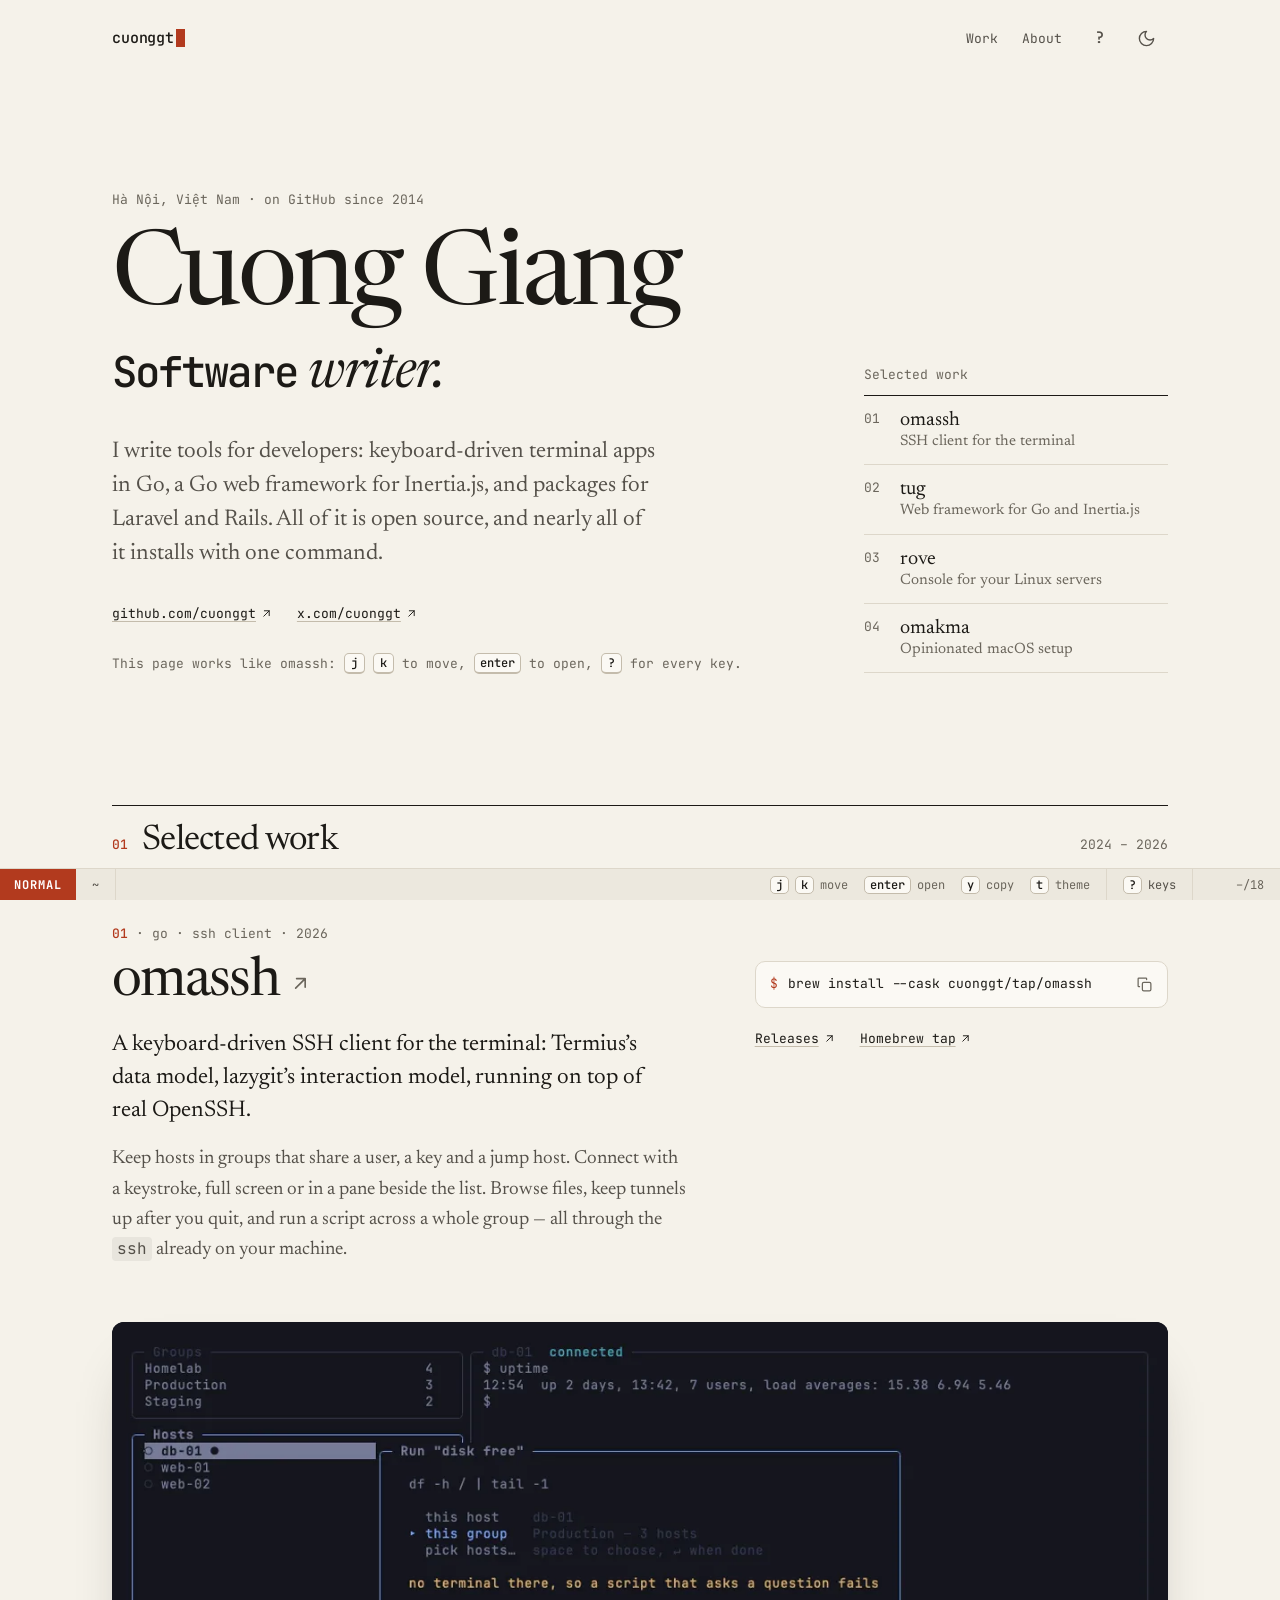
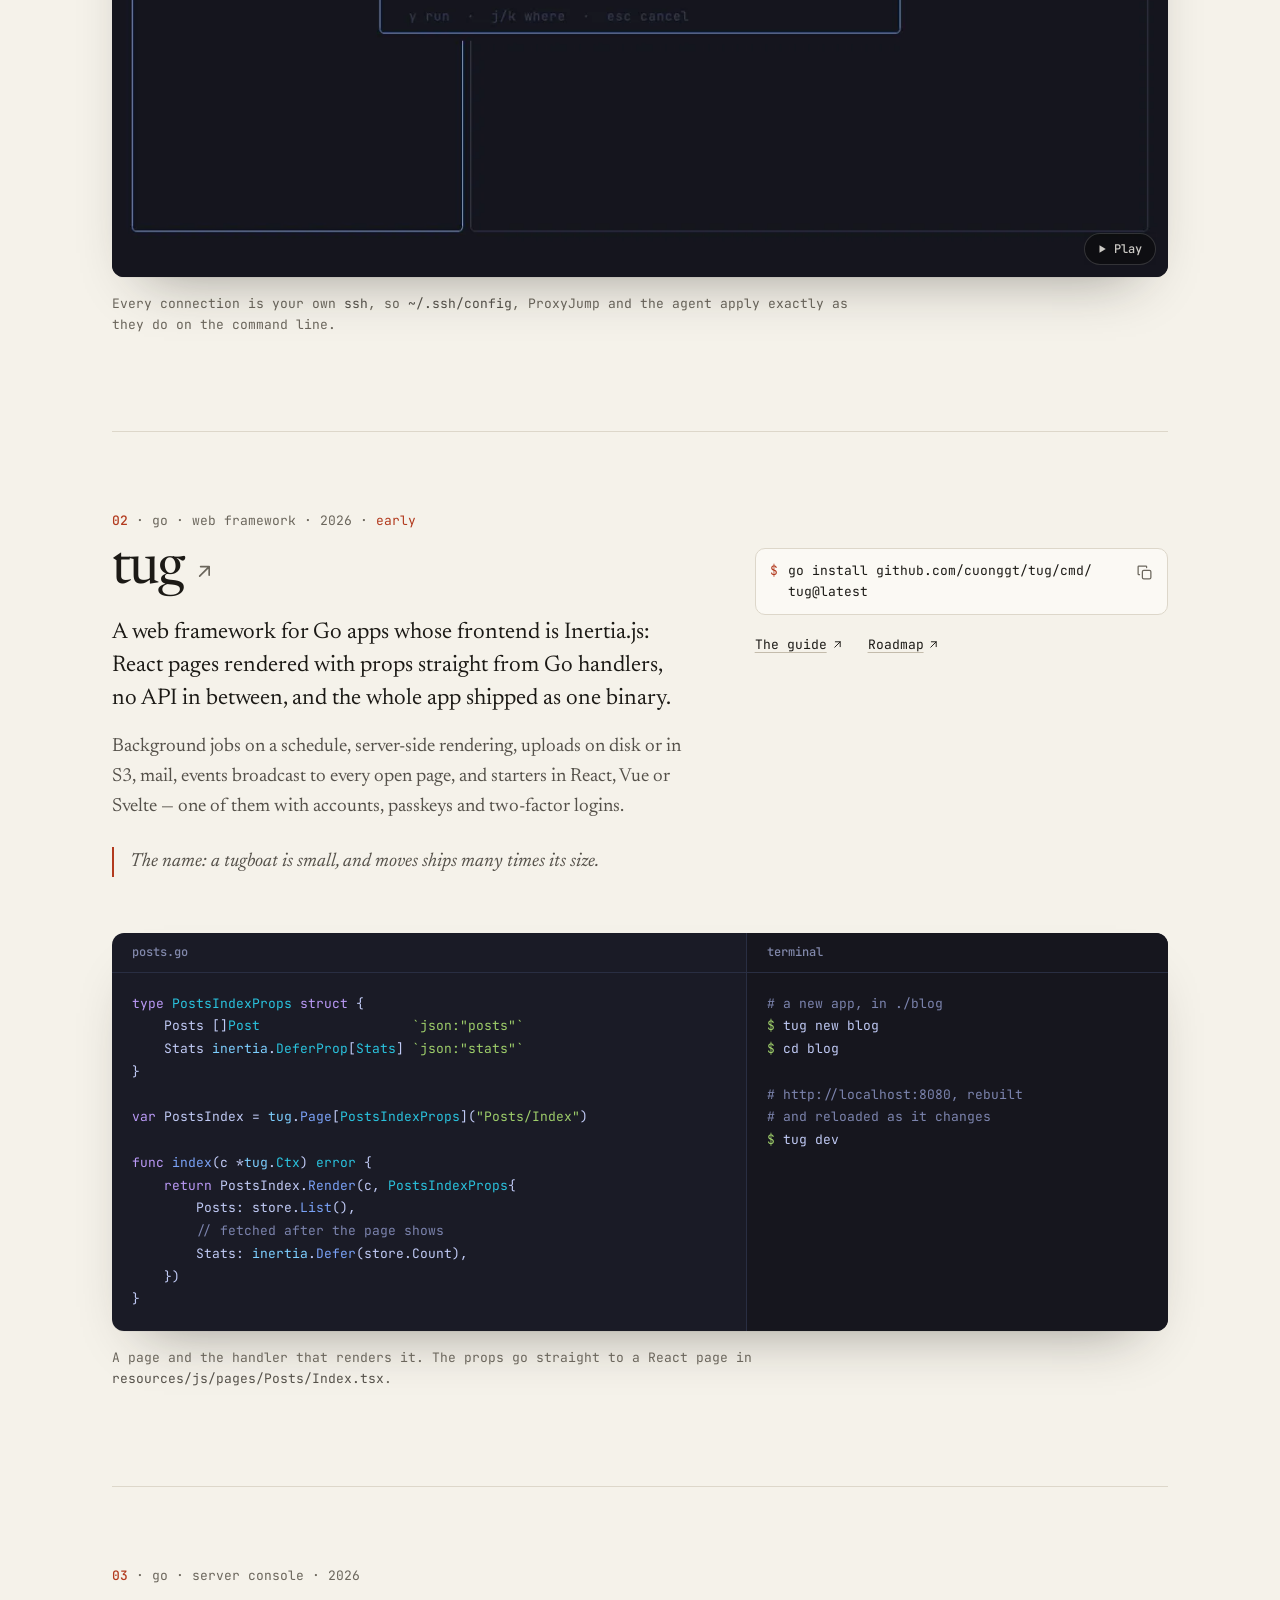
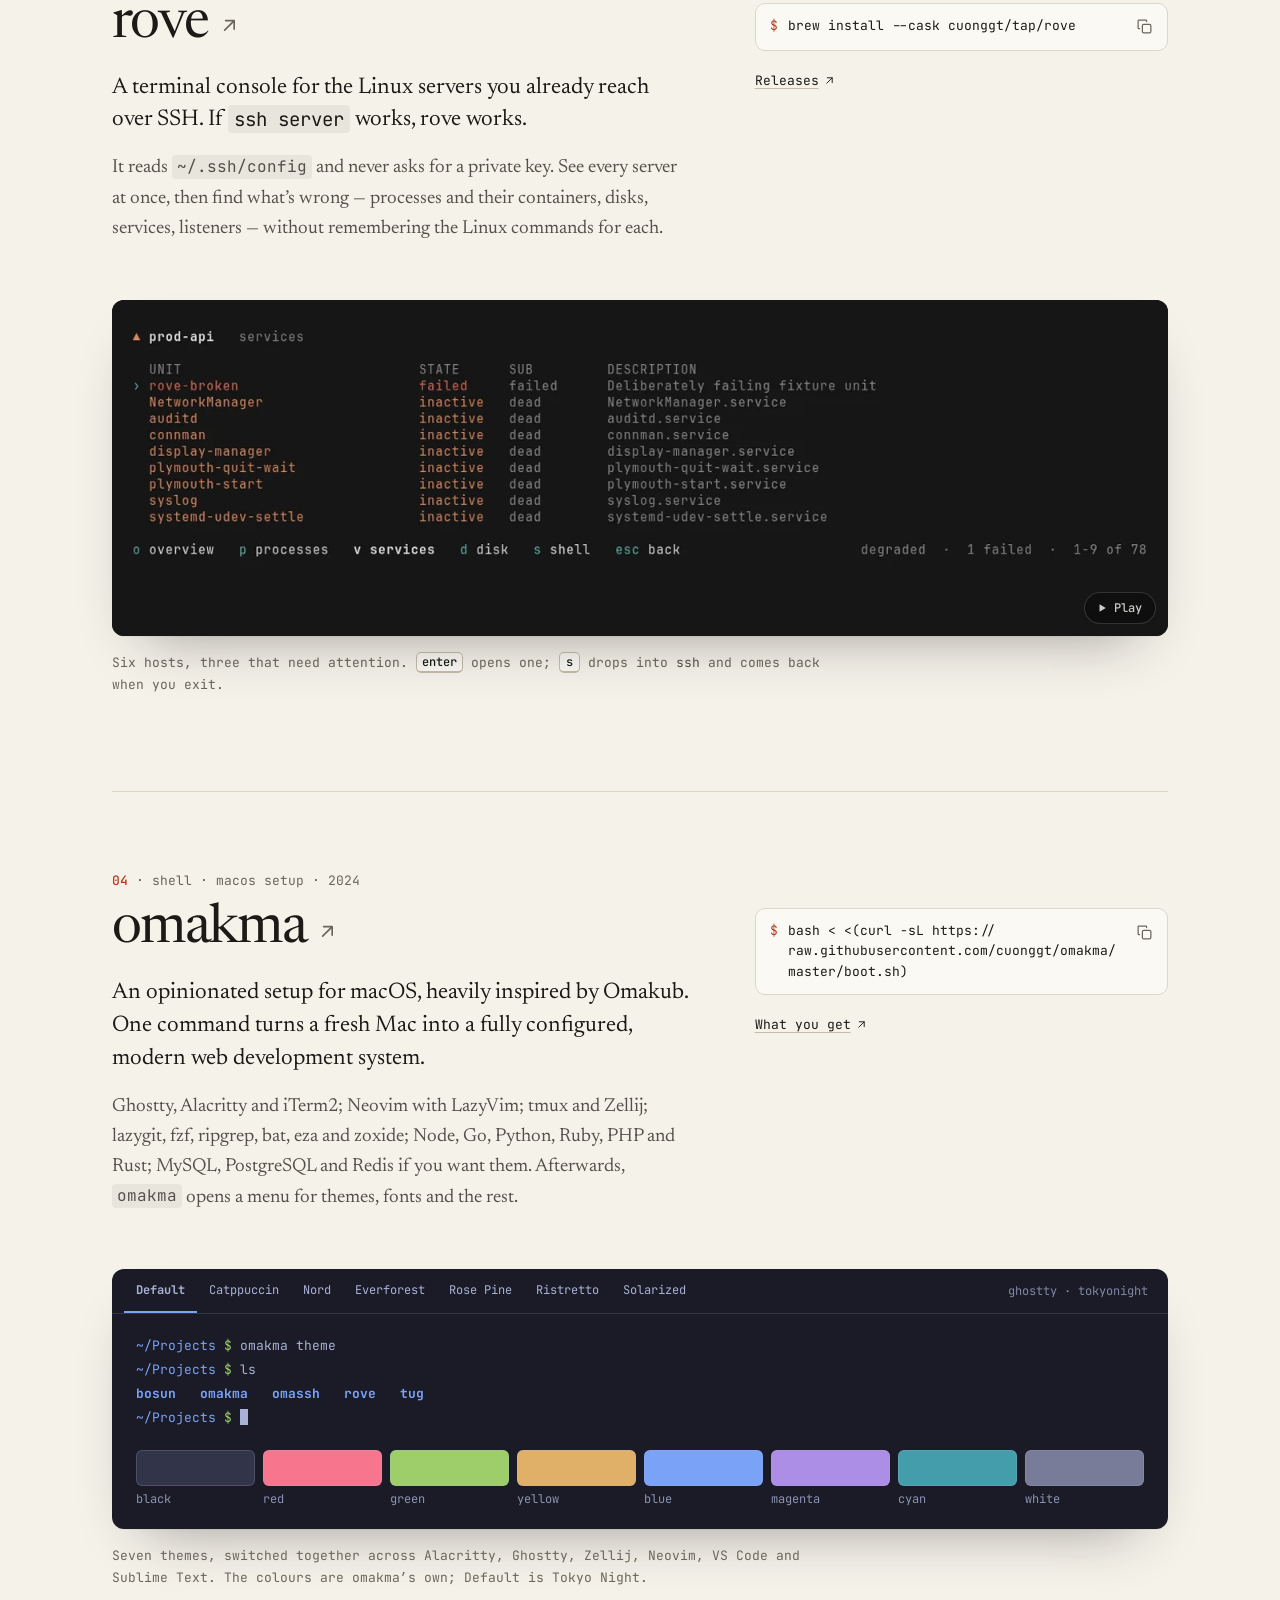
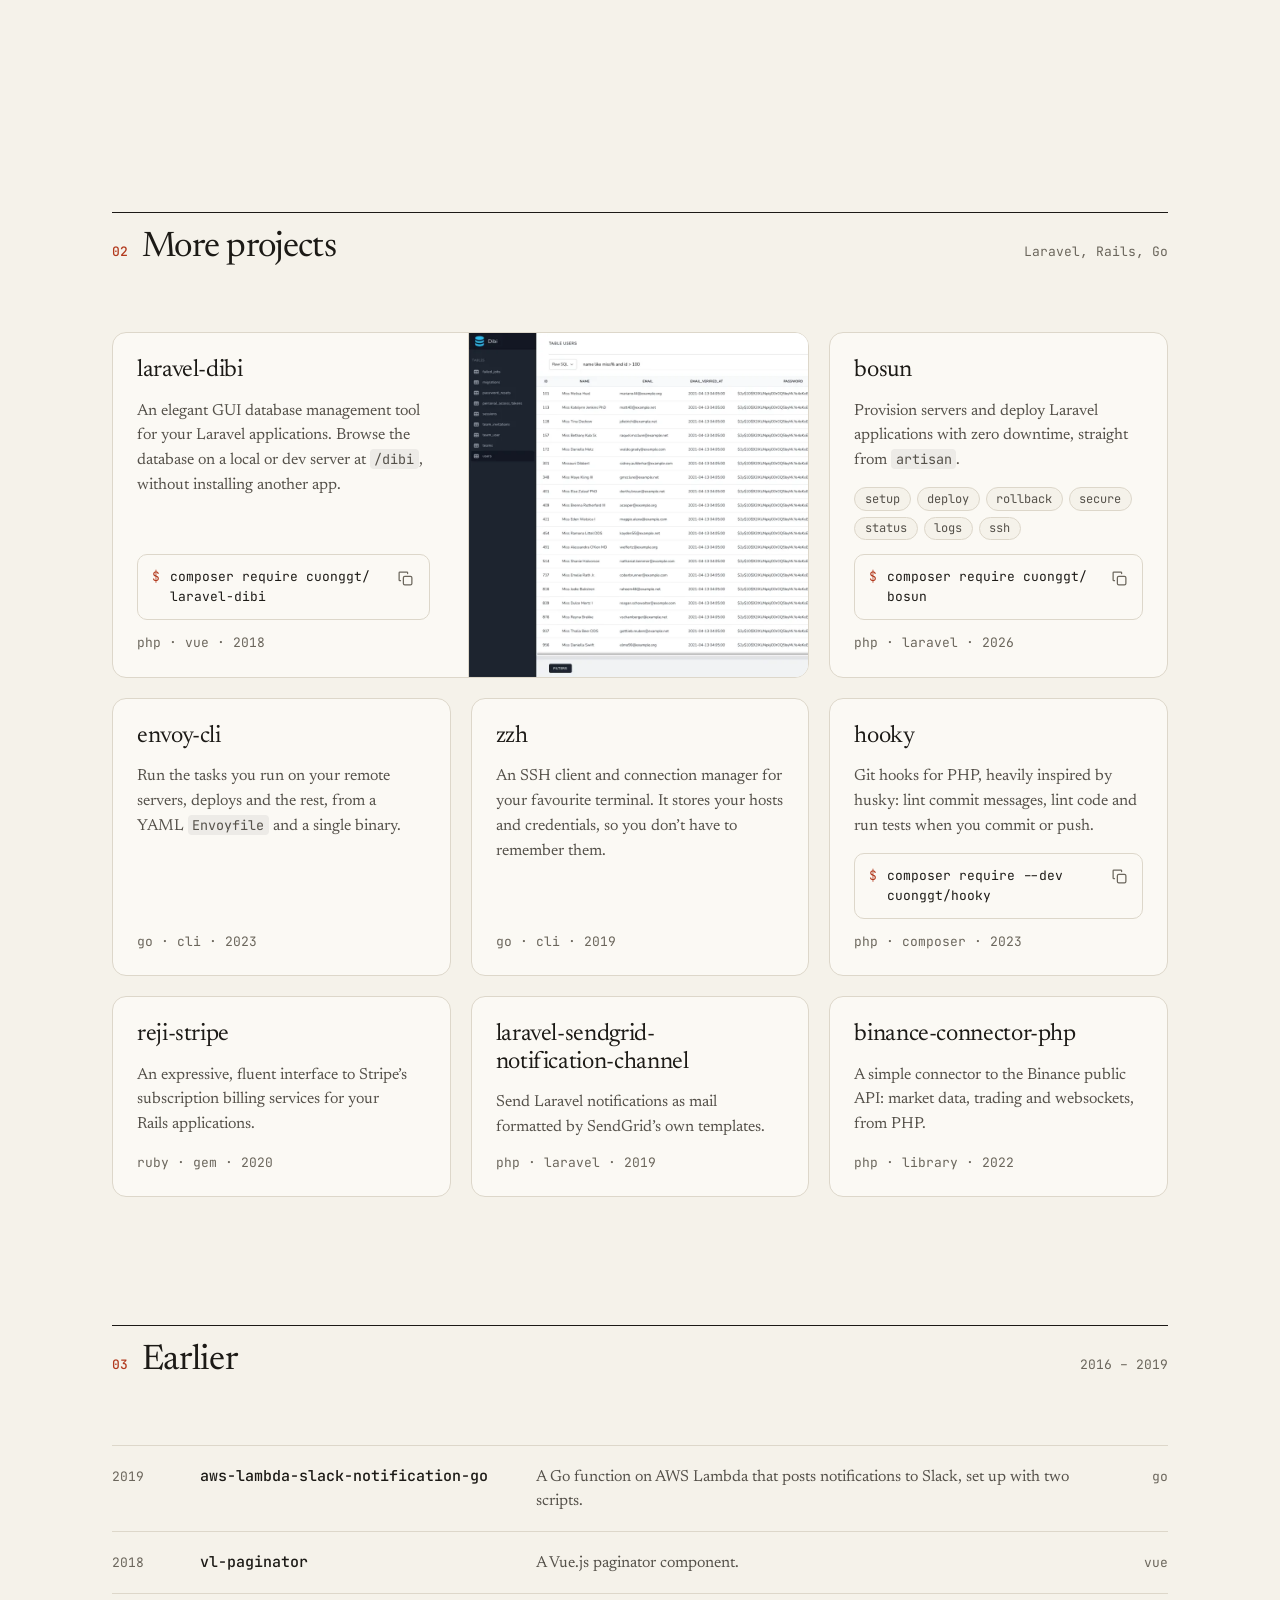
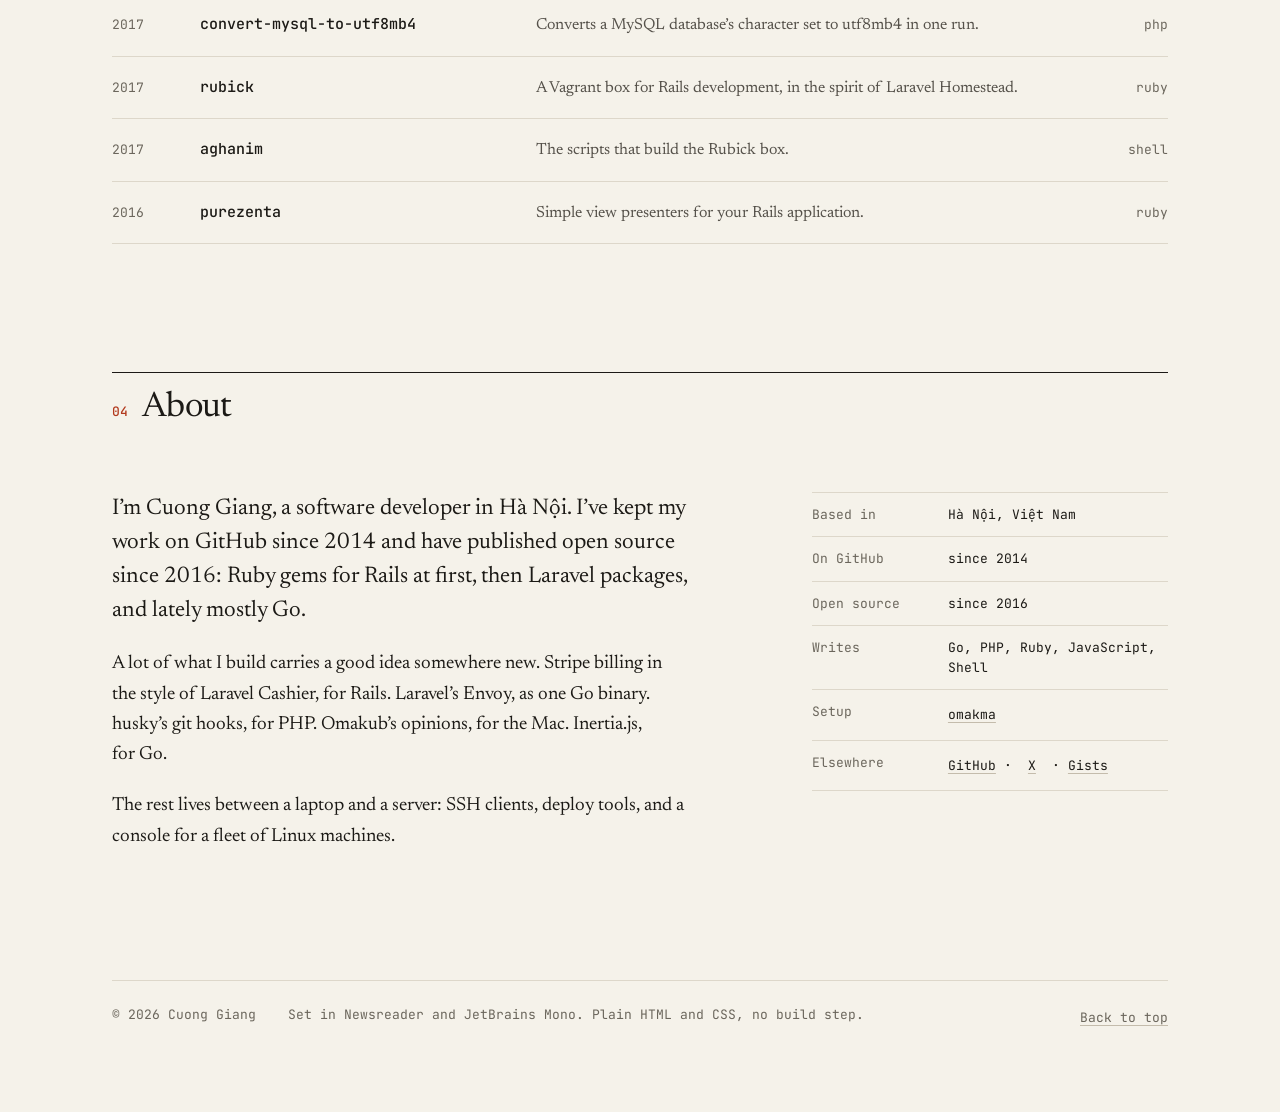
==== index.html @ 7bf19291 "first" ====
<!doctype html>
<html lang="en">
<head>
  <meta charset="utf-8">
  <meta name="viewport" content="width=device-width, initial-scale=1">
  <title>Cuong Giang — software writer</title>
  <meta name="description" content="Cuong Giang, a software writer in Hà Nội, makes keyboard-driven terminal tools in Go, a Go web framework for Inertia.js, and packages for Laravel and Rails.">
  <link rel="canonical" href="https://thaicuong.me/">
  <meta name="author" content="Cuong Giang">
  <meta name="color-scheme" content="light dark">
  <meta name="theme-color" content="#F5F2EA" media="(prefers-color-scheme: light)">
  <meta name="theme-color" content="#131210" media="(prefers-color-scheme: dark)">

  <meta property="og:type" content="website">
  <meta property="og:url" content="https://thaicuong.me/">
  <meta property="og:title" content="Cuong Giang — software writer">
  <meta property="og:description" content="Keyboard-driven terminal tools in Go, a Go web framework for Inertia.js, and packages for Laravel and Rails.">
  <meta property="og:image" content="https://thaicuong.me/assets/og.png">
  <meta property="og:image:width" content="1200">
  <meta property="og:image:height" content="630">
  <meta name="twitter:card" content="summary_large_image">
  <meta name="twitter:site" content="@cuonggt">

  <link rel="icon" href="assets/favicon.svg" type="image/svg+xml">
  <link rel="apple-touch-icon" href="assets/apple-touch-icon.png">

  <link rel="preconnect" href="https://fonts.googleapis.com">
  <link rel="preconnect" href="https://fonts.gstatic.com" crossorigin>
  <link rel="stylesheet" href="https://fonts.googleapis.com/css2?family=JetBrains+Mono:wght@400..700&family=Newsreader:ital,opsz,wght@0,6..72,300..700;1,6..72,300..700&display=swap">
  <link rel="stylesheet" href="assets/site.css">

  <script>
    try {
      var theme = localStorage.getItem("theme");
      if (theme === "light" || theme === "dark") document.documentElement.dataset.theme = theme;
      if (localStorage.getItem("shortcuts") === "off") document.documentElement.classList.add("shortcuts-off");
    } catch (e) {}
    document.documentElement.classList.add("js");
  </script>
  <script src="assets/site.js" defer></script>

  <script type="application/ld+json">
  {
    "@context": "https://schema.org",
    "@type": "Person",
    "name": "Cuong Giang",
    "url": "https://thaicuong.me/",
    "description": "Software writer",
    "homeLocation": { "@type": "Place", "name": "Hà Nội, Việt Nam" },
    "sameAs": ["https://github.com/cuonggt", "https://x.com/cuonggt"]
  }
  </script>
</head>
<body>
  <svg class="sprite" aria-hidden="true" focusable="false">
    <symbol id="i-out" viewBox="0 0 24 24"><path d="M7 17 17 7M8 7h9v9"/></symbol>
    <symbol id="i-copy" viewBox="0 0 24 24"><rect x="9" y="9" width="12" height="12" rx="2"/><path d="M5 15H4a1 1 0 0 1-1-1V4a1 1 0 0 1 1-1h10a1 1 0 0 1 1 1v1"/></symbol>
    <symbol id="i-check" viewBox="0 0 24 24"><path d="M20 6 9 17l-5-5"/></symbol>
    <symbol id="i-sun" viewBox="0 0 24 24"><circle cx="12" cy="12" r="4"/><path d="M12 2v2M12 20v2M4.93 4.93l1.41 1.41M17.66 17.66l1.41 1.41M2 12h2M20 12h2M6.34 17.66l-1.41 1.41M19.07 4.93l-1.41 1.41"/></symbol>
    <symbol id="i-moon" viewBox="0 0 24 24"><path d="M12 3a6 6 0 0 0 9 9 9 9 0 1 1-9-9Z"/></symbol>
    <symbol id="i-play" viewBox="0 0 24 24"><path d="M7 4.5v15l12.5-7.5z"/></symbol>
    <symbol id="i-pause" viewBox="0 0 24 24"><path d="M8.5 5v14M15.5 5v14"/></symbol>
  </svg>

  <a class="skip" href="#main">Skip to content</a>

  <header class="site-header">
    <a class="brand" href="/" aria-label="Cuong Giang, home">cuonggt<span class="caret" aria-hidden="true"></span></a>
    <nav class="nav" aria-label="Primary">
      <ul>
        <li><a href="#work">Work</a></li>
        <li><a href="#about">About</a></li>
      </ul>
    </nav>
    <div class="tools">
      <button class="icon-btn" id="keys-btn" type="button" aria-haspopup="dialog" aria-controls="keys" aria-label="Keyboard shortcuts"><span class="qmark" aria-hidden="true">?</span></button>
      <button class="icon-btn" id="theme-btn" type="button" aria-label="Switch theme">
        <svg class="icon i-moon" aria-hidden="true"><use href="#i-moon"/></svg>
        <svg class="icon i-sun" aria-hidden="true"><use href="#i-sun"/></svg>
      </button>
    </div>
  </header>

  <main id="main">
    <section class="hero" aria-labelledby="hero-title" data-path="">
      <div class="hero-main">
        <p class="eyebrow"><span lang="vi">Hà Nội, Việt Nam</span> · on GitHub since 2014</p>
        <h1 id="hero-title">Cuong Giang</h1>
        <p class="tagline"><span class="mono">Software</span> <em>writer.</em></p>
        <p class="lede">I write tools for developers: keyboard-driven terminal apps in Go, a Go web framework for Inertia.js, and packages for Laravel and Rails. All of it is open source, and nearly all of it installs with one command.</p>
        <ul class="hero-links">
          <li><a href="https://github.com/cuonggt" rel="me">github.com/cuonggt<svg class="icon" aria-hidden="true"><use href="#i-out"/></svg></a></li>
          <li><a href="https://x.com/cuonggt" rel="me">x.com/cuonggt<svg class="icon" aria-hidden="true"><use href="#i-out"/></svg></a></li>
        </ul>
        <p class="kbd-hint">This page works like omassh: <kbd>j</kbd> <kbd>k</kbd> to move, <kbd>enter</kbd> to open, <kbd>?</kbd> for every key.</p>
      </div>

      <nav class="toc" aria-label="Selected work">
        <p class="toc-title">Selected work</p>
        <ol>
          <li><a href="#omassh"><span class="toc-num">01</span><span class="toc-name">omassh</span><span class="toc-desc">SSH client for the terminal</span></a></li>
          <li><a href="#tug"><span class="toc-num">02</span><span class="toc-name">tug</span><span class="toc-desc">Web framework for Go and Inertia.js</span></a></li>
          <li><a href="#rove"><span class="toc-num">03</span><span class="toc-name">rove</span><span class="toc-desc">Console for your Linux servers</span></a></li>
          <li><a href="#omakma"><span class="toc-num">04</span><span class="toc-name">omakma</span><span class="toc-desc">Opinionated macOS setup</span></a></li>
        </ol>
      </nav>
    </section>

    <!-- 01 · Selected work -->
    <section class="section" id="work" aria-labelledby="work-title" data-path="work">
      <header class="section-head">
        <span class="section-num" aria-hidden="true">01</span>
        <h2 id="work-title">Selected work</h2>
        <p class="section-note">2024 – 2026</p>
      </header>

      <article class="project" id="omassh" data-nav="omassh" tabindex="-1" aria-labelledby="omassh-title">
        <div class="project-head">
          <div class="project-text">
            <p class="meta"><span class="idx">01</span><span>go</span><span>ssh client</span><span>2026</span></p>
            <h3 class="project-name" id="omassh-title"><a href="https://github.com/cuonggt/omassh" data-primary>omassh<span class="visually-hidden"> on GitHub</span><svg class="icon" aria-hidden="true"><use href="#i-out"/></svg></a></h3>
            <p class="summary">A keyboard-driven SSH client for the terminal: Termius’s data model, lazygit’s interaction model, running on top of real OpenSSH.</p>
            <p class="body">Keep hosts in groups that share a user, a key and a jump host. Connect with a keystroke, full screen or in a pane beside the list. Browse files, keep tunnels up after you quit, and run a script across a whole group — all through the <code>ssh</code> already on your machine.</p>
          </div>
          <div class="project-side">
            <div class="cmd"><span class="cmd-prompt" aria-hidden="true">$</span><code>brew install <span class="nb">--cask</span> cuonggt/<wbr>tap/<wbr>omassh</code><button class="copy" type="button" data-copy="brew install --cask cuonggt/tap/omassh" aria-label="Copy install command for omassh"><svg class="icon i-copy" aria-hidden="true"><use href="#i-copy"/></svg><svg class="icon i-check" aria-hidden="true"><use href="#i-check"/></svg></button></div>
            <ul class="links">
              <li><a href="https://github.com/cuonggt/omassh/releases">Releases<svg class="icon" aria-hidden="true"><use href="#i-out"/></svg></a></li>
              <li><a href="https://github.com/cuonggt/homebrew-tap">Homebrew tap<svg class="icon" aria-hidden="true"><use href="#i-out"/></svg></a></li>
            </ul>
          </div>
        </div>
        <figure class="media" data-demo>
          <div class="frame" style="--media-bg: #14161e; --ratio: 1180 / 620">
            <video width="1180" height="620" muted loop playsinline preload="none" poster="assets/media/omassh.webp" aria-label="omassh demo: editing a host, connecting in the pane beside the list, and running a snippet across a group">
              <source src="assets/media/omassh.mp4" type="video/mp4">
            </video>
            <button class="demo-toggle" type="button" aria-label="Play demo"><svg class="icon i-play" aria-hidden="true"><use href="#i-play"/></svg><svg class="icon i-pause" aria-hidden="true"><use href="#i-pause"/></svg><span class="demo-label" aria-hidden="true">Play</span></button>
          </div>
          <figcaption>Every connection is your own <code>ssh</code>, so <code>~/.ssh/config</code>, ProxyJump and the agent apply exactly as they do on the command line.</figcaption>
        </figure>
      </article>

      <article class="project" id="tug" data-nav="tug" tabindex="-1" aria-labelledby="tug-title">
        <div class="project-head">
          <div class="project-text">
            <p class="meta"><span class="idx">02</span><span>go</span><span>web framework</span><span>2026</span><span class="status">early</span></p>
            <h3 class="project-name" id="tug-title"><a href="https://github.com/cuonggt/tug" data-primary>tug<span class="visually-hidden"> on GitHub</span><svg class="icon" aria-hidden="true"><use href="#i-out"/></svg></a></h3>
            <p class="summary">A web framework for Go apps whose frontend is Inertia.js: React pages rendered with props straight from Go handlers, no API in between, and the whole app shipped as one binary.</p>
            <p class="body">Background jobs on a schedule, server-side rendering, uploads on disk or in S3, mail, events broadcast to every open page, and starters in React, Vue or Svelte — one of them with accounts, passkeys and two-factor logins.</p>
            <p class="quote">The name: a tugboat is small, and moves ships many times its size.</p>
          </div>
          <div class="project-side">
            <div class="cmd"><span class="cmd-prompt" aria-hidden="true">$</span><code>go install github.com/<wbr>cuonggt/<wbr>tug/<wbr>cmd/<wbr>tug@latest</code><button class="copy" type="button" data-copy="go install github.com/cuonggt/tug/cmd/tug@latest" aria-label="Copy install command for tug"><svg class="icon i-copy" aria-hidden="true"><use href="#i-copy"/></svg><svg class="icon i-check" aria-hidden="true"><use href="#i-check"/></svg></button></div>
            <ul class="links">
              <li><a href="https://github.com/cuonggt/tug/blob/main/docs/README.md">The guide<svg class="icon" aria-hidden="true"><use href="#i-out"/></svg></a></li>
              <li><a href="https://github.com/cuonggt/tug/blob/main/docs/roadmap.md">Roadmap<svg class="icon" aria-hidden="true"><use href="#i-out"/></svg></a></li>
            </ul>
          </div>
        </div>
        <figure class="media">
          <div class="code-window">
            <div class="pane">
              <p class="pane-title">posts.go</p>
<pre tabindex="0" aria-label="Go code for a tug page and its handler"><code><span class="k">type</span> <span class="t">PostsIndexProps</span> <span class="k">struct</span> {
    Posts []<span class="t">Post</span>                   <span class="s">`json:"posts"`</span>
    Stats <span class="n">inertia</span>.<span class="t">DeferProp</span>[<span class="t">Stats</span>] <span class="s">`json:"stats"`</span>
}

<span class="k">var</span> PostsIndex = <span class="n">tug</span>.<span class="f">Page</span>[<span class="t">PostsIndexProps</span>](<span class="s">"Posts/Index"</span>)

<span class="k">func</span> <span class="f">index</span>(c *<span class="n">tug</span>.<span class="t">Ctx</span>) <span class="t">error</span> {
    <span class="k">return</span> PostsIndex.<span class="f">Render</span>(c, <span class="t">PostsIndexProps</span>{
        Posts: store.<span class="f">List</span>(),
        <span class="c">// fetched after the page shows</span>
        Stats: <span class="n">inertia</span>.<span class="f">Defer</span>(store.Count),
    })
}</code></pre>
            </div>
            <div class="pane pane--term">
              <p class="pane-title">terminal</p>
<pre tabindex="0" aria-label="Shell commands to start a tug app"><code><span class="c"># a new app, in ./blog</span>
<span class="pr">$</span> tug new blog
<span class="pr">$</span> cd blog

<span class="c"># http://localhost:8080, rebuilt</span>
<span class="c"># and reloaded as it changes</span>
<span class="pr">$</span> tug dev</code></pre>
            </div>
          </div>
          <figcaption>A page and the handler that renders it. The props go straight to a React page in <code>resources/js/pages/Posts/Index.tsx</code>.</figcaption>
        </figure>
      </article>

      <article class="project" id="rove" data-nav="rove" tabindex="-1" aria-labelledby="rove-title">
        <div class="project-head">
          <div class="project-text">
            <p class="meta"><span class="idx">03</span><span>go</span><span>server console</span><span>2026</span></p>
            <h3 class="project-name" id="rove-title"><a href="https://github.com/cuonggt/rove" data-primary>rove<span class="visually-hidden"> on GitHub</span><svg class="icon" aria-hidden="true"><use href="#i-out"/></svg></a></h3>
            <p class="summary">A terminal console for the Linux servers you already reach over SSH. If <code>ssh server</code> works, rove works.</p>
            <p class="body">It reads <code>~/.ssh/config</code> and never asks for a private key. See every server at once, then find what’s wrong — processes and their containers, disks, services, listeners — without remembering the Linux commands for each.</p>
          </div>
          <div class="project-side">
            <div class="cmd"><span class="cmd-prompt" aria-hidden="true">$</span><code>brew install <span class="nb">--cask</span> cuonggt/<wbr>tap/<wbr>rove</code><button class="copy" type="button" data-copy="brew install --cask cuonggt/tap/rove" aria-label="Copy install command for rove"><svg class="icon i-copy" aria-hidden="true"><use href="#i-copy"/></svg><svg class="icon i-check" aria-hidden="true"><use href="#i-check"/></svg></button></div>
            <ul class="links">
              <li><a href="https://github.com/cuonggt/rove/releases">Releases<svg class="icon" aria-hidden="true"><use href="#i-out"/></svg></a></li>
            </ul>
          </div>
        </div>
        <figure class="media" data-demo>
          <div class="frame" style="--media-bg: #161616; --ratio: 1320 / 420">
            <video width="1320" height="420" muted loop playsinline preload="none" poster="assets/media/rove.webp" aria-label="rove demo: a fleet of six hosts, then one host's overview, processes, services and disk">
              <source src="assets/media/rove.mp4" type="video/mp4">
            </video>
            <button class="demo-toggle" type="button" aria-label="Play demo"><svg class="icon i-play" aria-hidden="true"><use href="#i-play"/></svg><svg class="icon i-pause" aria-hidden="true"><use href="#i-pause"/></svg><span class="demo-label" aria-hidden="true">Play</span></button>
          </div>
          <figcaption>Six hosts, three that need attention. <kbd>enter</kbd> opens one; <kbd>s</kbd> drops into <code>ssh</code> and comes back when you exit.</figcaption>
        </figure>
      </article>

      <article class="project" id="omakma" data-nav="omakma" tabindex="-1" aria-labelledby="omakma-title">
        <div class="project-head">
          <div class="project-text">
            <p class="meta"><span class="idx">04</span><span>shell</span><span>macos setup</span><span>2024</span></p>
            <h3 class="project-name" id="omakma-title"><a href="https://github.com/cuonggt/omakma" data-primary>omakma<span class="visually-hidden"> on GitHub</span><svg class="icon" aria-hidden="true"><use href="#i-out"/></svg></a></h3>
            <p class="summary">An opinionated setup for macOS, heavily inspired by Omakub. One command turns a fresh Mac into a fully configured, modern web development system.</p>
            <p class="body">Ghostty, Alacritty and iTerm2; Neovim with LazyVim; tmux and Zellij; lazygit, fzf, ripgrep, bat, eza and zoxide; Node, Go, Python, Ruby, PHP and Rust; MySQL, PostgreSQL and Redis if you want them. Afterwards, <code>omakma</code> opens a menu for themes, fonts and the rest.</p>
          </div>
          <div class="project-side">
            <div class="cmd"><span class="cmd-prompt" aria-hidden="true">$</span><code><span class="nb">bash &lt; &lt;(curl -sL</span> https://<wbr>raw.githubusercontent.com/<wbr>cuonggt/<wbr>omakma/<wbr>master/<wbr>boot.sh)</code><button class="copy" type="button" data-copy="bash &lt; &lt;(curl -sL https://raw.githubusercontent.com/cuonggt/omakma/master/boot.sh)" aria-label="Copy install command for omakma"><svg class="icon i-copy" aria-hidden="true"><use href="#i-copy"/></svg><svg class="icon i-check" aria-hidden="true"><use href="#i-check"/></svg></button></div>
            <ul class="links">
              <li><a href="https://github.com/cuonggt/omakma#what-you-get">What you get<svg class="icon" aria-hidden="true"><use href="#i-out"/></svg></a></li>
            </ul>
          </div>
        </div>
        <figure class="media">
          <div class="term">
            <div class="term-bar">
              <fieldset class="term-tabs">
                <legend class="visually-hidden">Preview an omakma theme</legend>
                <label><input type="radio" name="omakma-theme" value="default" checked><span>Default</span></label>
                <label><input type="radio" name="omakma-theme" value="catppuccin"><span>Catppuccin</span></label>
                <label><input type="radio" name="omakma-theme" value="nord"><span>Nord</span></label>
                <label><input type="radio" name="omakma-theme" value="everforest"><span>Everforest</span></label>
                <label><input type="radio" name="omakma-theme" value="rose-pine"><span>Rose Pine</span></label>
                <label><input type="radio" name="omakma-theme" value="ristretto"><span>Ristretto</span></label>
                <label><input type="radio" name="omakma-theme" value="solarized"><span>Solarized</span></label>
              </fieldset>
              <span class="term-title" aria-hidden="true"></span>
            </div>
            <div class="term-screen" aria-hidden="true">
<pre class="term-body"><span class="t-path">~/Projects</span> <span class="t-sym">$</span> omakma theme
<span class="t-path">~/Projects</span> <span class="t-sym">$</span> ls
<span class="t-dir">bosun</span>   <span class="t-dir">omakma</span>   <span class="t-dir">omassh</span>   <span class="t-dir">rove</span>   <span class="t-dir">tug</span>
<span class="t-path">~/Projects</span> <span class="t-sym">$</span> <span class="t-cursor"></span></pre>
              <ol class="term-palette">
                <li><i></i>black</li><li><i></i>red</li><li><i></i>green</li><li><i></i>yellow</li><li><i></i>blue</li><li><i></i>magenta</li><li><i></i>cyan</li><li><i></i>white</li>
              </ol>
            </div>
          </div>
          <figcaption>Seven themes, switched together across Alacritty, Ghostty, Zellij, Neovim, VS Code and Sublime Text. The colours are omakma’s own; Default is Tokyo Night.</figcaption>
        </figure>
      </article>
    </section>

    <!-- 02 · More projects -->
    <section class="section" id="more" aria-labelledby="more-title" data-path="more">
      <header class="section-head">
        <span class="section-num" aria-hidden="true">02</span>
        <h2 id="more-title">More projects</h2>
        <p class="section-note">Laravel, Rails, Go</p>
      </header>

      <div class="cards">
        <article class="card card--wide" data-nav="laravel-dibi" tabindex="-1" aria-labelledby="dibi-title">
          <div class="card-text">
            <h3 id="dibi-title"><a href="https://github.com/cuonggt/laravel-dibi" data-primary>laravel-dibi</a></h3>
            <p>An elegant GUI database management tool for your Laravel applications. Browse the database on a local or dev server at <code>/dibi</code>, without installing another app.</p>
            <div class="cmd"><span class="cmd-prompt" aria-hidden="true">$</span><code>composer require cuonggt/<wbr><span class="nb">laravel-dibi</span></code><button class="copy" type="button" data-copy="composer require cuonggt/laravel-dibi" aria-label="Copy install command for laravel-dibi"><svg class="icon i-copy" aria-hidden="true"><use href="#i-copy"/></svg><svg class="icon i-check" aria-hidden="true"><use href="#i-check"/></svg></button></div>
            <p class="meta"><span>php</span><span>vue</span><span>2018</span></p>
          </div>
          <div class="card-shot">
            <img src="assets/media/dibi.webp" width="1600" height="816" loading="lazy" decoding="async" alt="Dibi showing the rows of a users table, with a raw SQL filter above the grid and the list of tables on the left.">
          </div>
        </article>

        <article class="card" data-nav="bosun" tabindex="-1" aria-labelledby="bosun-title">
          <h3 id="bosun-title"><a href="https://github.com/cuonggt/bosun" data-primary>bosun</a></h3>
          <p>Provision servers and deploy Laravel applications with zero downtime, straight from <code>artisan</code>.</p>
          <ul class="chips" aria-label="Artisan commands">
            <li>setup</li><li>deploy</li><li>rollback</li><li>secure</li><li>status</li><li>logs</li><li>ssh</li>
          </ul>
          <div class="cmd"><span class="cmd-prompt" aria-hidden="true">$</span><code>composer require cuonggt/<wbr>bosun</code><button class="copy" type="button" data-copy="composer require cuonggt/bosun" aria-label="Copy install command for bosun"><svg class="icon i-copy" aria-hidden="true"><use href="#i-copy"/></svg><svg class="icon i-check" aria-hidden="true"><use href="#i-check"/></svg></button></div>
          <p class="meta"><span>php</span><span>laravel</span><span>2026</span></p>
        </article>

        <article class="card" data-nav="envoy-cli" tabindex="-1" aria-labelledby="envoy-title">
          <h3 id="envoy-title"><a href="https://github.com/cuonggt/envoy-cli" data-primary>envoy-cli</a></h3>
          <p>Run the tasks you run on your remote servers, deploys and the rest, from a YAML <code>Envoyfile</code> and a single binary.</p>
          <p class="meta"><span>go</span><span>cli</span><span>2023</span></p>
        </article>

        <article class="card" data-nav="zzh" tabindex="-1" aria-labelledby="zzh-title">
          <h3 id="zzh-title"><a href="https://github.com/cuonggt/zzh" data-primary>zzh</a></h3>
          <p>An SSH client and connection manager for your favourite terminal. It stores your hosts and credentials, so you don’t have to remember them.</p>
          <p class="meta"><span>go</span><span>cli</span><span>2019</span></p>
        </article>

        <article class="card" data-nav="hooky" tabindex="-1" aria-labelledby="hooky-title">
          <h3 id="hooky-title"><a href="https://github.com/cuonggt/hooky" data-primary>hooky</a></h3>
          <p>Git hooks for PHP, heavily inspired by husky: lint commit messages, lint code and run tests when you commit or push.</p>
          <div class="cmd"><span class="cmd-prompt" aria-hidden="true">$</span><code>composer require <span class="nb">--dev</span> cuonggt/<wbr>hooky</code><button class="copy" type="button" data-copy="composer require --dev cuonggt/hooky" aria-label="Copy install command for hooky"><svg class="icon i-copy" aria-hidden="true"><use href="#i-copy"/></svg><svg class="icon i-check" aria-hidden="true"><use href="#i-check"/></svg></button></div>
          <p class="meta"><span>php</span><span>composer</span><span>2023</span></p>
        </article>

        <article class="card" data-nav="reji-stripe" tabindex="-1" aria-labelledby="reji-title">
          <h3 id="reji-title"><a href="https://github.com/cuonggt/reji-stripe" data-primary>reji-stripe</a></h3>
          <p>An expressive, fluent interface to Stripe’s subscription billing services for your Rails applications.</p>
          <p class="meta"><span>ruby</span><span>gem</span><span>2020</span></p>
        </article>

        <article class="card" data-nav="laravel-sendgrid-notification-channel" tabindex="-1" aria-labelledby="sendgrid-title">
          <h3 id="sendgrid-title"><a href="https://github.com/cuonggt/laravel-sendgrid-notification-channel" data-primary>laravel-sendgrid-notification-channel</a></h3>
          <p>Send Laravel notifications as mail formatted by SendGrid’s own templates.</p>
          <p class="meta"><span>php</span><span>laravel</span><span>2019</span></p>
        </article>

        <article class="card" data-nav="binance-connector-php" tabindex="-1" aria-labelledby="binance-title">
          <h3 id="binance-title"><a href="https://github.com/cuonggt/binance-connector-php" data-primary>binance-connector-php</a></h3>
          <p>A simple connector to the Binance public API: market data, trading and websockets, from PHP.</p>
          <p class="meta"><span>php</span><span>library</span><span>2022</span></p>
        </article>
      </div>
    </section>

    <!-- 03 · Earlier -->
    <section class="section" id="earlier" aria-labelledby="earlier-title" data-path="earlier">
      <header class="section-head">
        <span class="section-num" aria-hidden="true">03</span>
        <h2 id="earlier-title">Earlier</h2>
        <p class="section-note">2016 – 2019</p>
      </header>

      <ul class="archive">
        <li data-nav="aws-lambda-slack-notification-go" tabindex="-1"><span class="year">2019</span><a href="https://github.com/cuonggt/aws-lambda-slack-notification-go" data-primary>aws-lambda-slack-notification-go</a><span class="desc">A Go function on AWS Lambda that posts notifications to Slack, set up with two scripts.</span><span class="lang">go</span></li>
        <li data-nav="vl-paginator" tabindex="-1"><span class="year">2018</span><a href="https://github.com/cuonggt/vl-paginator" data-primary>vl-paginator</a><span class="desc">A Vue.js paginator component.</span><span class="lang">vue</span></li>
        <li data-nav="convert-mysql-to-utf8mb4" tabindex="-1"><span class="year">2017</span><a href="https://github.com/cuonggt/convert-mysql-to-utf8mb4" data-primary>convert-mysql-to-utf8mb4</a><span class="desc">Converts a MySQL database’s character set to utf8mb4 in one run.</span><span class="lang">php</span></li>
        <li data-nav="rubick" tabindex="-1"><span class="year">2017</span><a href="https://github.com/cuonggt/rubick" data-primary>rubick</a><span class="desc">A Vagrant box for Rails development, in the spirit of Laravel Homestead.</span><span class="lang">ruby</span></li>
        <li data-nav="aghanim" tabindex="-1"><span class="year">2017</span><a href="https://github.com/cuonggt/aghanim" data-primary>aghanim</a><span class="desc">The scripts that build the Rubick box.</span><span class="lang">shell</span></li>
        <li data-nav="purezenta" tabindex="-1"><span class="year">2016</span><a href="https://github.com/cuonggt/purezenta" data-primary>purezenta</a><span class="desc">Simple view presenters for your Rails application.</span><span class="lang">ruby</span></li>
      </ul>
    </section>

    <!-- 04 · About -->
    <section class="section" id="about" aria-labelledby="about-title" data-path="about">
      <header class="section-head">
        <span class="section-num" aria-hidden="true">04</span>
        <h2 id="about-title">About</h2>
      </header>

      <div class="about">
        <div class="prose">
          <p>I’m Cuong Giang, a software developer in <span lang="vi">Hà Nội</span>. I’ve kept my work on GitHub since 2014 and have published open source since 2016: Ruby gems for Rails at first, then Laravel packages, and lately mostly Go.</p>
          <p>A lot of what I build carries a good idea somewhere new. Stripe billing in the style of Laravel Cashier, for Rails. Laravel’s Envoy, as one Go binary. husky’s git hooks, for PHP. Omakub’s opinions, for the Mac. Inertia.js, for Go.</p>
          <p>The rest lives between a laptop and a server: SSH clients, deploy tools, and a console for a fleet of Linux machines.</p>
        </div>
        <dl class="facts">
          <div><dt>Based in</dt><dd lang="vi">Hà Nội, Việt Nam</dd></div>
          <div><dt>On GitHub</dt><dd>since 2014</dd></div>
          <div><dt>Open source</dt><dd>since 2016</dd></div>
          <div><dt>Writes</dt><dd>Go, PHP, Ruby, JavaScript, Shell</dd></div>
          <div><dt>Setup</dt><dd><a href="https://github.com/cuonggt/omakma">omakma</a></dd></div>
          <div><dt>Elsewhere</dt><dd><a href="https://github.com/cuonggt" rel="me">GitHub</a> · <a href="https://x.com/cuonggt" rel="me">X</a> · <a href="https://gist.github.com/cuonggt">Gists</a></dd></div>
        </dl>
      </div>
    </section>
  </main>

  <footer class="site-footer">
    <div class="footer-inner">
      <p>© 2026 Cuong Giang</p>
      <p>Set in Newsreader and JetBrains Mono. Plain HTML and CSS, no build step.</p>
      <p class="footer-top"><a href="#main">Back to top</a></p>
    </div>
  </footer>

  <div class="statusbar" id="statusbar" aria-hidden="true">
    <span class="sb-mode" id="sb-mode">normal</span>
    <span class="sb-path" id="sb-path">~/</span>
    <span class="sb-hints"><kbd>j</kbd><kbd>k</kbd> move <kbd>enter</kbd> open <kbd>y</kbd> copy <kbd>t</kbd> theme</span>
    <button class="sb-help" type="button" tabindex="-1" data-open-keys><kbd>?</kbd> keys</button>
    <span class="sb-pos" id="sb-pos"></span>
  </div>

  <dialog class="keys" id="keys" aria-labelledby="keys-title">
    <h2 id="keys-title">Keyboard</h2>
    <dl class="keys-list">
      <div><dt><kbd>j</kbd> <kbd>k</kbd></dt><dd>Next and previous project</dd></div>
      <div><dt><kbd>enter</kbd> <kbd>o</kbd></dt><dd>Open the selected project</dd></div>
      <div><dt><kbd>y</kbd></dt><dd>Copy its install command</dd></div>
      <div><dt><kbd>g</kbd> <kbd>G</kbd></dt><dd>Top and bottom of the page</dd></div>
      <div><dt><kbd>t</kbd></dt><dd>Light or dark theme</dd></div>
      <div><dt><kbd>?</kbd></dt><dd>This list</dd></div>
      <div><dt><kbd>esc</kbd></dt><dd>Close, or clear the selection</dd></div>
    </dl>
    <label class="switch">
      <input type="checkbox" role="switch" id="shortcuts-toggle" checked>
      <span>Single-key shortcuts</span>
    </label>
    <p class="keys-note">Turn them off if they get in the way of a screen reader or voice control. The buttons in the header always work.</p>
    <form method="dialog"><button class="btn" type="submit">Close</button></form>
  </dialog>

  <div class="toast" id="toast" role="status" aria-live="polite"></div>
</body>
</html>
---- assets/site.css ----
/*
  thaicuong.me
  Two typefaces: Newsreader for the writing, JetBrains Mono for the software.
*/

/* Tokens ---------------------------------------------------------------- */

:root {
  color-scheme: light;

  --bg: #f5f2ea;
  --bg-raised: #fbf9f4;
  --bg-sunk: #ece8de;
  --ink: #1c1a16;
  --ink-2: #55514a;
  --ink-3: #6b665c;
  --rule: #ddd7ca;
  --rule-2: #c4bcac;
  --accent: #b23a1e;
  --accent-ink: #ffffff;
  --accent-soft: rgb(178 58 30 / 0.07);
  --code-bg: rgb(28 26 22 / 0.06);
  --hilite: #f3d67e;
  --shadow: 0 1px 0 rgb(28 26 22 / 0.04), 0 28px 56px -32px rgb(28 26 22 / 0.45);

  --serif: "Newsreader", "Iowan Old Style", "Palatino Linotype", Palatino, Georgia, serif;
  --mono: "JetBrains Mono", ui-monospace, "SF Mono", Menlo, Consolas, monospace;

  --text-xs: 0.75rem;
  --text-sm: 0.8125rem;
  --text-base: clamp(1.0625rem, 1.01rem + 0.22vw, 1.1875rem);
  --text-lg: clamp(1.1875rem, 1.1rem + 0.4vw, 1.4375rem);
  --text-xl: clamp(1.625rem, 1.4rem + 1vw, 2.25rem);
  --text-2xl: clamp(2.25rem, 1.8rem + 2vw, 3.5rem);
  --text-hero: clamp(3.25rem, 2rem + 5.6vw, 7.25rem);

  --wrap: 72rem;
  --measure: 36rem;
  --gutter: clamp(1rem, 4vw, 3rem);
  --section-gap: clamp(4.5rem, 10vw, 8rem);
  --radius: 12px;

  --ease-out: cubic-bezier(0.2, 0.7, 0.2, 1);
  --fast: 150ms;
  --medium: 240ms;
}

@media (prefers-color-scheme: dark) {
  :root:not([data-theme="light"]) {
    color-scheme: dark;
    --bg: #131210;
    --bg-raised: #1b1a17;
    --bg-sunk: #0d0c0b;
    --ink: #ece7dc;
    --ink-2: #b5afa3;
    --ink-3: #9a9488;
    --rule: #2f2c27;
    --rule-2: #4a463f;
    --accent: #f07a5a;
    --accent-ink: #131210;
    --accent-soft: rgb(240 122 90 / 0.09);
    --code-bg: rgb(236 231 220 / 0.07);
    --hilite: #5c4a17;
    --shadow: 0 0 0 1px rgb(255 255 255 / 0.05), 0 28px 56px -32px rgb(0 0 0 / 0.9);
  }
}

:root[data-theme="dark"] {
  color-scheme: dark;
  --bg: #131210;
  --bg-raised: #1b1a17;
  --bg-sunk: #0d0c0b;
  --ink: #ece7dc;
  --ink-2: #b5afa3;
  --ink-3: #9a9488;
  --rule: #2f2c27;
  --rule-2: #4a463f;
  --accent: #f07a5a;
  --accent-ink: #131210;
  --accent-soft: rgb(240 122 90 / 0.09);
  --code-bg: rgb(236 231 220 / 0.07);
  --hilite: #5c4a17;
  --shadow: 0 0 0 1px rgb(255 255 255 / 0.05), 0 28px 56px -32px rgb(0 0 0 / 0.9);
}

/* Base ------------------------------------------------------------------ */

*, *::before, *::after { box-sizing: border-box; }

html {
  -webkit-text-size-adjust: 100%;
  text-size-adjust: 100%;
  scroll-padding-top: 1.5rem;
}

body {
  margin: 0;
  min-height: 100dvh;
  background: var(--bg);
  color: var(--ink);
  font-family: var(--serif);
  font-size: var(--text-base);
  line-height: 1.6;
  font-optical-sizing: auto;
  -webkit-font-smoothing: antialiased;
  -moz-osx-font-smoothing: grayscale;
}

::selection { background: var(--hilite); color: var(--ink); }

img, video { display: block; max-width: 100%; height: auto; }
a { color: inherit; }
p { margin: 0; text-wrap: pretty; }
h1, h2, h3 { margin: 0; font-weight: 400; text-wrap: balance; }
code, kbd, pre { font-family: var(--mono); }

p code, dd code {
  padding: 0.08em 0.32em;
  border-radius: 4px;
  background: var(--code-bg);
  font-size: 0.84em;
}

:focus-visible {
  outline: 2px solid var(--accent);
  outline-offset: 3px;
  border-radius: 3px;
}

.icon {
  width: 1em;
  height: 1em;
  flex: none;
  fill: none;
  stroke: currentColor;
  stroke-width: 1.75;
  stroke-linecap: round;
  stroke-linejoin: round;
}

.sprite { position: absolute; width: 0; height: 0; overflow: hidden; }

.visually-hidden {
  position: absolute !important;
  width: 1px;
  height: 1px;
  margin: -1px;
  padding: 0;
  overflow: hidden;
  clip: rect(0 0 0 0);
  white-space: nowrap;
  border: 0;
}

.skip {
  position: absolute;
  top: 0.75rem;
  left: 1rem;
  z-index: 40;
  padding: 0.75rem 1rem;
  border-radius: 8px;
  background: var(--ink);
  color: var(--bg);
  font: 500 var(--text-sm)/1 var(--mono);
  text-decoration: none;
  transform: translateY(-200%);
}
.skip:focus { transform: none; }

kbd {
  display: inline-grid;
  place-items: center;
  min-width: 1.75em;
  height: 1.75em;
  padding: 0 0.4em;
  border: 1px solid var(--rule-2);
  border-bottom-width: 2px;
  border-radius: 5px;
  background: var(--bg-raised);
  color: var(--ink);
  font: 500 0.75rem/1 var(--mono);
  vertical-align: 0.08em;
}

/* Underlined text links share one treatment. */
.hero-links a,
.links a,
.prose a,
.facts a,
.site-footer a {
  text-decoration: underline;
  text-decoration-thickness: 1px;
  text-decoration-color: var(--rule-2);
  text-underline-offset: 0.24em;
  transition: color var(--fast), text-decoration-color var(--fast);
}
.hero-links a:hover,
.links a:hover,
.prose a:hover,
.facts a:hover,
.site-footer a:hover {
  color: var(--accent);
  text-decoration-color: currentColor;
}

/* Header ---------------------------------------------------------------- */

.site-header {
  display: flex;
  align-items: center;
  gap: 0.25rem;
  max-width: var(--wrap);
  margin: 0 auto;
  padding: 1rem var(--gutter);
}

.brand {
  display: inline-flex;
  align-items: center;
  min-height: 44px;
  font: 500 0.9375rem/1 var(--mono);
  letter-spacing: -0.01em;
  text-decoration: none;
}

.caret {
  display: inline-block;
  width: 0.6em;
  height: 1.15em;
  margin-left: 0.15em;
  background: var(--accent);
  animation: blink 1.2s steps(1, end) infinite;
}

@keyframes blink { 50% { opacity: 0; } }

.nav { margin-left: auto; }
.nav ul { display: flex; margin: 0; padding: 0; list-style: none; }
.nav a {
  display: inline-flex;
  align-items: center;
  min-height: 44px;
  padding: 0 0.75rem;
  border-radius: 8px;
  color: var(--ink-2);
  font: var(--text-sm)/1 var(--mono);
  text-decoration: none;
  transition: color var(--fast);
}
.nav a:hover { color: var(--ink); }

.tools { display: flex; gap: 0.125rem; }

.icon-btn { display: none; }
.js .icon-btn {
  display: inline-grid;
  place-items: center;
  width: 44px;
  height: 44px;
  padding: 0;
  border: 0;
  border-radius: 10px;
  background: transparent;
  color: var(--ink-2);
  font: 500 1rem/1 var(--mono);
  cursor: pointer;
  transition: background-color var(--fast), color var(--fast);
}
.js .icon-btn:hover { background: var(--accent-soft); color: var(--ink); }
.icon-btn .icon { width: 19px; height: 19px; }

#theme-btn .i-sun,
#theme-btn[data-current="dark"] .i-moon { display: none; }
#theme-btn[data-current="dark"] .i-sun { display: block; }

/* Hero ------------------------------------------------------------------ */

.hero {
  display: grid;
  gap: 3rem;
  max-width: var(--wrap);
  margin: 0 auto;
  padding: clamp(3rem, 9vw, 7.5rem) var(--gutter) 0;
}

@media (min-width: 1024px) {
  .hero {
    grid-template-columns: minmax(0, 1fr) 19rem;
    column-gap: 4rem;
    align-items: end;
  }
}

.eyebrow {
  margin-bottom: 1.5rem;
  color: var(--ink-3);
  font: var(--text-sm)/1.4 var(--mono);
}

.hero h1 {
  font-size: var(--text-hero);
  line-height: 0.9;
  letter-spacing: -0.035em;
}

.tagline {
  margin-top: 0.35em;
  font-size: var(--text-2xl);
  line-height: 1.05;
  letter-spacing: -0.02em;
}
.tagline .mono {
  font-family: var(--mono);
  font-size: 0.78em;
  font-weight: 500;
  letter-spacing: -0.045em;
}

.lede {
  max-width: 34rem;
  margin-top: 2rem;
  color: var(--ink-2);
  font-size: var(--text-lg);
  line-height: 1.5;
}

.hero-links {
  display: flex;
  flex-wrap: wrap;
  gap: 0 1.5rem;
  margin: 1.25rem 0 0;
  padding: 0;
  list-style: none;
  font: var(--text-sm)/1 var(--mono);
}
.hero-links a { display: inline-flex; align-items: center; gap: 0.3em; min-height: 44px; }

.kbd-hint {
  display: none;
  margin-top: 1rem;
  color: var(--ink-3);
  font: var(--text-sm)/2 var(--mono);
}
@media (hover: hover) and (pointer: fine) {
  .js:not(.shortcuts-off) .kbd-hint { display: block; }
}

.toc { display: none; }
@media (min-width: 1024px) {
  .toc { display: block; padding-bottom: 0.25rem; }
}
.toc-title {
  padding-bottom: 0.875rem;
  border-bottom: 1px solid var(--ink);
  color: var(--ink-3);
  font: var(--text-sm)/1 var(--mono);
}
.toc ol { margin: 0; padding: 0; list-style: none; }
.toc a {
  display: grid;
  grid-template-columns: 2.25rem minmax(0, 1fr);
  padding: 0.75rem 0;
  border-bottom: 1px solid var(--rule);
  text-decoration: none;
}
.toc-num { grid-row: span 2; color: var(--ink-3); font: var(--text-sm)/1.75 var(--mono); }
.toc-name { font-size: 1.25rem; line-height: 1.2; transition: color var(--fast); }
.toc-desc { color: var(--ink-3); font-size: 0.9375rem; line-height: 1.35; }
.toc a:hover .toc-name { color: var(--accent); }

/* Sections -------------------------------------------------------------- */

.section {
  max-width: var(--wrap);
  margin: 0 auto;
  padding: var(--section-gap) var(--gutter) 0;
}

.section-head {
  display: flex;
  align-items: baseline;
  gap: 0.875rem;
  margin-bottom: clamp(2.5rem, 6vw, 4rem);
  padding-top: 1rem;
  border-top: 1px solid var(--ink);
}
.section-num { color: var(--accent); font: 500 var(--text-sm)/1 var(--mono); }
.section-head h2 { font-size: var(--text-xl); line-height: 1.1; letter-spacing: -0.02em; }
.section-note { margin-left: auto; color: var(--ink-3); font: var(--text-sm)/1 var(--mono); }

/* Keyboard selection: a bar in the left margin, like a TUI cursor. */
[data-nav] { position: relative; scroll-margin: 2rem 0 4rem; }
[data-nav]:focus { outline: none; }
[data-nav]::before {
  content: "";
  position: absolute;
  top: var(--bar-top, 0);
  bottom: var(--bar-bottom, 0);
  left: calc(min(var(--gutter), 2rem) * -0.6 - 3px);
  width: 3px;
  border-radius: 3px;
  background: var(--accent);
  opacity: 0;
  transform: scaleY(0.4);
  transition: opacity var(--fast), transform var(--medium) var(--ease-out);
  pointer-events: none;
}
[data-nav].is-selected::before { opacity: 1; transform: none; }

.meta {
  display: flex;
  flex-wrap: wrap;
  gap: 0.25rem 0.5rem;
  color: var(--ink-3);
  font: var(--text-sm)/1.4 var(--mono);
}
.meta > * + *::before { content: "·"; margin-right: 0.5rem; color: var(--ink-3); }
.meta .idx { color: var(--accent); font-weight: 500; }
.meta .status { color: var(--accent); }

/* Selected work ---------------------------------------------------------- */

.project {
  --bar-bottom: clamp(3.5rem, 8vw, 6rem);
  padding-bottom: clamp(3.5rem, 8vw, 6rem);
}
.project + .project {
  --bar-top: clamp(3rem, 7vw, 5rem);
  padding-top: clamp(3rem, 7vw, 5rem);
  border-top: 1px solid var(--rule);
}

.project-head { display: grid; gap: 2rem; }
@media (min-width: 900px) {
  .project-head {
    grid-template-columns: minmax(0, 7fr) minmax(0, 5fr);
    column-gap: clamp(2rem, 5vw, 4.5rem);
  }
}

.project-name {
  margin-top: 0.75rem;
  font-size: var(--text-2xl);
  line-height: 1;
  letter-spacing: -0.03em;
}
.project-name a {
  display: inline-flex;
  align-items: baseline;
  gap: 0.18em;
  text-decoration: none;
  text-decoration-thickness: 2px;
  text-underline-offset: 0.12em;
}
.project-name a:hover { text-decoration: underline; text-decoration-color: var(--accent); }
.project-name .icon {
  width: 0.42em;
  height: 0.42em;
  color: var(--ink-3);
  transition: color var(--fast), transform var(--fast) var(--ease-out);
}
.project-name a:hover .icon { color: var(--accent); transform: translate(2px, -2px); }

.summary {
  max-width: var(--measure);
  margin-top: 1.25rem;
  font-size: var(--text-lg);
  line-height: 1.45;
}
.body { max-width: var(--measure); margin-top: 1rem; color: var(--ink-2); }
.quote {
  max-width: var(--measure);
  margin-top: 1.5rem;
  padding-left: 1rem;
  border-left: 2px solid var(--accent);
  color: var(--ink-2);
  font-style: italic;
}

.project-side { display: grid; gap: 0.5rem; align-content: start; }
@media (min-width: 900px) { .project-side { padding-top: 2.25rem; } }

.links {
  display: flex;
  flex-wrap: wrap;
  gap: 0 1.5rem;
  margin: 0;
  padding: 0;
  list-style: none;
  font: var(--text-sm)/1 var(--mono);
}
.links a { display: inline-flex; align-items: center; gap: 0.3em; min-height: 44px; }

/* Install command with a copy button. */
.cmd {
  display: flex;
  align-items: flex-start;
  gap: 0.625rem;
  padding: 0.3rem 0.3rem 0.3rem 0.875rem;
  border: 1px solid var(--rule);
  border-radius: 10px;
  background: var(--bg-raised);
  font: var(--text-sm)/1.55 var(--mono);
}
.cmd-prompt { padding-top: 0.45rem; color: var(--accent); user-select: none; }
.cmd code { flex: 1; min-width: 0; padding: 0.45rem 0; overflow-wrap: break-word; }
.cmd .nb { white-space: nowrap; }

.copy { display: none; }
.js .copy {
  position: relative;
  z-index: 1;
  display: grid;
  flex: none;
  place-items: center;
  width: 36px;
  height: 36px;
  padding: 0;
  border: 0;
  border-radius: 7px;
  background: transparent;
  color: var(--ink-3);
  cursor: pointer;
  transition: background-color var(--fast), color var(--fast);
}
.js .copy:hover { background: var(--accent-soft); color: var(--ink); }
.copy .icon { width: 17px; height: 17px; }
.copy .i-check,
.copy[data-copied] .i-copy { display: none; }
.copy[data-copied] .i-check { display: block; }
.js .copy[data-copied] { color: var(--accent); }
@media (pointer: coarse) { .js .copy { width: 44px; height: 44px; } }

/* Media: demos, code and the theme preview. */
.media { margin: clamp(2.25rem, 5vw, 3.5rem) 0 0; }
.media figcaption {
  max-width: 46rem;
  margin-top: 1rem;
  color: var(--ink-3);
  font: var(--text-sm)/1.65 var(--mono);
}
.media figcaption code { color: var(--ink-2); }
.media figcaption kbd { font-size: 0.75rem; }

.frame {
  position: relative;
  overflow: hidden;
  border-radius: var(--radius);
  background: var(--media-bg, #14161e);
  box-shadow: var(--shadow);
}
.frame video { width: 100%; aspect-ratio: var(--ratio); }

.demo-toggle { display: none; }
.js .demo-toggle {
  position: absolute;
  right: 0.75rem;
  bottom: 0.75rem;
  display: inline-flex;
  align-items: center;
  gap: 0.4rem;
  min-height: 32px;
  padding: 0 0.8rem 0 0.65rem;
  border: 1px solid rgb(255 255 255 / 0.18);
  border-radius: 999px;
  background: rgb(10 10 10 / 0.62);
  color: #edeae4;
  font: 500 var(--text-xs)/1 var(--mono);
  cursor: pointer;
  opacity: 0.85;
  transition: opacity var(--fast), background-color var(--fast);
}
.js .demo-toggle:hover,
.js .demo-toggle:focus-visible { opacity: 1; background: rgb(10 10 10 / 0.82); }
.demo-toggle .icon { width: 12px; height: 12px; }
.demo-toggle .i-play { fill: currentColor; stroke: none; }
.demo-toggle .i-pause { stroke-width: 2.75; }
.demo-toggle[data-state="playing"] .i-play,
.demo-toggle:not([data-state="playing"]) .i-pause { display: none; }
@media (pointer: coarse) { .js .demo-toggle { min-height: 44px; } }

/* tug: code in omakma's default theme, Tokyo Night. */
.code-window {
  display: grid;
  overflow: hidden;
  border-radius: var(--radius);
  background: #1a1b26;
  color: #c0caf5;
  box-shadow: var(--shadow);
}
@media (min-width: 900px) {
  .code-window { grid-template-columns: minmax(0, 3fr) minmax(0, 2fr); }
}
.pane { min-width: 0; }
.pane + .pane { border-top: 1px solid #292e42; }
@media (min-width: 900px) {
  .pane + .pane { border-top: 0; border-left: 1px solid #292e42; }
}
.pane--term { background: #16161e; }
.pane-title {
  padding: 0.75rem 1.25rem;
  border-bottom: 1px solid #292e42;
  color: #8289ac;
  font: 500 var(--text-xs)/1.2 var(--mono);
}
.pane pre {
  margin: 0;
  padding: 1.25rem;
  overflow-x: auto;
  font: var(--text-sm)/1.75 var(--mono);
  tab-size: 4;
  scrollbar-width: thin;
  scrollbar-color: #414868 transparent;
}
.pane pre:focus-visible { outline-offset: -3px; }
.code-window .k { color: #bb9af7; }
.code-window .t { color: #2ac3de; }
.code-window .f { color: #7aa2f7; }
.code-window .s { color: #9ece6a; }
.code-window .n { color: #7dcfff; }
.code-window .c { color: #7c84ae; }
.code-window .pr { color: #9ece6a; }

/* omakma: a terminal in omakma's own palettes; the tabs pick the theme. */
.term {
  --t-bg: #1a1b26; --t-fg: #a9b1d6;
  --t-0: #32344a; --t-1: #f7768e; --t-2: #9ece6a; --t-3: #e0af68;
  --t-4: #7aa2f7; --t-5: #ad8ee6; --t-6: #449dab; --t-7: #787c99;
  --t-name: "tokyonight";
  overflow: hidden;
  border-radius: var(--radius);
  background: var(--t-bg);
  color: var(--t-fg);
  box-shadow: var(--shadow);
}
.term, .term * { transition: background-color var(--medium), color var(--medium), border-color var(--medium); }

.term:has([value="catppuccin"]:checked) {
  --t-bg: #24273a; --t-fg: #cad3f5;
  --t-0: #494d64; --t-1: #ed8796; --t-2: #a6da95; --t-3: #eed49f;
  --t-4: #8aadf4; --t-5: #f5bde6; --t-6: #8bd5ca; --t-7: #b8c0e0;
  --t-name: "catppuccin-macchiato";
}
.term:has([value="nord"]:checked) {
  --t-bg: #2e3440; --t-fg: #d8dee9;
  --t-0: #3b4252; --t-1: #bf616a; --t-2: #a3be8c; --t-3: #ebcb8b;
  --t-4: #81a1c1; --t-5: #b48ead; --t-6: #88c0d0; --t-7: #e5e9f0;
  --t-name: "nord";
}
.term:has([value="everforest"]:checked) {
  --t-bg: #2d353b; --t-fg: #d3c6aa;
  --t-0: #475258; --t-1: #e67e80; --t-2: #a7c080; --t-3: #dbbc7f;
  --t-4: #7fbbb3; --t-5: #d699b6; --t-6: #83c092; --t-7: #d3c6aa;
  --t-name: "Everforest Dark";
}
.term:has([value="rose-pine"]:checked) {
  --t-bg: #faf4ed; --t-fg: #575279;
  --t-0: #f2e9e1; --t-1: #b4637a; --t-2: #286983; --t-3: #ea9d34;
  --t-4: #56949f; --t-5: #907aa9; --t-6: #d7827e; --t-7: #575279;
  --t-name: "rose-pine-dawn";
}
.term:has([value="ristretto"]:checked) {
  --t-bg: #2c2525; --t-fg: #e6d9db;
  --t-0: #2c2525; --t-1: #fd6883; --t-2: #adda78; --t-3: #f9cc6c;
  --t-4: #f38d70; --t-5: #a8a9eb; --t-6: #85dacc; --t-7: #e6d9db;
  --t-name: "ristretto";
}
.term:has([value="solarized"]:checked) {
  --t-bg: #fdf6e3; --t-fg: #586e75;
  --t-0: #073642; --t-1: #dc322f; --t-2: #859900; --t-3: #b58900;
  --t-4: #268bd2; --t-5: #d33682; --t-6: #2aa198; --t-7: #eee8d5;
  --t-name: "Solarized (light)";
}

.term-bar {
  display: flex;
  align-items: center;
  gap: 1rem;
  padding: 0 0.75rem;
  border-bottom: 1px solid color-mix(in srgb, var(--t-fg) 18%, transparent);
}
.term-tabs {
  display: flex;
  flex-wrap: wrap;
  min-width: 0;
  margin: 0;
  padding: 0;
  border: 0;
}
.term-tabs label { position: relative; display: block; }
.term-tabs input {
  position: absolute;
  inset: 0;
  width: 100%;
  height: 100%;
  margin: 0;
  opacity: 0;
  cursor: pointer;
}
.term-tabs span {
  display: flex;
  align-items: center;
  min-height: 44px;
  padding: 0 0.75rem;
  border-bottom: 2px solid transparent;
  color: var(--t-fg);
  font: 400 var(--text-xs)/1 var(--mono);
}
.term-tabs label:hover span { border-bottom-color: color-mix(in srgb, var(--t-fg) 35%, transparent); }
.term-tabs input:checked + span { border-bottom-color: var(--t-4); font-weight: 700; }
.term-tabs input:focus-visible + span {
  outline: 2px solid var(--t-fg);
  outline-offset: -6px;
  border-radius: 8px;
}
.term-title {
  display: none;
  margin-left: auto;
  padding-right: 0.5rem;
  color: color-mix(in srgb, var(--t-fg) 72%, var(--t-bg));
  font: var(--text-xs)/1 var(--mono);
  white-space: nowrap;
}
.term-title::before { content: "ghostty · " var(--t-name); }
@media (min-width: 1100px) { .term-title { display: block; } }

.term-body {
  margin: 0;
  padding: 1.25rem 1.5rem 0.25rem;
  overflow-x: auto;
  font: var(--text-sm)/1.85 var(--mono);
}
.t-path { color: var(--t-4); }
.t-sym { color: var(--t-2); }
.t-dir { color: var(--t-4); font-weight: 700; }
.t-cursor {
  display: inline-block;
  width: 0.6em;
  height: 1.2em;
  background: var(--t-fg);
  vertical-align: -0.22em;
  animation: blink 1.2s steps(1, end) infinite;
}

.term-palette {
  display: grid;
  grid-template-columns: repeat(8, minmax(0, 1fr));
  gap: 0.5rem;
  margin: 0;
  padding: 1rem 1.5rem 1.5rem;
  list-style: none;
}
@media (max-width: 599px) {
  .term-palette { grid-template-columns: repeat(4, minmax(0, 1fr)); }
}
.term-palette li {
  display: grid;
  gap: 0.45rem;
  color: color-mix(in srgb, var(--t-fg) 80%, var(--t-bg));
  font: var(--text-xs)/1 var(--mono);
}
.term-palette i {
  display: block;
  height: 2.25rem;
  border-radius: 6px;
  box-shadow: inset 0 0 0 1px color-mix(in srgb, var(--t-fg) 22%, transparent);
}
.term-palette li:nth-child(1) i { background: var(--t-0); }
.term-palette li:nth-child(2) i { background: var(--t-1); }
.term-palette li:nth-child(3) i { background: var(--t-2); }
.term-palette li:nth-child(4) i { background: var(--t-3); }
.term-palette li:nth-child(5) i { background: var(--t-4); }
.term-palette li:nth-child(6) i { background: var(--t-5); }
.term-palette li:nth-child(7) i { background: var(--t-6); }
.term-palette li:nth-child(8) i { background: var(--t-7); }

/* On phones, pictures of screens run edge to edge. */
@media (max-width: 599px) {
  .frame,
  .code-window,
  .term {
    margin-inline: calc(var(--gutter) * -1);
    border-radius: 0;
  }
}

/* More projects --------------------------------------------------------- */

.cards { display: grid; grid-template-columns: minmax(0, 1fr); gap: 1rem; }
@media (min-width: 640px) {
  .cards { grid-template-columns: repeat(2, minmax(0, 1fr)); }
  .card--wide { grid-column: span 2; }
}
@media (min-width: 640px) and (max-width: 1023px) {
  .cards > :last-child { grid-column: span 2; }
}
@media (min-width: 1024px) {
  .cards { grid-template-columns: repeat(3, minmax(0, 1fr)); gap: 1.25rem; }
}

.card {
  display: flex;
  flex-direction: column;
  gap: 0.875rem;
  padding: 1.5rem;
  border: 1px solid var(--rule);
  border-radius: 14px;
  background: var(--bg-raised);
  transition: border-color var(--fast), box-shadow var(--fast);
}
.card:hover { border-color: var(--rule-2); }
.card[data-nav]::before { display: none; }
.card.is-selected { border-color: var(--accent); box-shadow: 0 0 0 1px var(--accent); }

.card h3 {
  font-size: 1.5rem;
  line-height: 1.15;
  letter-spacing: -0.015em;
  overflow-wrap: anywhere;
}
.card h3 a { text-decoration: none; transition: color var(--fast); }
.card h3 a::after { content: ""; position: absolute; inset: 0; border-radius: inherit; }
.card h3 a:hover { color: var(--accent); }
.card h3 a:focus-visible { outline: none; }
.card:has(h3 a:focus-visible) { outline: 2px solid var(--accent); outline-offset: 3px; }

.card p { color: var(--ink-2); font-size: 1rem; line-height: 1.55; }
.card > p:not(.meta),
.card-text > p:not(.meta) { flex-grow: 1; }
.card .meta { color: var(--ink-3); font-size: var(--text-sm); line-height: 1.4; }
.card .cmd,
.card .chips { position: relative; z-index: 1; }

.chips { display: flex; flex-wrap: wrap; gap: 0.375rem; margin: 0; padding: 0; list-style: none; }
.chips li {
  padding: 0.3rem 0.6rem;
  border: 1px solid var(--rule);
  border-radius: 999px;
  background: var(--bg);
  color: var(--ink-2);
  font: var(--text-xs)/1 var(--mono);
}

.card--wide { padding: 0; overflow: hidden; }
@media (min-width: 640px) {
  .card--wide { display: grid; grid-template-columns: minmax(0, 1fr) minmax(0, 1fr); }
}
.card-text { display: flex; flex-direction: column; gap: 0.875rem; padding: 1.5rem; }
.card-shot {
  position: relative;
  min-height: 13rem;
  border-top: 1px solid var(--rule);
  background: #f4f5f7;
}
@media (min-width: 640px) {
  .card-shot { border-top: 0; border-left: 1px solid var(--rule); }
}
.card-shot img {
  position: absolute;
  inset: 0;
  width: 100%;
  height: 100%;
  object-fit: cover;
  object-position: left top;
}

/* Earlier --------------------------------------------------------------- */

.archive { margin: 0; padding: 0; list-style: none; border-top: 1px solid var(--rule); }
.archive li {
  display: grid;
  grid-template-columns: 3.5rem minmax(0, 1fr);
  gap: 0.2rem 1rem;
  padding: 1.125rem 0;
  border-bottom: 1px solid var(--rule);
  transition: background-color var(--fast);
}
.archive .year { color: var(--ink-3); font: var(--text-sm)/1.85 var(--mono); }
.archive a {
  font: 500 0.9375rem/1.7 var(--mono);
  text-decoration: none;
  text-underline-offset: 0.24em;
  overflow-wrap: anywhere;
}
.archive a::after { content: ""; position: absolute; inset: 0; }
.archive a:hover { color: var(--accent); text-decoration: underline; }
.archive a:focus-visible { outline: none; }
.archive li:has(a:focus-visible) { outline: 2px solid var(--accent); outline-offset: 2px; border-radius: 4px; }
.archive .desc { grid-column: 2; color: var(--ink-2); font-size: 1rem; line-height: 1.5; }
.archive .lang { display: none; }
.archive li.is-selected { background: linear-gradient(90deg, var(--accent-soft), transparent 75%); }

@media (min-width: 900px) {
  .archive li {
    grid-template-columns: 4.5rem minmax(0, 20rem) minmax(0, 1fr) 4rem;
    align-items: baseline;
  }
  .archive .desc { grid-column: auto; }
  .archive .lang {
    display: block;
    color: var(--ink-3);
    font: var(--text-sm)/1 var(--mono);
    text-align: right;
  }
}

/* About ----------------------------------------------------------------- */

.about { display: grid; gap: 3rem; }
@media (min-width: 900px) {
  .about {
    grid-template-columns: minmax(0, 7fr) minmax(0, 4fr);
    column-gap: clamp(2rem, 6vw, 6rem);
  }
}
.prose p { max-width: var(--measure); }
.prose p + p { margin-top: 1.1em; }
.prose p:first-child { font-size: var(--text-lg); line-height: 1.5; }

.facts { margin: 0; border-top: 1px solid var(--rule); font: var(--text-sm)/1.5 var(--mono); }
.facts div {
  display: grid;
  grid-template-columns: 7.5rem minmax(0, 1fr);
  gap: 1rem;
  padding: 0.75rem 0;
  border-bottom: 1px solid var(--rule);
}
.facts dt { color: var(--ink-3); }
.facts dd { margin: 0; }
.facts dd a,
.site-footer a {
  display: inline-block;
  min-width: 1.5rem;
  padding-block: 0.1875rem;
  text-align: center;
}

/* Footer ---------------------------------------------------------------- */

.site-footer {
  max-width: var(--wrap);
  margin: var(--section-gap) auto 0;
  padding: 0 var(--gutter) 3rem;
  color: var(--ink-3);
  font: var(--text-sm)/1.6 var(--mono);
}
.footer-inner {
  display: flex;
  flex-wrap: wrap;
  gap: 0.5rem 2rem;
  padding-top: 1.5rem;
  border-top: 1px solid var(--rule);
}
.footer-top { margin-left: auto; }

/* Status line ----------------------------------------------------------- */

.statusbar { display: none; }

@media (hover: hover) and (pointer: fine) and (min-width: 1024px) {
  .js:not(.shortcuts-off) body { padding-bottom: 2rem; }
  .js:not(.shortcuts-off) { scroll-padding-bottom: 3.5rem; }
  .js:not(.shortcuts-off) .statusbar {
    position: fixed;
    inset: auto 0 0;
    z-index: 20;
    display: flex;
    align-items: stretch;
    height: 2rem;
    border-top: 1px solid var(--rule);
    background: var(--bg-sunk);
    color: var(--ink-3);
    font: var(--text-xs)/1 var(--mono);
  }
  .js:not(.shortcuts-off) .toast { bottom: 3rem; }
}

.sb-mode {
  display: flex;
  align-items: center;
  padding: 0 0.875rem;
  background: var(--accent);
  color: var(--accent-ink);
  font-weight: 700;
  letter-spacing: 0.08em;
  text-transform: uppercase;
}
.sb-path {
  display: flex;
  align-items: center;
  padding: 0 1rem;
  border-right: 1px solid var(--rule);
  color: var(--ink-2);
}
.sb-hints { display: flex; align-items: center; gap: 0.4rem; margin-left: auto; padding: 0 1rem; }
.sb-hints kbd:not(:first-child) { margin-left: 0.6rem; }
.sb-hints kbd:nth-child(2) { margin-left: 0; }
.statusbar kbd { height: 1.5em; min-width: 1.5em; border-bottom-width: 1px; font-size: 0.75rem; }
.sb-help {
  display: flex;
  align-items: center;
  gap: 0.4rem;
  padding: 0 1rem;
  border: 0;
  border-left: 1px solid var(--rule);
  background: transparent;
  color: var(--ink-2);
  font: inherit;
  cursor: pointer;
}
.sb-help:hover { background: var(--accent-soft); color: var(--ink); }
.sb-pos {
  display: flex;
  align-items: center;
  justify-content: flex-end;
  min-width: 5.5rem;
  padding: 0 1rem;
  border-left: 1px solid var(--rule);
  font-variant-numeric: tabular-nums;
}

/* Keys dialog ----------------------------------------------------------- */

.keys {
  width: min(27rem, calc(100vw - 2rem));
  padding: 1.75rem;
  border: 1px solid var(--rule-2);
  border-radius: 16px;
  background: var(--bg-raised);
  color: var(--ink);
  box-shadow: 0 40px 80px -30px rgb(0 0 0 / 0.55);
}
.keys::backdrop { background: rgb(19 18 16 / 0.5); }
.keys[open] { animation: rise var(--medium) var(--ease-out); }
@keyframes rise { from { opacity: 0; transform: translateY(8px) scale(0.985); } }
.keys h2 { font-size: 1.75rem; letter-spacing: -0.02em; line-height: 1.1; }

.keys-list { margin: 1.25rem 0 1.25rem; border-top: 1px solid var(--rule); }
.keys-list div {
  display: grid;
  grid-template-columns: 7rem minmax(0, 1fr);
  gap: 1rem;
  align-items: center;
  padding: 0.55rem 0;
  border-bottom: 1px solid var(--rule);
}
.keys-list dt { display: flex; gap: 0.3rem; }
.keys-list dd { margin: 0; color: var(--ink-2); font-size: 1rem; }

.switch {
  display: flex;
  align-items: center;
  gap: 0.75rem;
  min-height: 44px;
  font: var(--text-sm)/1.3 var(--mono);
  cursor: pointer;
}
.switch input {
  appearance: none;
  position: relative;
  flex: none;
  width: 2.5rem;
  height: 1.5rem;
  margin: 0;
  border-radius: 999px;
  background: var(--ink-3);
  cursor: pointer;
  transition: background-color var(--fast);
}
.switch input::after {
  content: "";
  position: absolute;
  top: 3px;
  left: 3px;
  width: calc(1.5rem - 6px);
  height: calc(1.5rem - 6px);
  border-radius: 50%;
  background: var(--bg-raised);
  box-shadow: 0 1px 2px rgb(0 0 0 / 0.25);
  transition: transform var(--medium) var(--ease-out);
}
.switch input:checked { background: var(--accent); }
.switch input:checked::after { transform: translateX(1rem); }

.keys-note { margin-top: 0.5rem; color: var(--ink-3); font-size: 0.9375rem; line-height: 1.5; }
.keys form { display: flex; justify-content: flex-end; margin-top: 1.5rem; }

.btn {
  min-height: 44px;
  padding: 0 1.25rem;
  border: 1px solid var(--ink);
  border-radius: 10px;
  background: var(--ink);
  color: var(--bg);
  font: 500 var(--text-sm)/1 var(--mono);
  cursor: pointer;
  transition: opacity var(--fast);
}
.btn:hover { opacity: 0.88; }

/* Toast ----------------------------------------------------------------- */

.toast {
  position: fixed;
  bottom: 1.5rem;
  left: 50%;
  z-index: 30;
  max-width: min(34rem, calc(100vw - 2rem));
  padding: 0.75rem 1rem;
  overflow: hidden;
  border-radius: 10px;
  background: var(--ink);
  color: var(--bg);
  font: var(--text-sm)/1.4 var(--mono);
  white-space: nowrap;
  text-overflow: ellipsis;
  opacity: 0;
  transform: translate(-50%, 0.5rem);
  pointer-events: none;
  transition: opacity var(--fast), transform var(--medium) var(--ease-out);
}
.toast.is-visible { opacity: 1; transform: translate(-50%, 0); }

/* 404 ------------------------------------------------------------------- */

.notfound {
  max-width: var(--wrap);
  margin: 0 auto;
  padding: clamp(4rem, 14vw, 10rem) var(--gutter) 0;
}
.notfound .shell { color: var(--ink-3); font: var(--text-sm)/1.9 var(--mono); overflow-wrap: anywhere; }
.notfound .shell b { color: var(--accent); font-weight: 500; }
.notfound h1 { margin-top: 1.5rem; font-size: var(--text-hero); line-height: 0.95; letter-spacing: -0.035em; }
.notfound .lede a { color: var(--ink); text-decoration-color: var(--accent); text-underline-offset: 0.2em; }

/* Motion and print ------------------------------------------------------ */

@media (prefers-reduced-motion: reduce) {
  *, *::before, *::after {
    animation-duration: 0.01ms !important;
    animation-iteration-count: 1 !important;
    transition-duration: 0.01ms !important;
    scroll-behavior: auto !important;
  }
}

@media print {
  .tools, .statusbar, .toast, .copy, .demo-toggle, .kbd-hint, .skip { display: none !important; }
  body { background: #fff; color: #000; }
  .section, .project { break-inside: avoid-page; }
}
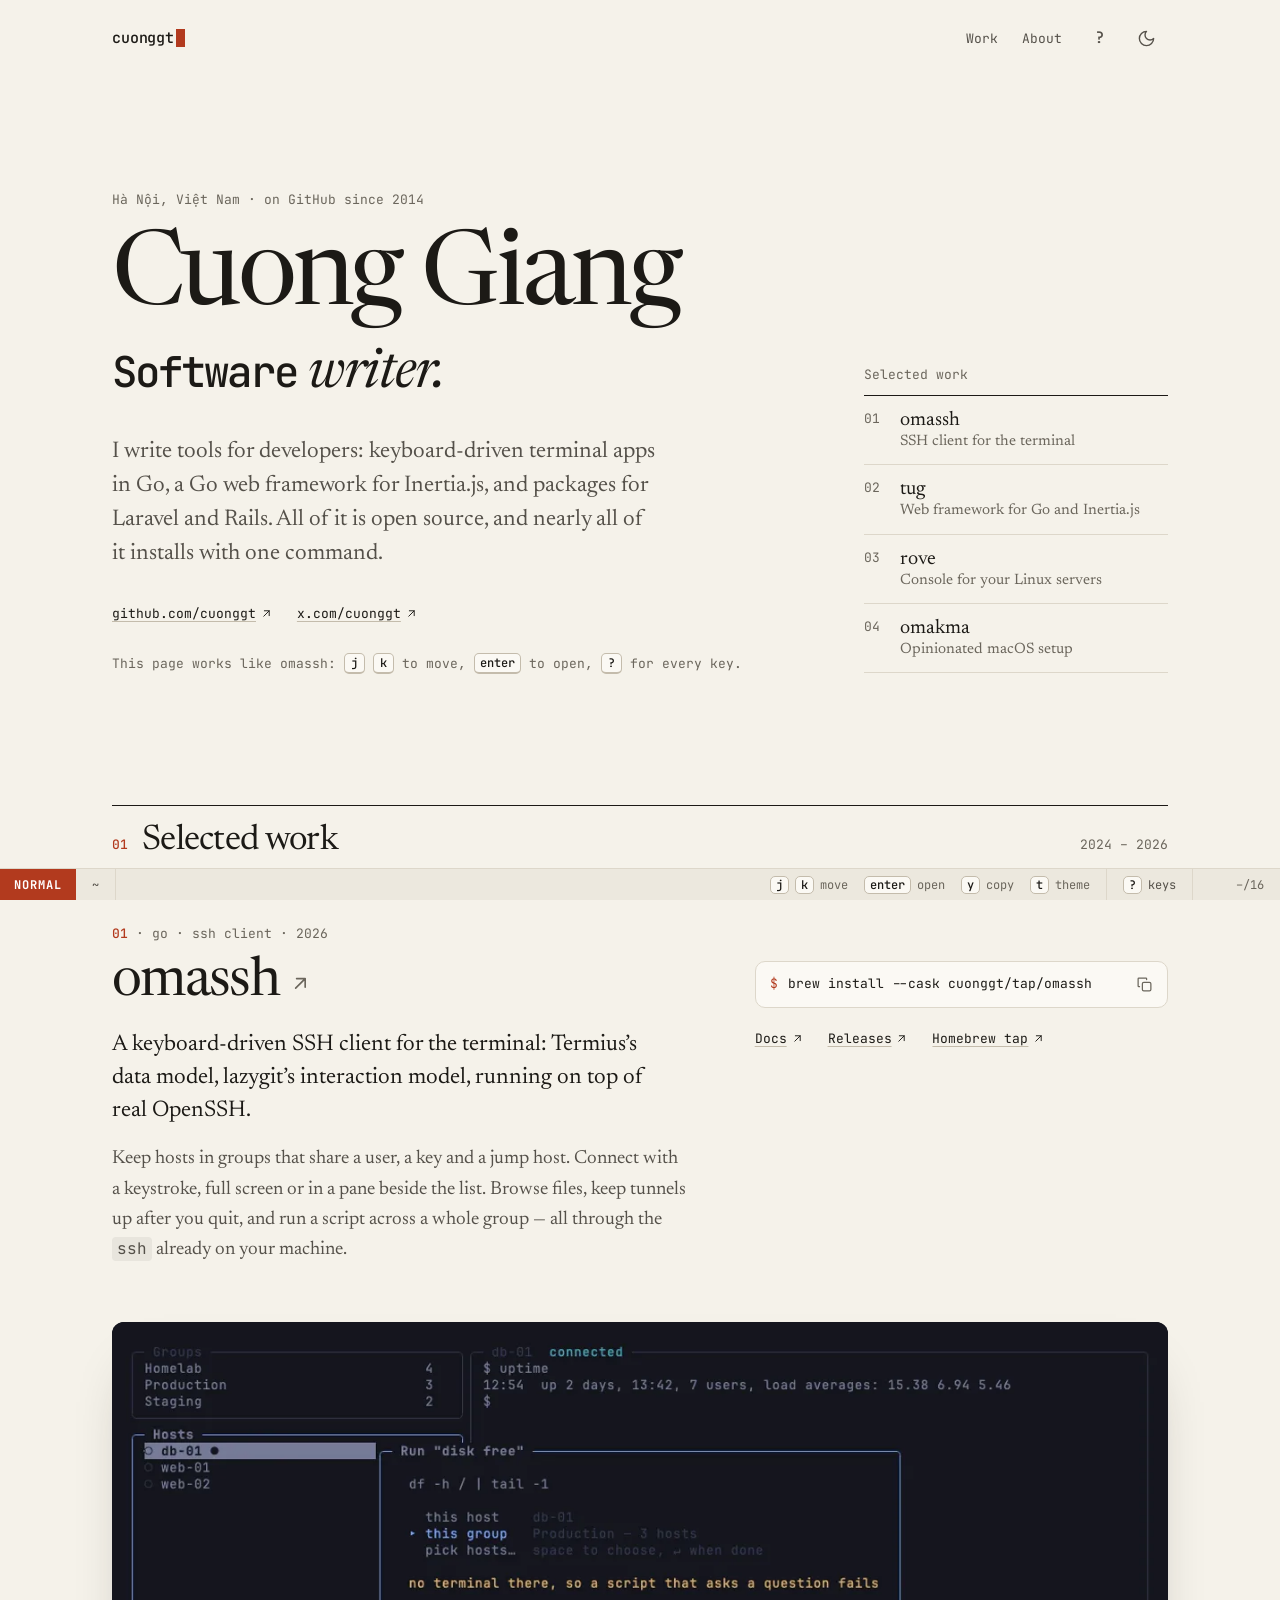
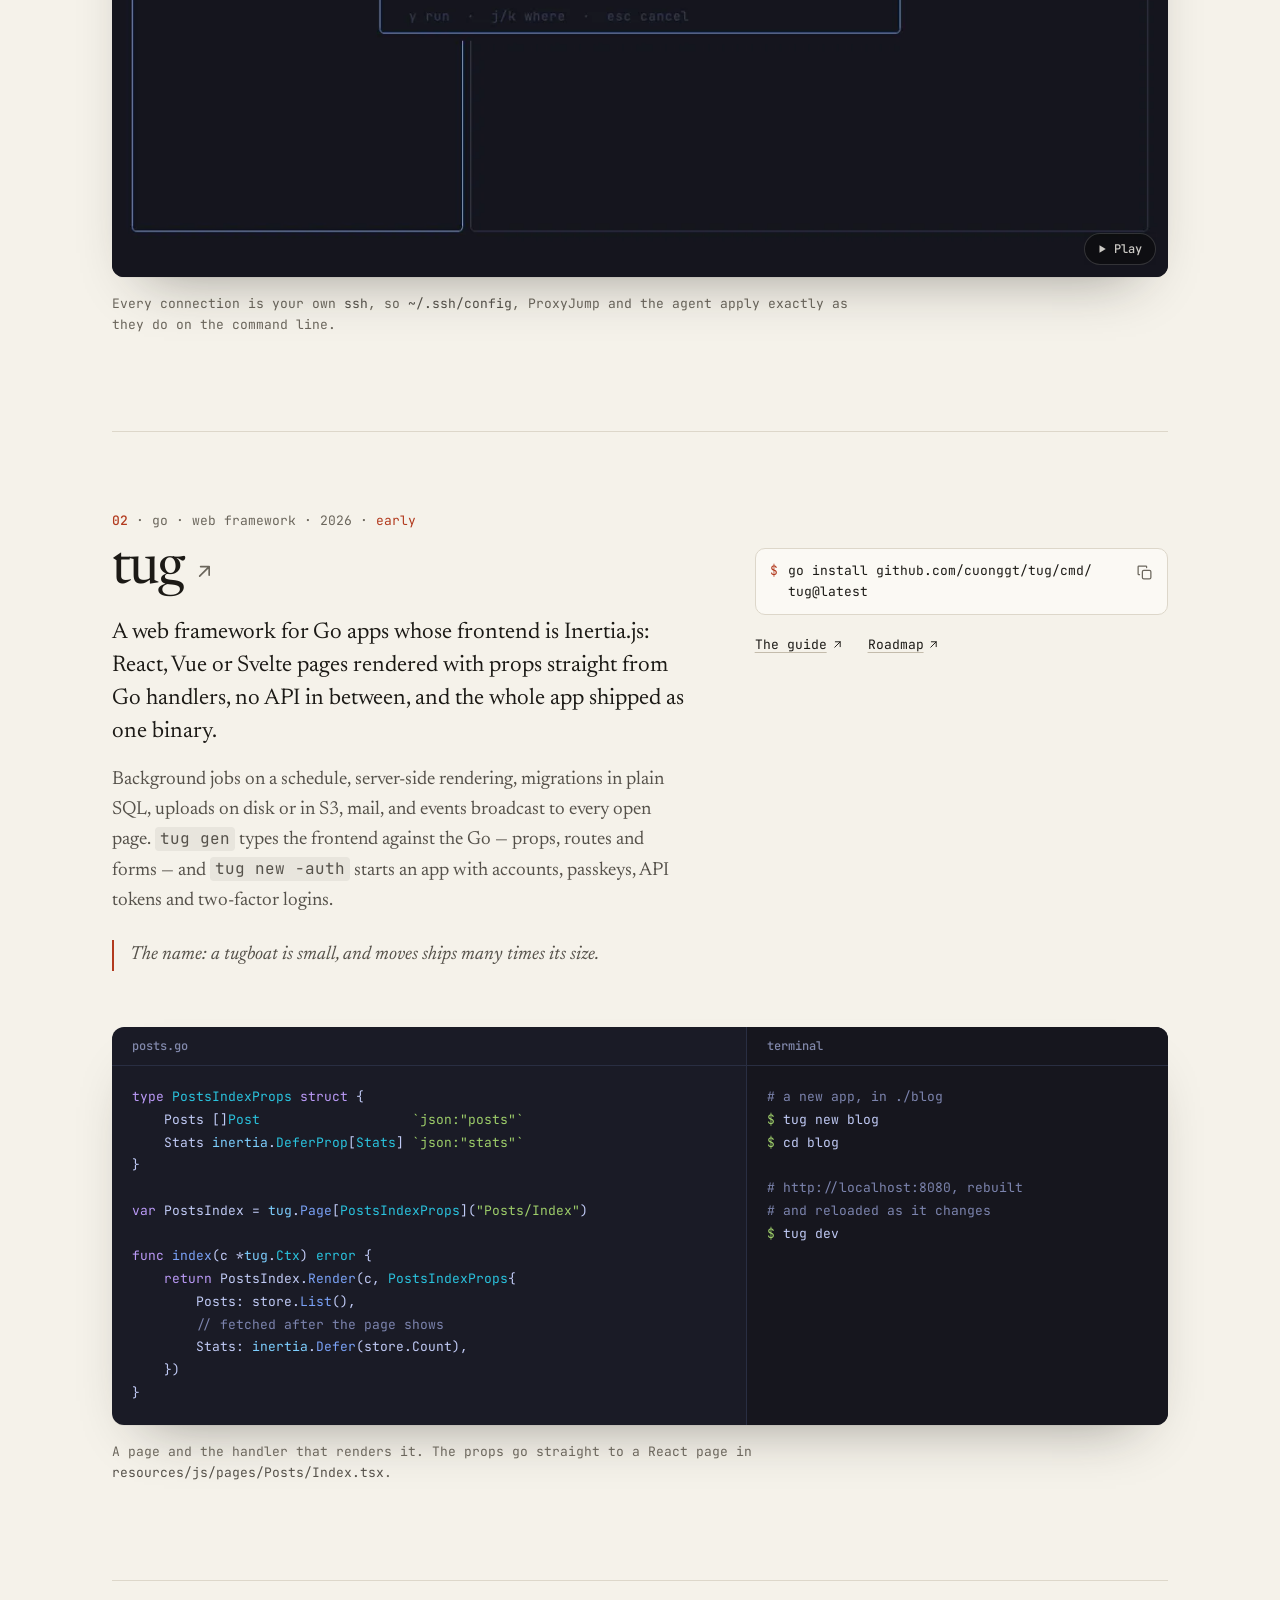
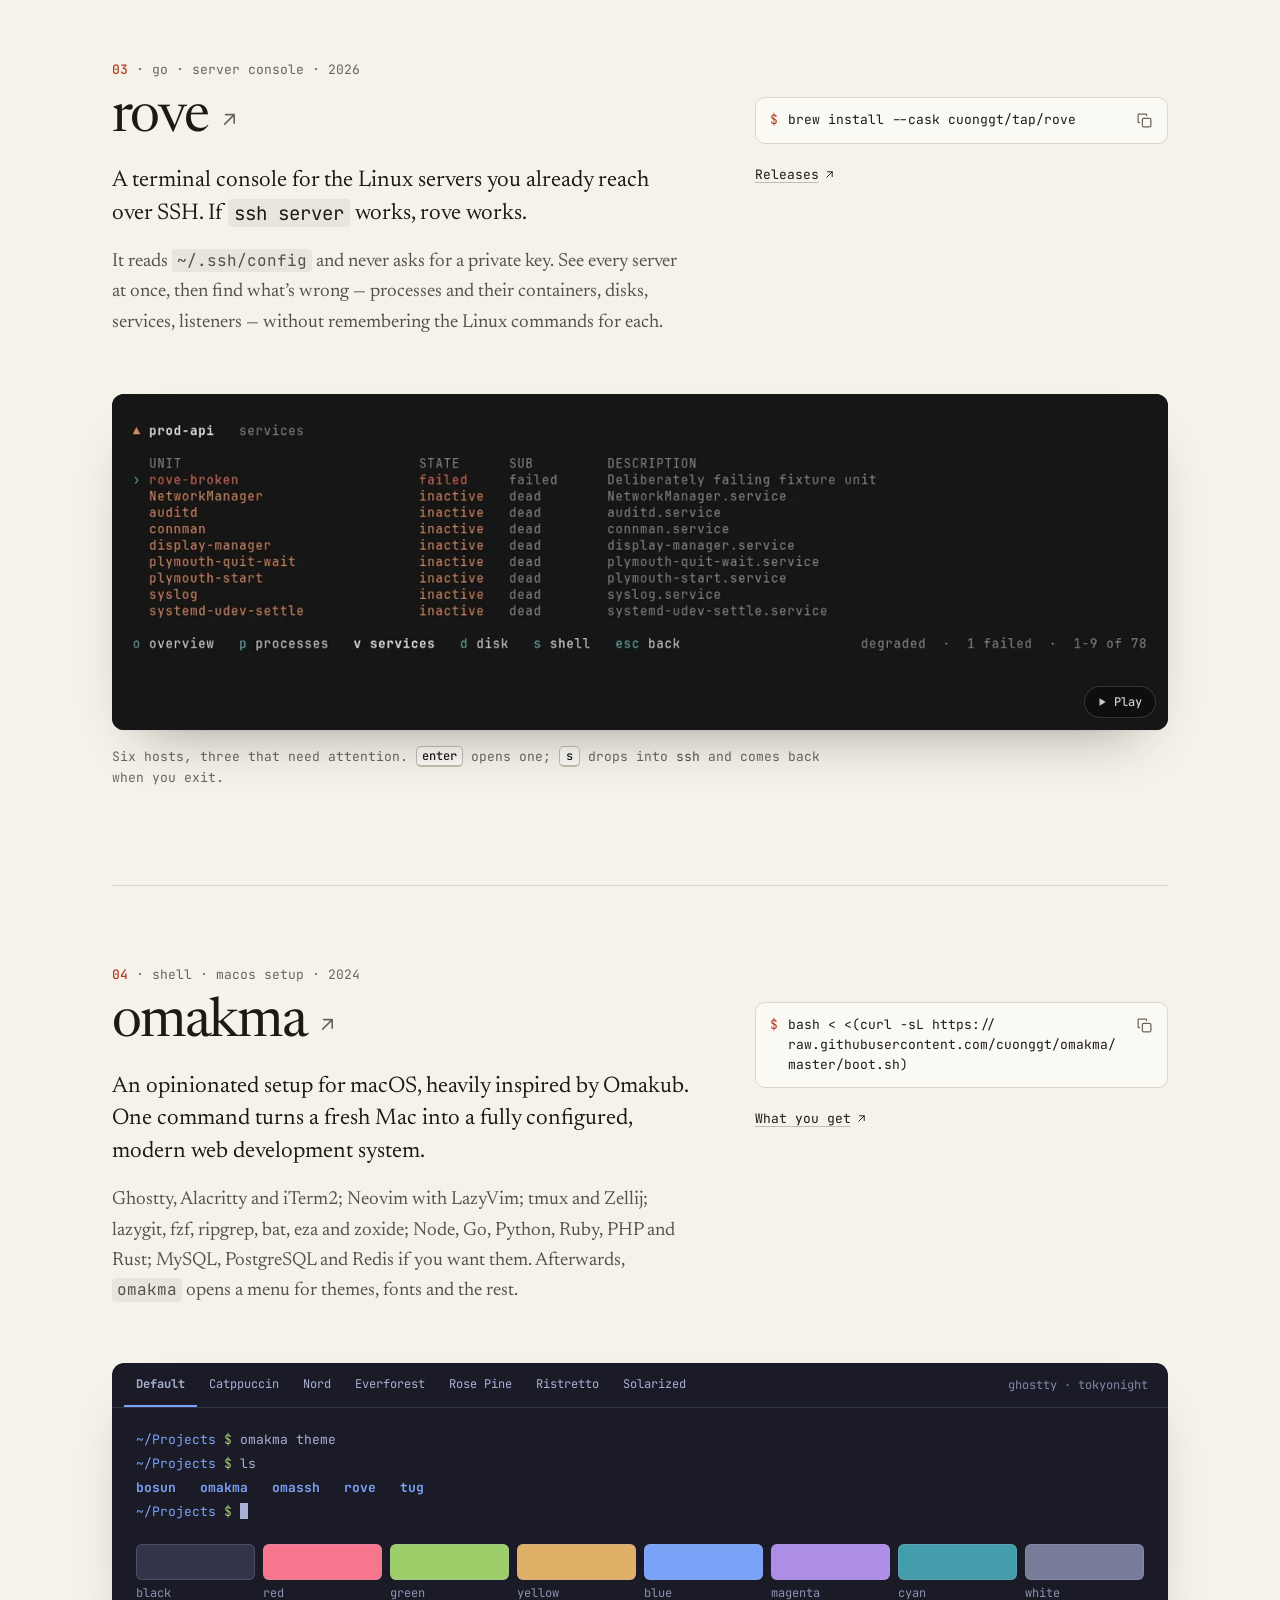
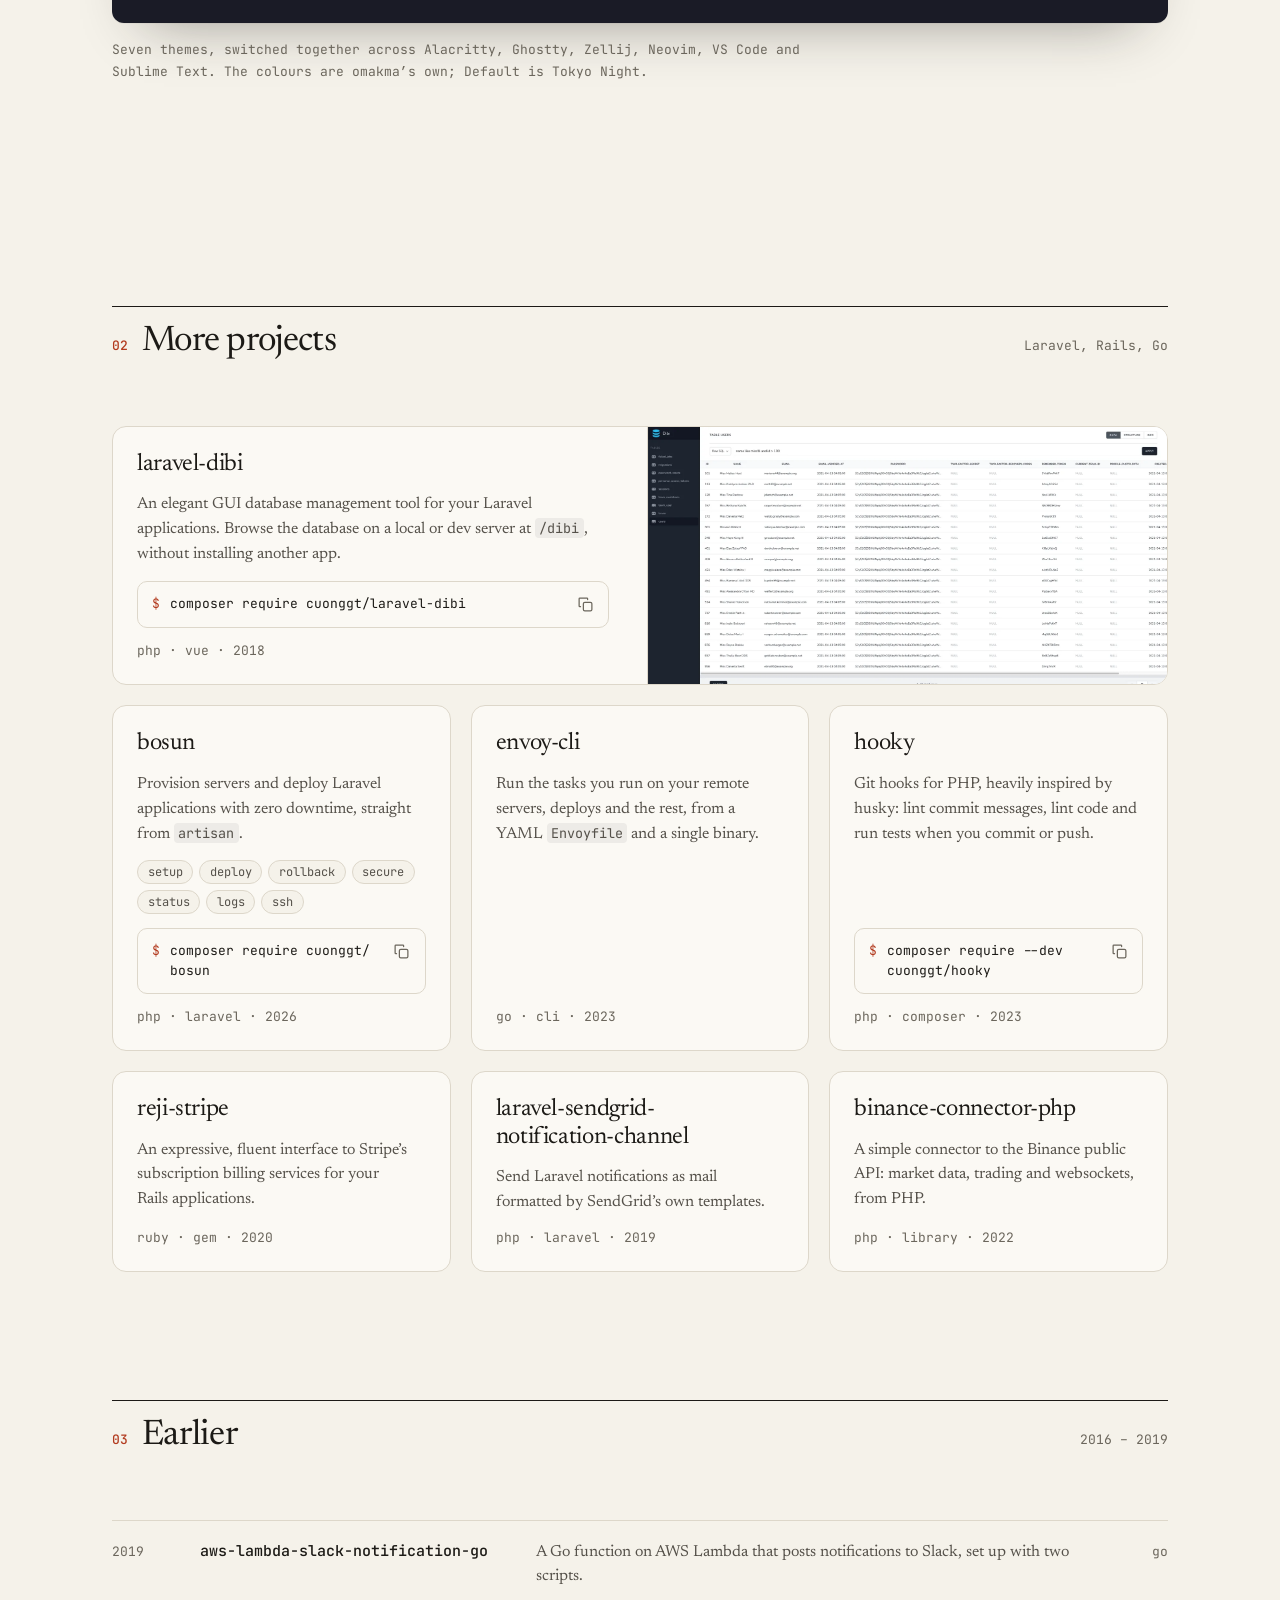
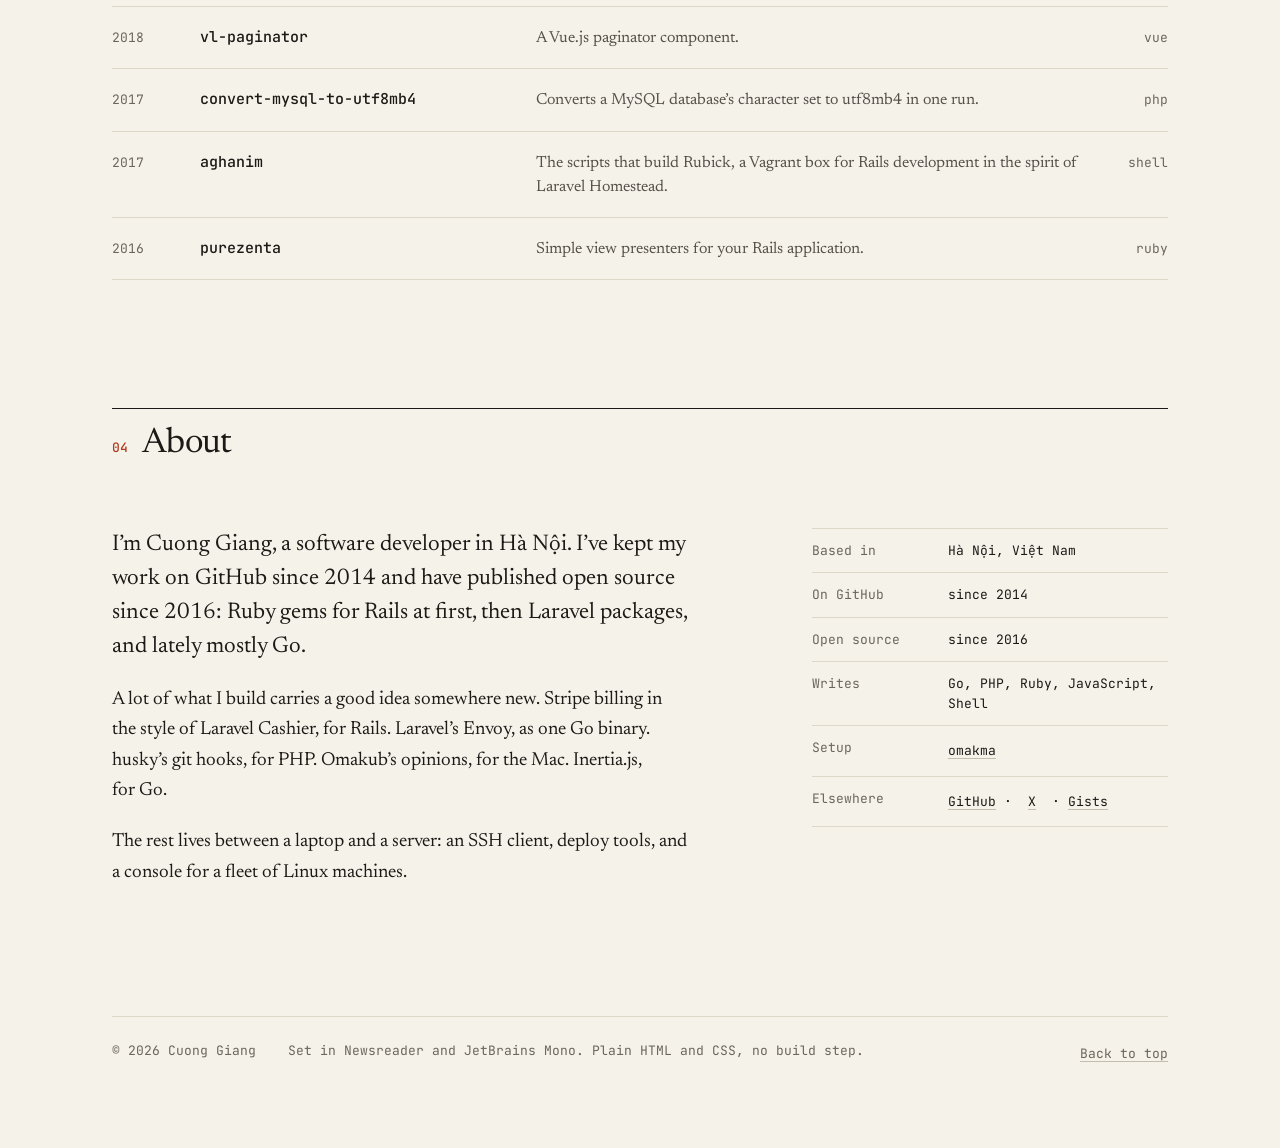
==== commit 459dc1c2: "Bring the site up to date with GitHub zzh is now omassh, so its card goes. rubick is private, so it " ====
--- a/index.html
+++ b/index.html
@@ -125,6 +125,7 @@
           <div class="project-side">
             <div class="cmd"><span class="cmd-prompt" aria-hidden="true">$</span><code>brew install <span class="nb">--cask</span> cuonggt/<wbr>tap/<wbr>omassh</code><button class="copy" type="button" data-copy="brew install --cask cuonggt/tap/omassh" aria-label="Copy install command for omassh"><svg class="icon i-copy" aria-hidden="true"><use href="#i-copy"/></svg><svg class="icon i-check" aria-hidden="true"><use href="#i-check"/></svg></button></div>
             <ul class="links">
+              <li><a href="https://cuonggt.github.io/omassh/">Docs<svg class="icon" aria-hidden="true"><use href="#i-out"/></svg></a></li>
               <li><a href="https://github.com/cuonggt/omassh/releases">Releases<svg class="icon" aria-hidden="true"><use href="#i-out"/></svg></a></li>
               <li><a href="https://github.com/cuonggt/homebrew-tap">Homebrew tap<svg class="icon" aria-hidden="true"><use href="#i-out"/></svg></a></li>
             </ul>
@@ -146,8 +147,8 @@
           <div class="project-text">
             <p class="meta"><span class="idx">02</span><span>go</span><span>web framework</span><span>2026</span><span class="status">early</span></p>
             <h3 class="project-name" id="tug-title"><a href="https://github.com/cuonggt/tug" data-primary>tug<span class="visually-hidden"> on GitHub</span><svg class="icon" aria-hidden="true"><use href="#i-out"/></svg></a></h3>
-            <p class="summary">A web framework for Go apps whose frontend is Inertia.js: React pages rendered with props straight from Go handlers, no API in between, and the whole app shipped as one binary.</p>
-            <p class="body">Background jobs on a schedule, server-side rendering, uploads on disk or in S3, mail, events broadcast to every open page, and starters in React, Vue or Svelte — one of them with accounts, passkeys and two-factor logins.</p>
+            <p class="summary">A web framework for Go apps whose frontend is Inertia.js: React, Vue or Svelte pages rendered with props straight from Go handlers, no API in between, and the whole app shipped as one binary.</p>
+            <p class="body">Background jobs on a schedule, server-side rendering, migrations in plain SQL, uploads on disk or in S3, mail, and events broadcast to every open page. <code>tug gen</code> types the frontend against the Go — props, routes and forms — and <code>tug new -auth</code> starts an app with accounts, passkeys, API tokens and two-factor logins.</p>
             <p class="quote">The name: a tugboat is small, and moves ships many times its size.</p>
           </div>
           <div class="project-side">
@@ -300,12 +301,6 @@
           <p class="meta"><span>go</span><span>cli</span><span>2023</span></p>
         </article>
 
-        <article class="card" data-nav="zzh" tabindex="-1" aria-labelledby="zzh-title">
-          <h3 id="zzh-title"><a href="https://github.com/cuonggt/zzh" data-primary>zzh</a></h3>
-          <p>An SSH client and connection manager for your favourite terminal. It stores your hosts and credentials, so you don’t have to remember them.</p>
-          <p class="meta"><span>go</span><span>cli</span><span>2019</span></p>
-        </article>
-
         <article class="card" data-nav="hooky" tabindex="-1" aria-labelledby="hooky-title">
           <h3 id="hooky-title"><a href="https://github.com/cuonggt/hooky" data-primary>hooky</a></h3>
           <p>Git hooks for PHP, heavily inspired by husky: lint commit messages, lint code and run tests when you commit or push.</p>
@@ -345,8 +340,7 @@
         <li data-nav="aws-lambda-slack-notification-go" tabindex="-1"><span class="year">2019</span><a href="https://github.com/cuonggt/aws-lambda-slack-notification-go" data-primary>aws-lambda-slack-notification-go</a><span class="desc">A Go function on AWS Lambda that posts notifications to Slack, set up with two scripts.</span><span class="lang">go</span></li>
         <li data-nav="vl-paginator" tabindex="-1"><span class="year">2018</span><a href="https://github.com/cuonggt/vl-paginator" data-primary>vl-paginator</a><span class="desc">A Vue.js paginator component.</span><span class="lang">vue</span></li>
         <li data-nav="convert-mysql-to-utf8mb4" tabindex="-1"><span class="year">2017</span><a href="https://github.com/cuonggt/convert-mysql-to-utf8mb4" data-primary>convert-mysql-to-utf8mb4</a><span class="desc">Converts a MySQL database’s character set to utf8mb4 in one run.</span><span class="lang">php</span></li>
-        <li data-nav="rubick" tabindex="-1"><span class="year">2017</span><a href="https://github.com/cuonggt/rubick" data-primary>rubick</a><span class="desc">A Vagrant box for Rails development, in the spirit of Laravel Homestead.</span><span class="lang">ruby</span></li>
-        <li data-nav="aghanim" tabindex="-1"><span class="year">2017</span><a href="https://github.com/cuonggt/aghanim" data-primary>aghanim</a><span class="desc">The scripts that build the Rubick box.</span><span class="lang">shell</span></li>
+        <li data-nav="aghanim" tabindex="-1"><span class="year">2017</span><a href="https://github.com/cuonggt/aghanim" data-primary>aghanim</a><span class="desc">The scripts that build Rubick, a Vagrant box for Rails development in the spirit of Laravel Homestead.</span><span class="lang">shell</span></li>
         <li data-nav="purezenta" tabindex="-1"><span class="year">2016</span><a href="https://github.com/cuonggt/purezenta" data-primary>purezenta</a><span class="desc">Simple view presenters for your Rails application.</span><span class="lang">ruby</span></li>
       </ul>
     </section>
@@ -362,7 +356,7 @@
         <div class="prose">
           <p>I’m Cuong Giang, a software developer in <span lang="vi">Hà Nội</span>. I’ve kept my work on GitHub since 2014 and have published open source since 2016: Ruby gems for Rails at first, then Laravel packages, and lately mostly Go.</p>
           <p>A lot of what I build carries a good idea somewhere new. Stripe billing in the style of Laravel Cashier, for Rails. Laravel’s Envoy, as one Go binary. husky’s git hooks, for PHP. Omakub’s opinions, for the Mac. Inertia.js, for Go.</p>
-          <p>The rest lives between a laptop and a server: SSH clients, deploy tools, and a console for a fleet of Linux machines.</p>
+          <p>The rest lives between a laptop and a server: an SSH client, deploy tools, and a console for a fleet of Linux machines.</p>
         </div>
         <dl class="facts">
           <div><dt>Based in</dt><dd lang="vi">Hà Nội, Việt Nam</dd></div>
--- a/assets/site.css
+++ b/assets/site.css
@@ -789,13 +789,16 @@
 .cards { display: grid; grid-template-columns: minmax(0, 1fr); gap: 1rem; }
 @media (min-width: 640px) {
   .cards { grid-template-columns: repeat(2, minmax(0, 1fr)); }
-  .card--wide { grid-column: span 2; }
-}
+  .card--wide { grid-column: 1 / -1; }
+}
+/* The wide card has the first row to itself; a short last row is filled by its last card. */
 @media (min-width: 640px) and (max-width: 1023px) {
-  .cards > :last-child { grid-column: span 2; }
+  .cards > :last-child:nth-child(even) { grid-column: span 2; }
 }
 @media (min-width: 1024px) {
   .cards { grid-template-columns: repeat(3, minmax(0, 1fr)); gap: 1.25rem; }
+  .cards > :last-child:nth-child(3n) { grid-column: span 2; }
+  .cards > :last-child:nth-child(3n + 2) { grid-column: 1 / -1; }
 }
 
 .card {
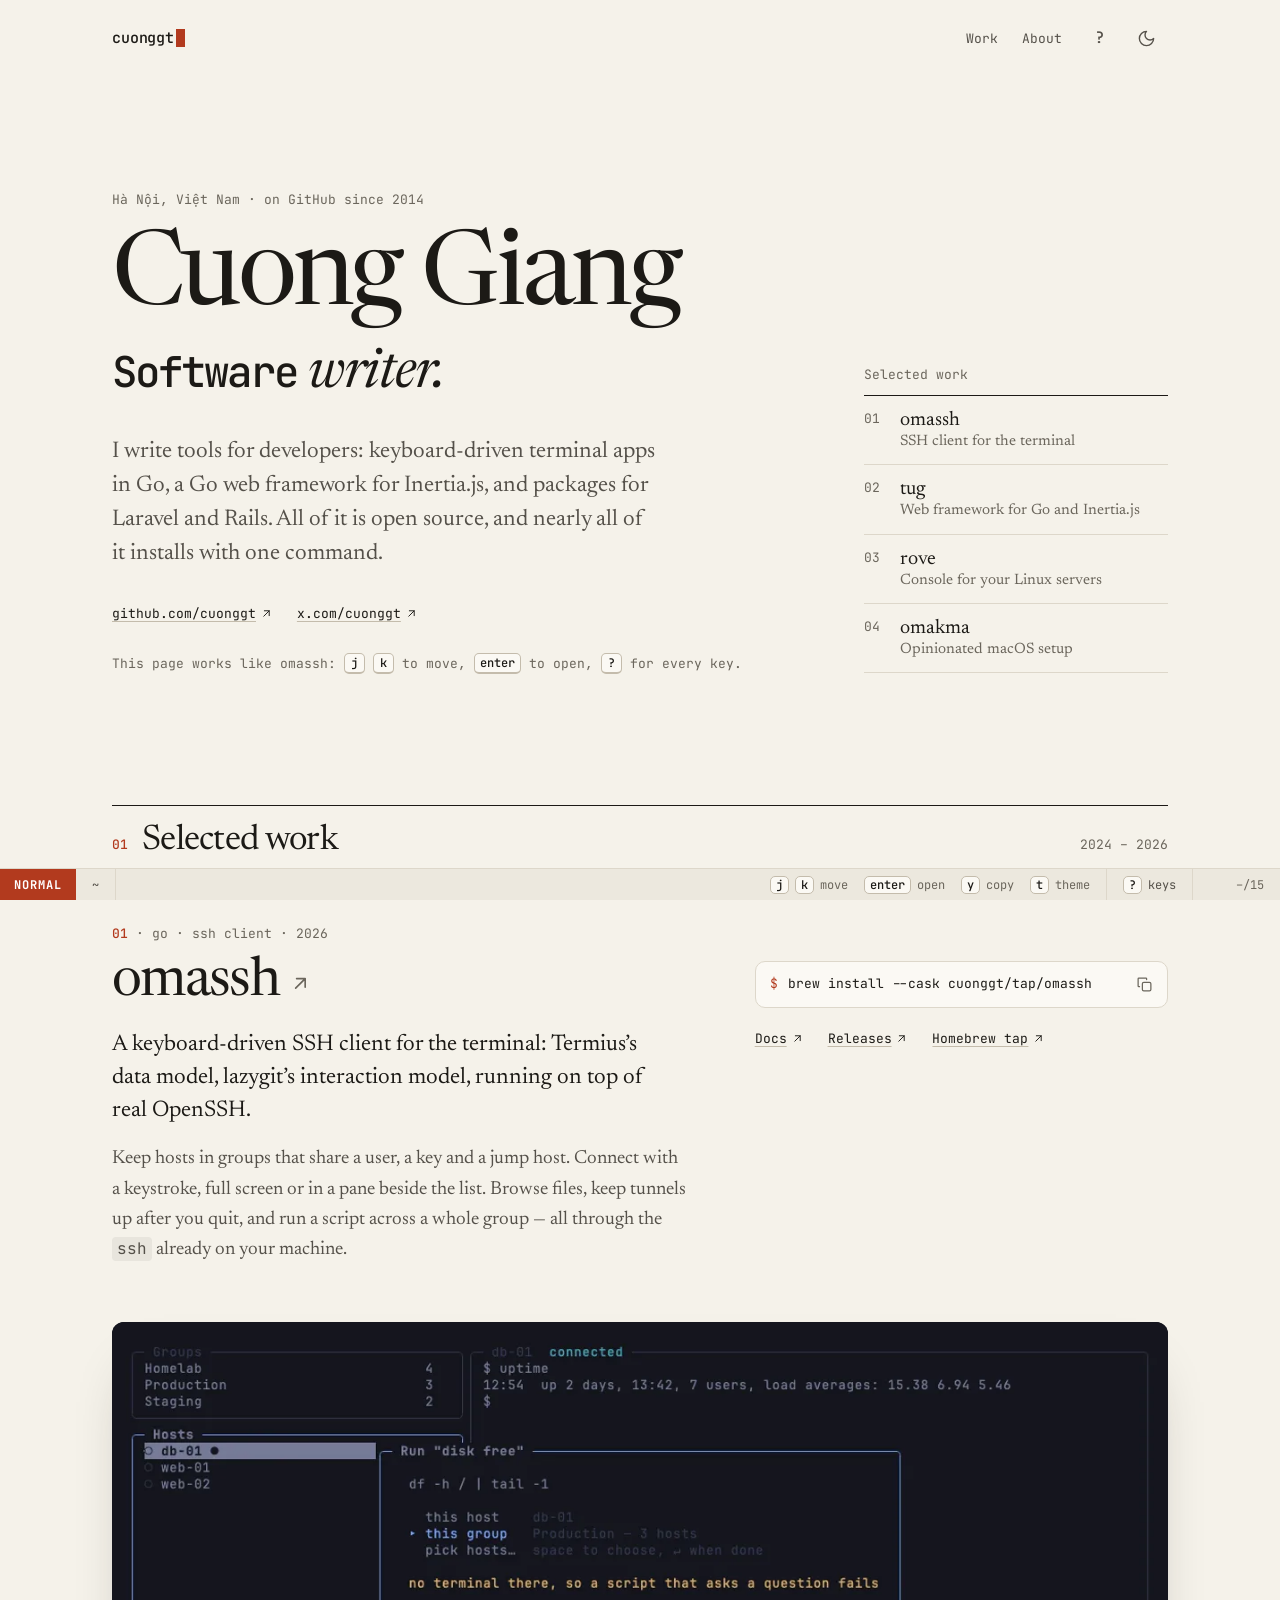
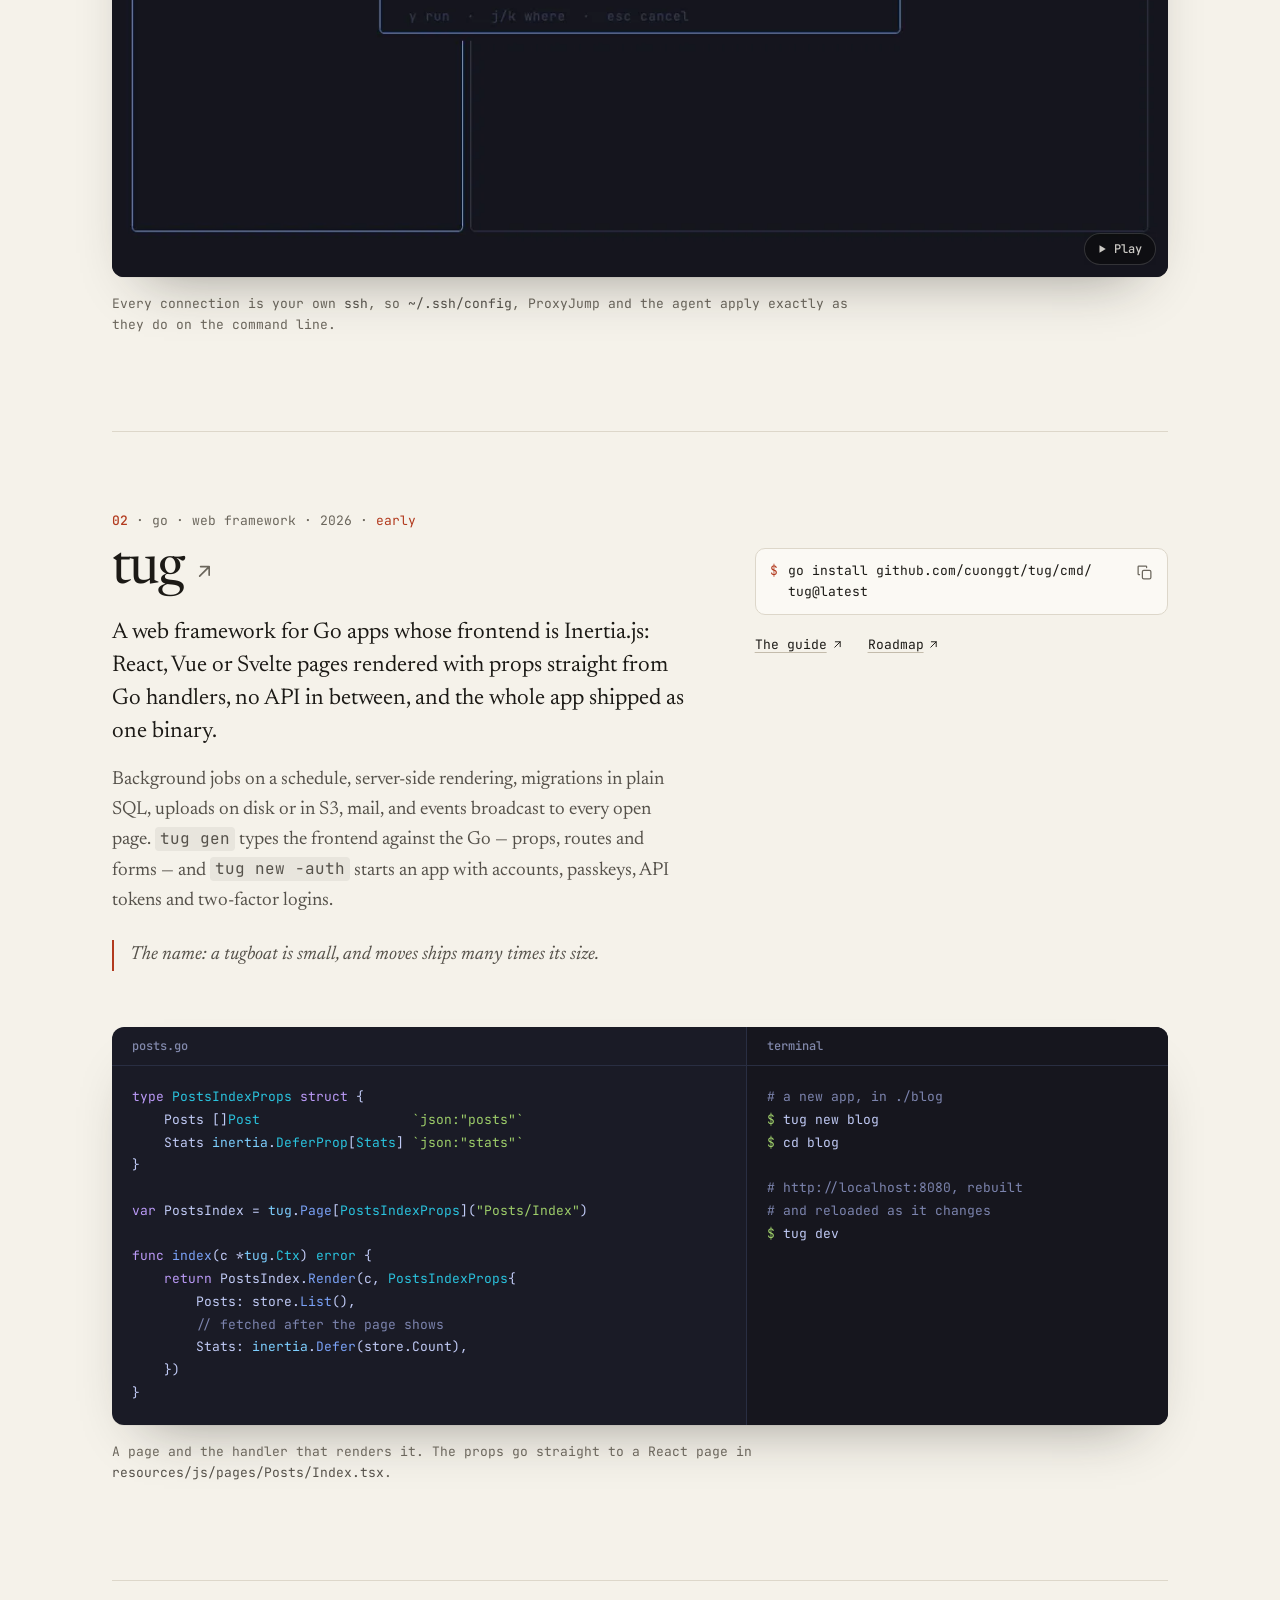
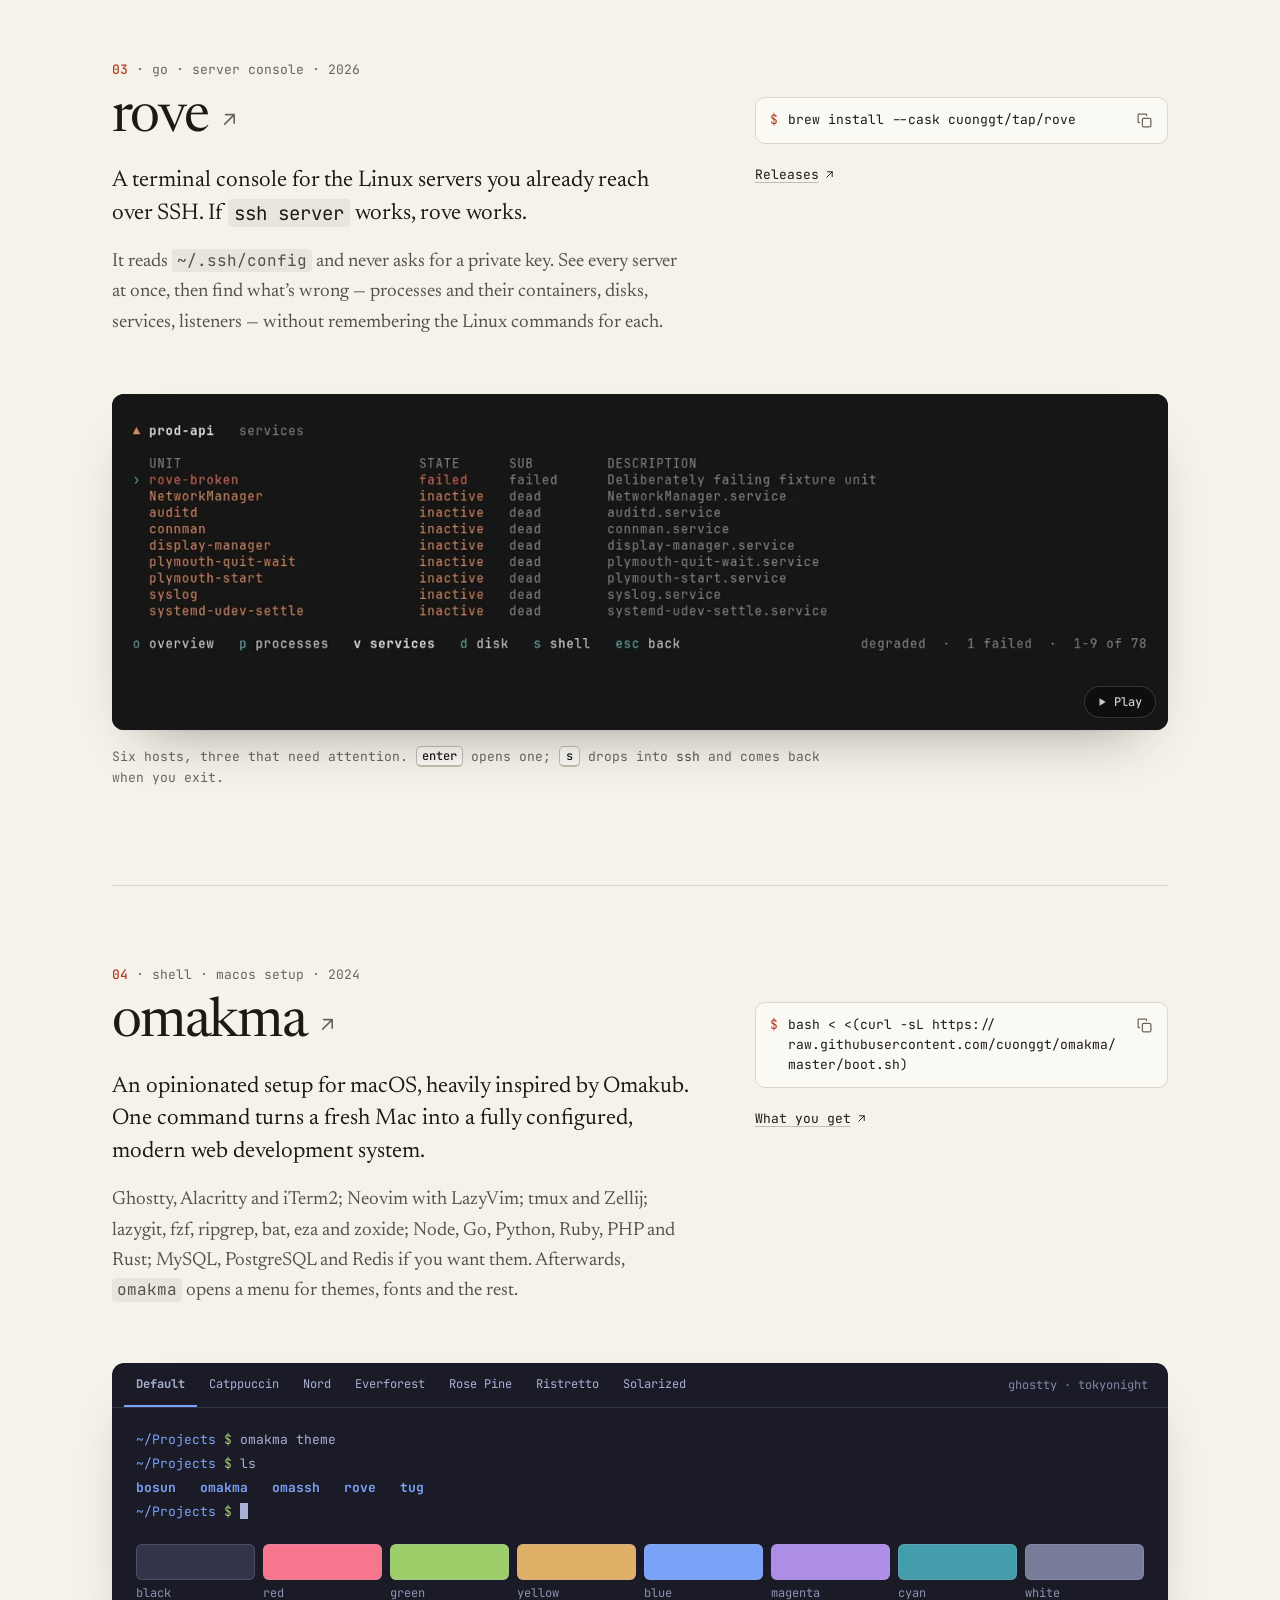
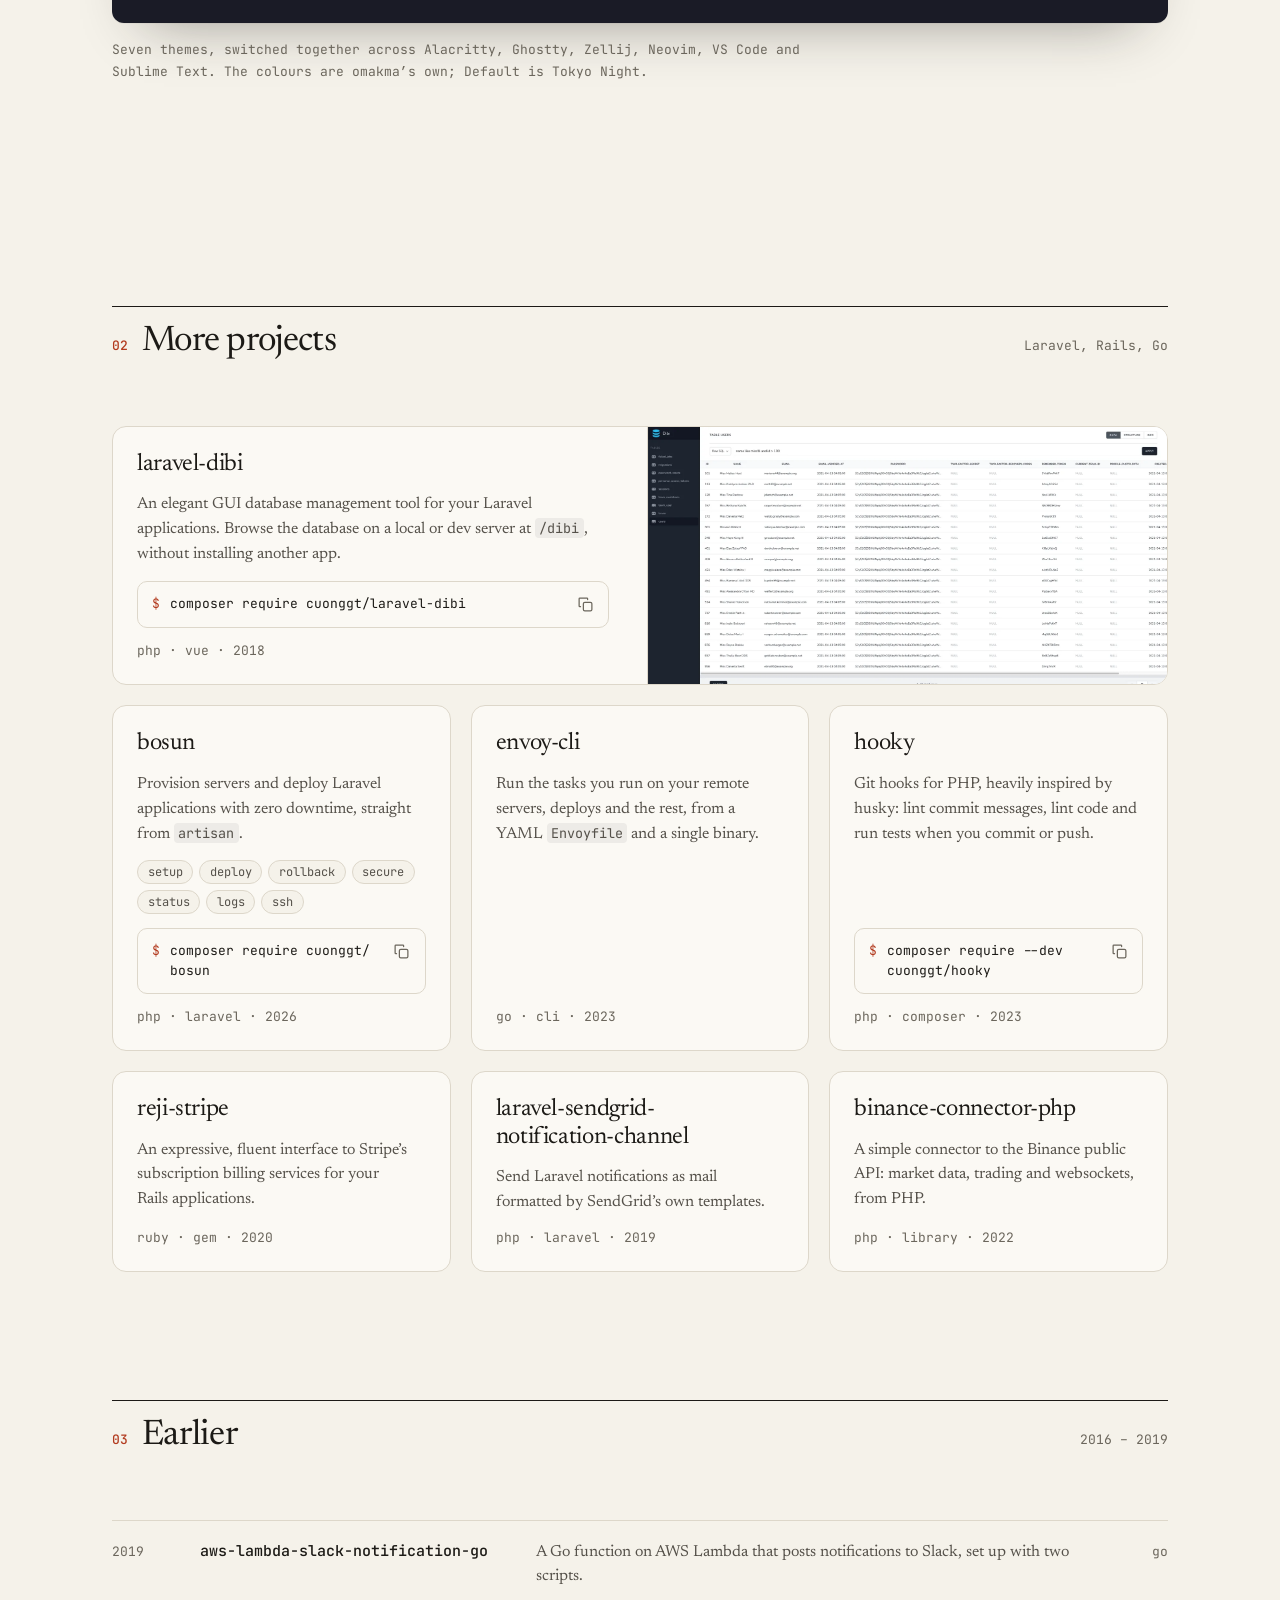
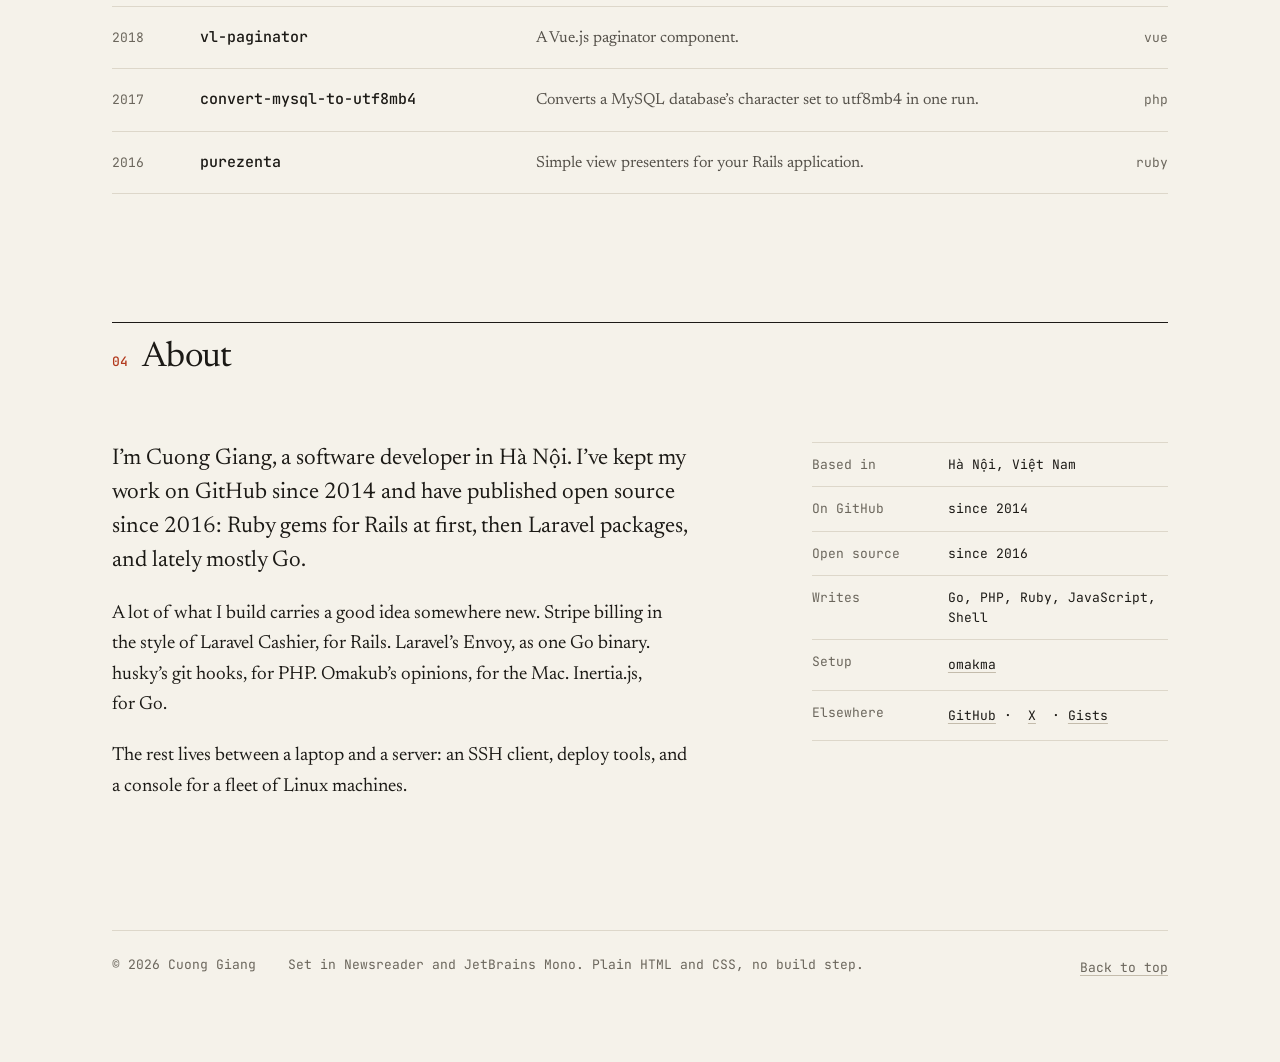
==== commit ea0b7fb9: "Drop aghanim, whose Rubick box is private now Co-Authored-By: Claude Opus 5.5 <noreply@anthropic.com" ====
--- a/index.html
+++ b/index.html
@@ -340,7 +340,6 @@
         <li data-nav="aws-lambda-slack-notification-go" tabindex="-1"><span class="year">2019</span><a href="https://github.com/cuonggt/aws-lambda-slack-notification-go" data-primary>aws-lambda-slack-notification-go</a><span class="desc">A Go function on AWS Lambda that posts notifications to Slack, set up with two scripts.</span><span class="lang">go</span></li>
         <li data-nav="vl-paginator" tabindex="-1"><span class="year">2018</span><a href="https://github.com/cuonggt/vl-paginator" data-primary>vl-paginator</a><span class="desc">A Vue.js paginator component.</span><span class="lang">vue</span></li>
         <li data-nav="convert-mysql-to-utf8mb4" tabindex="-1"><span class="year">2017</span><a href="https://github.com/cuonggt/convert-mysql-to-utf8mb4" data-primary>convert-mysql-to-utf8mb4</a><span class="desc">Converts a MySQL database’s character set to utf8mb4 in one run.</span><span class="lang">php</span></li>
-        <li data-nav="aghanim" tabindex="-1"><span class="year">2017</span><a href="https://github.com/cuonggt/aghanim" data-primary>aghanim</a><span class="desc">The scripts that build Rubick, a Vagrant box for Rails development in the spirit of Laravel Homestead.</span><span class="lang">shell</span></li>
         <li data-nav="purezenta" tabindex="-1"><span class="year">2016</span><a href="https://github.com/cuonggt/purezenta" data-primary>purezenta</a><span class="desc">Simple view presenters for your Rails application.</span><span class="lang">ruby</span></li>
       </ul>
     </section>
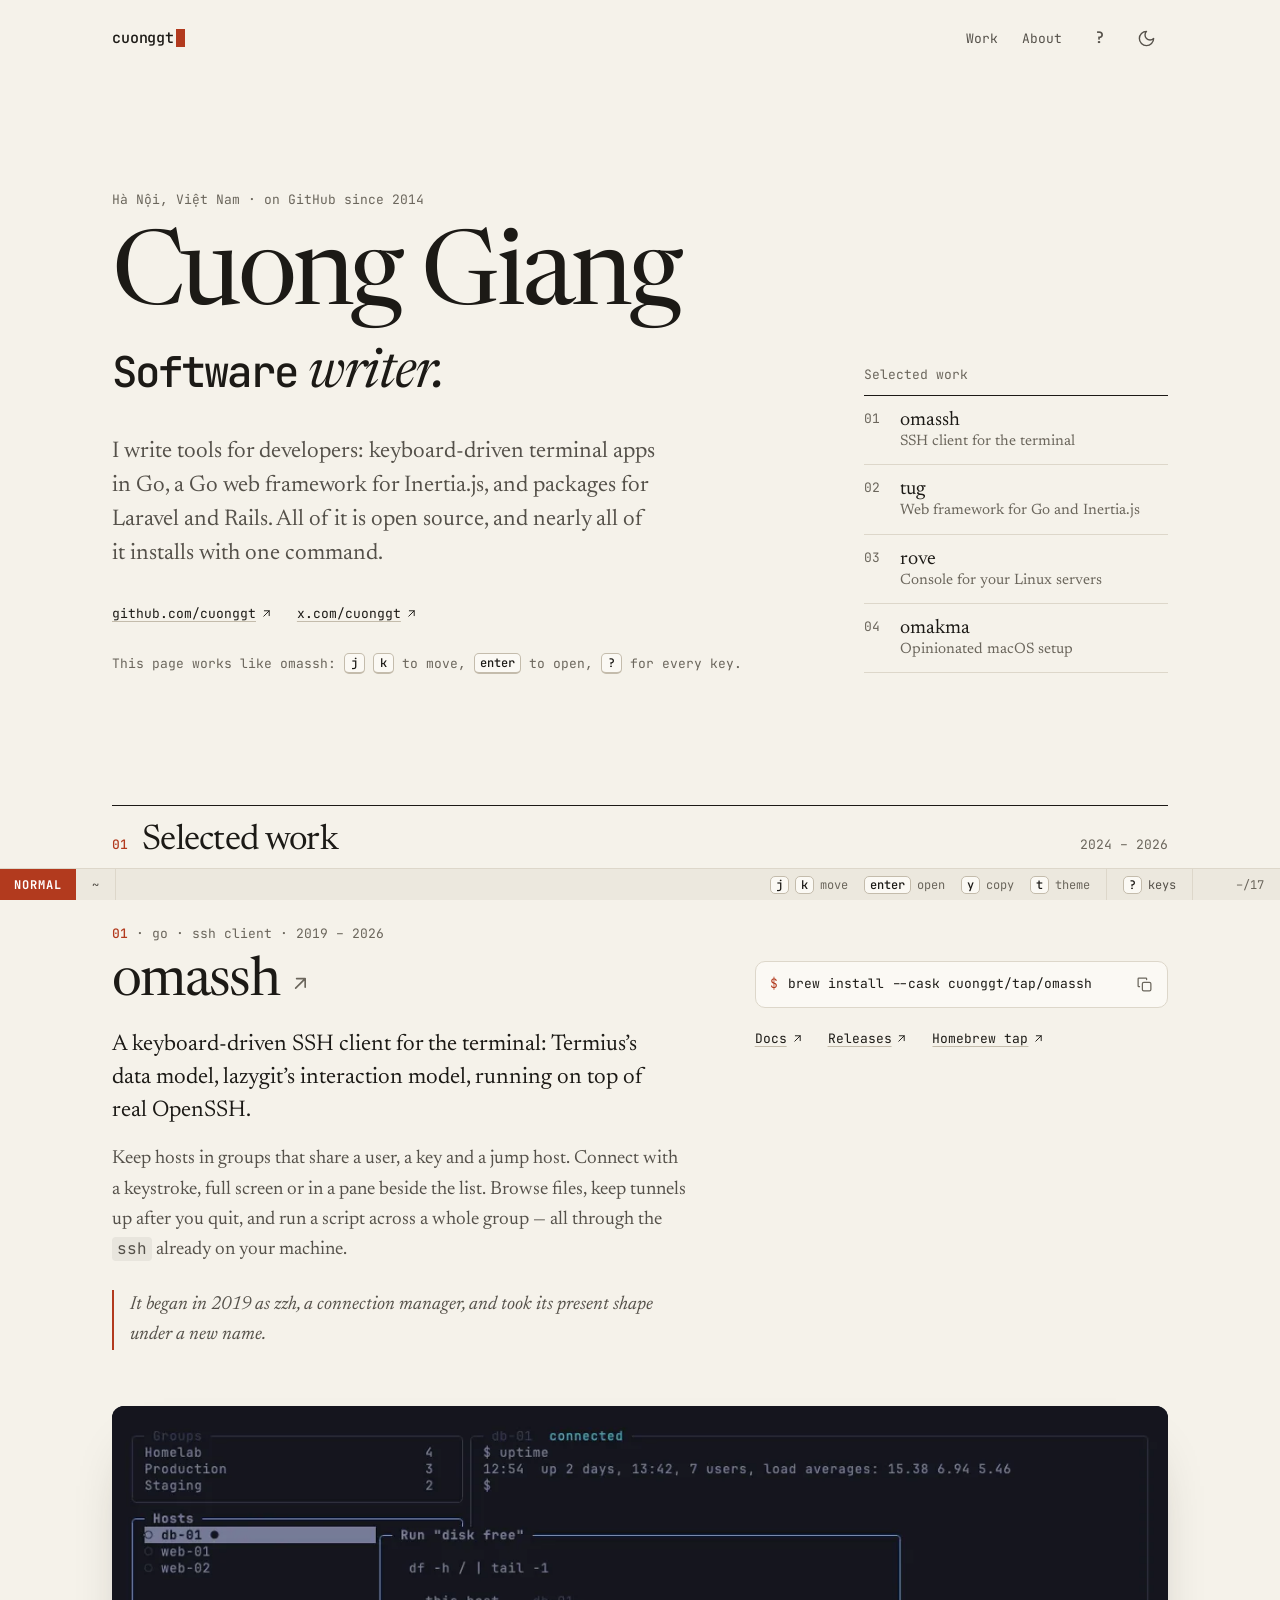
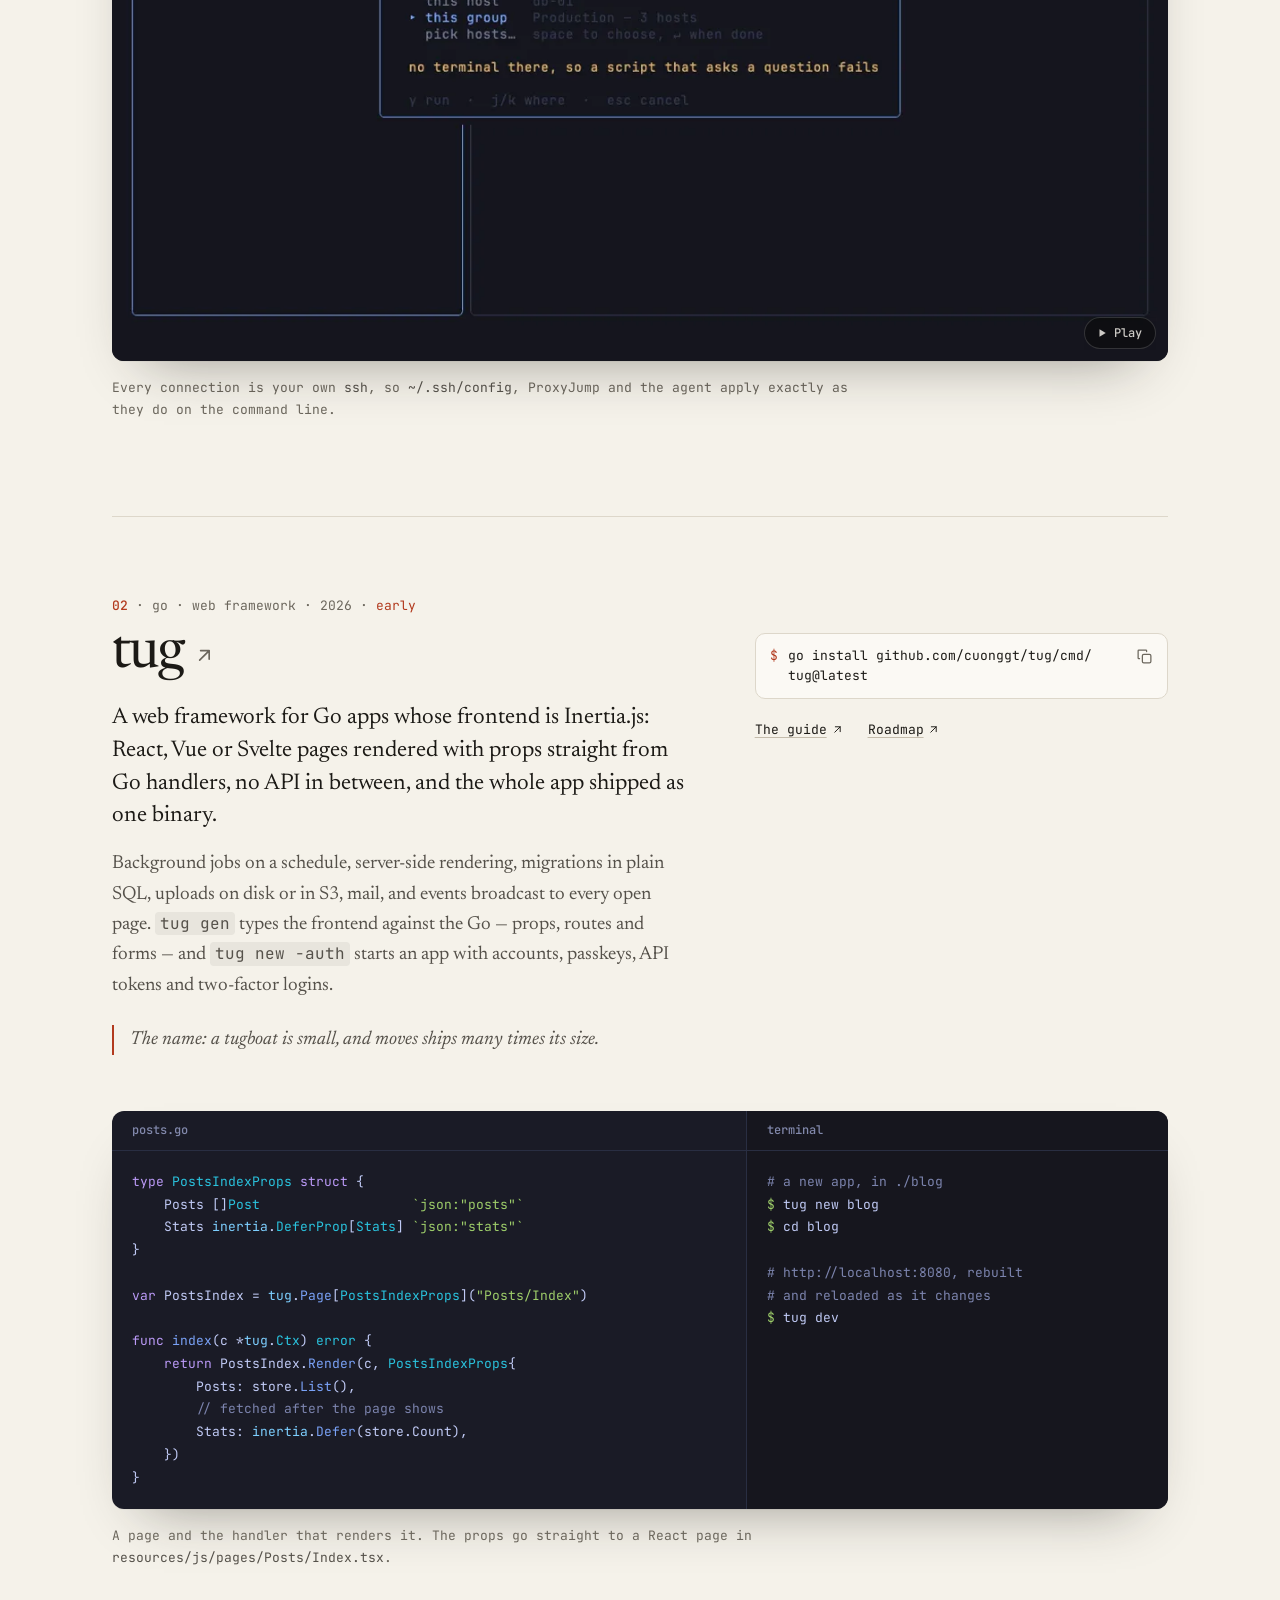
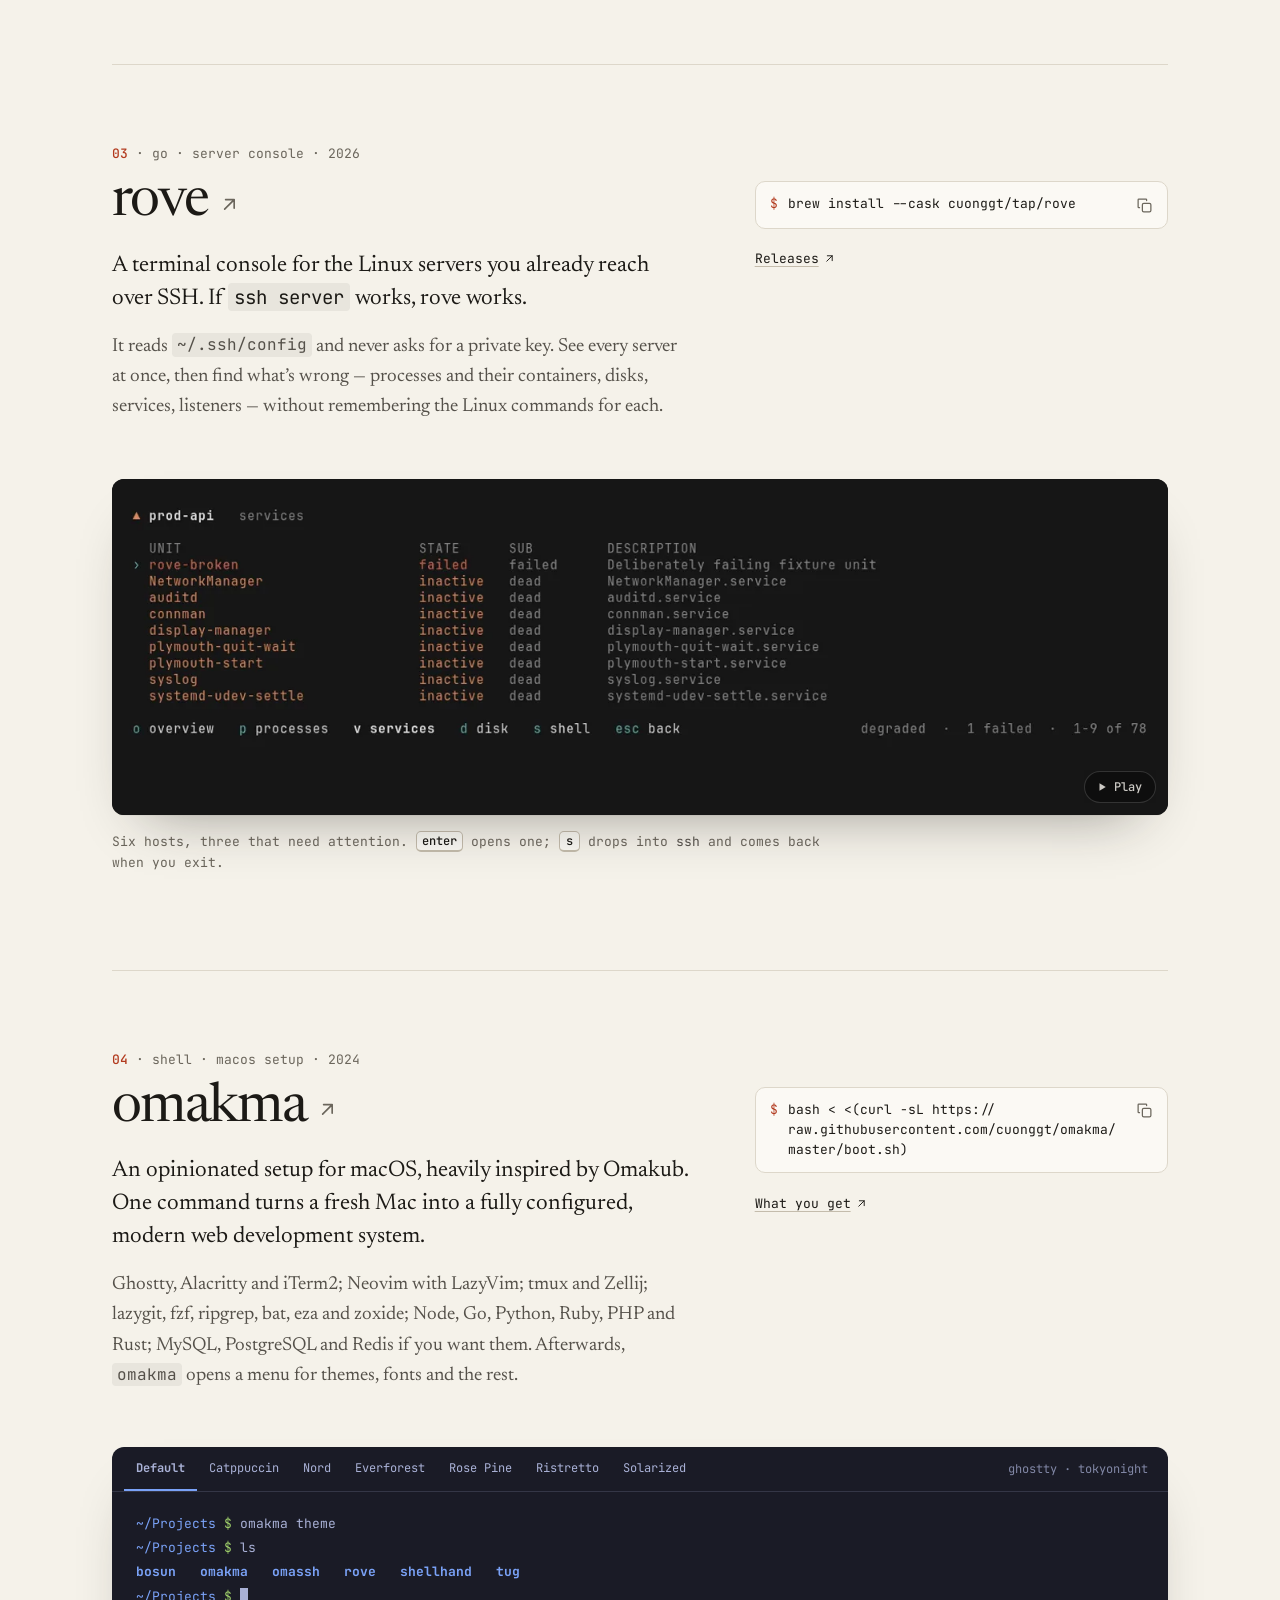
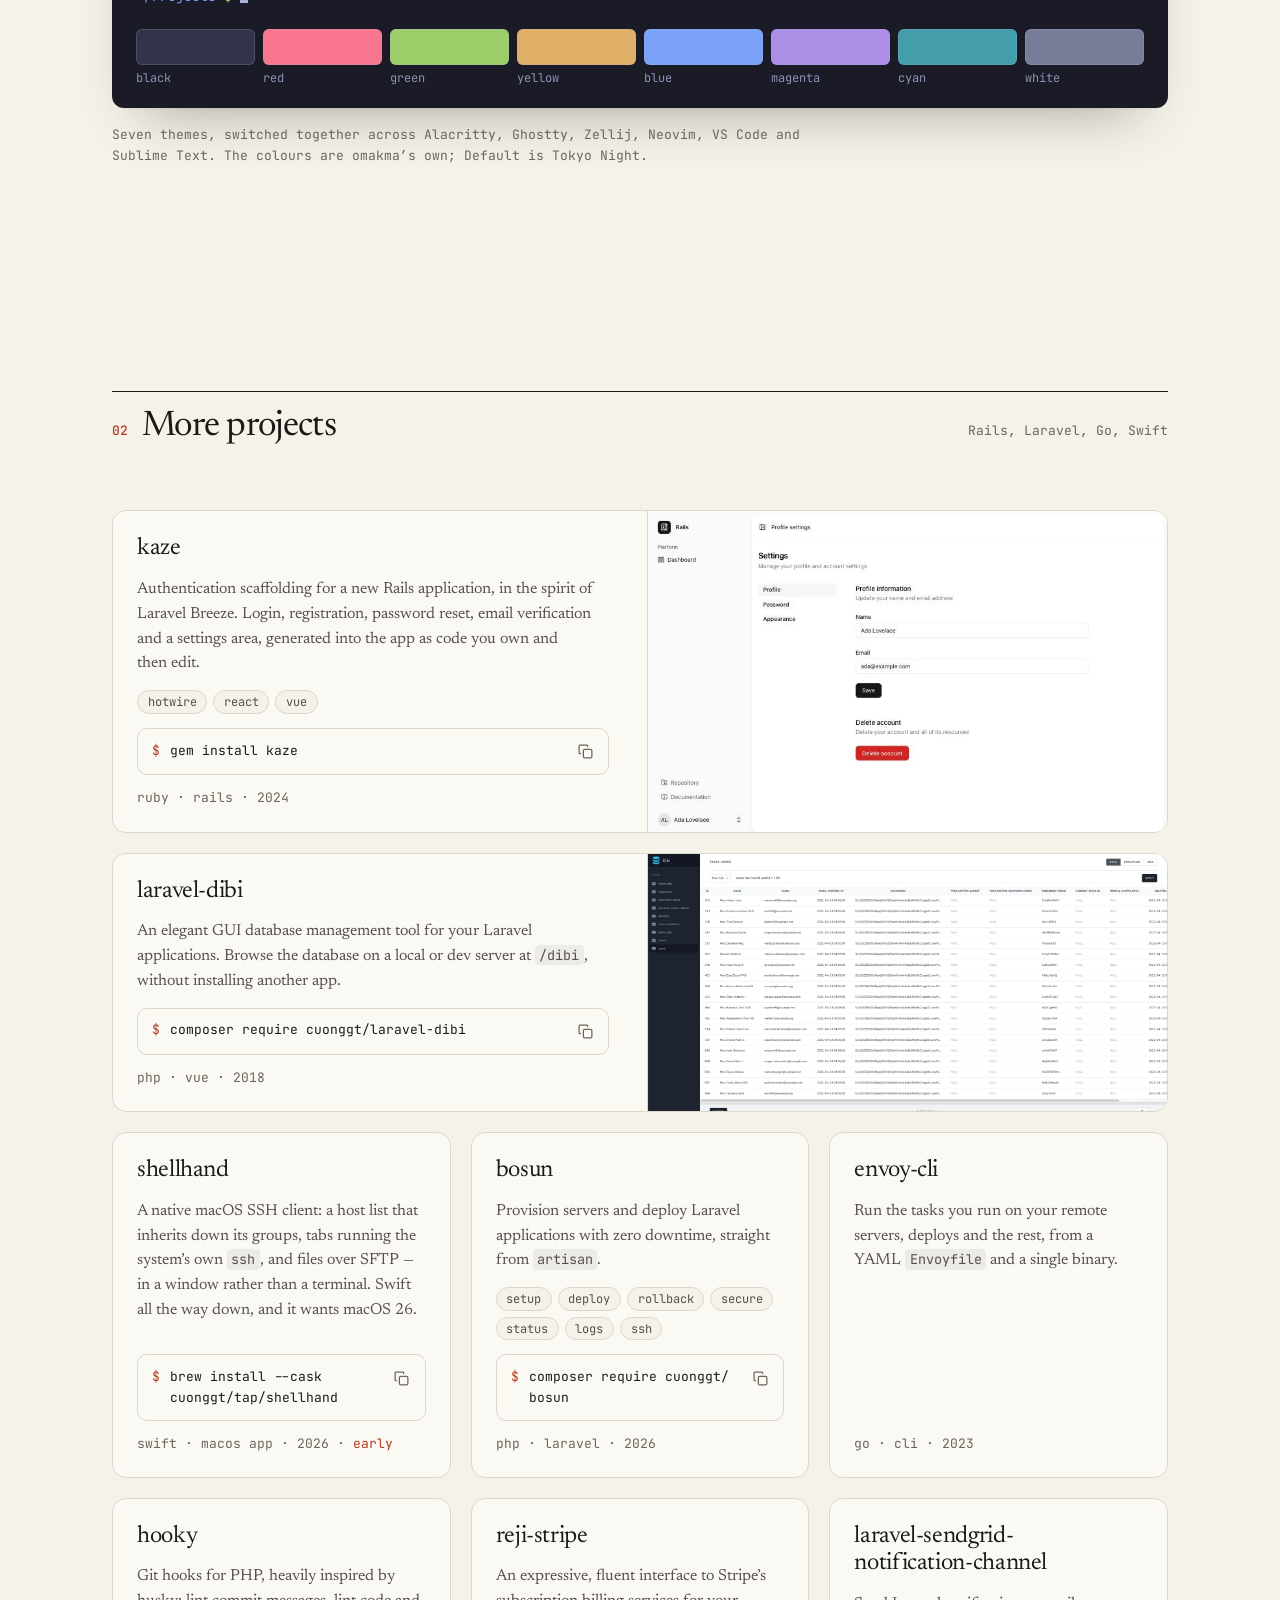
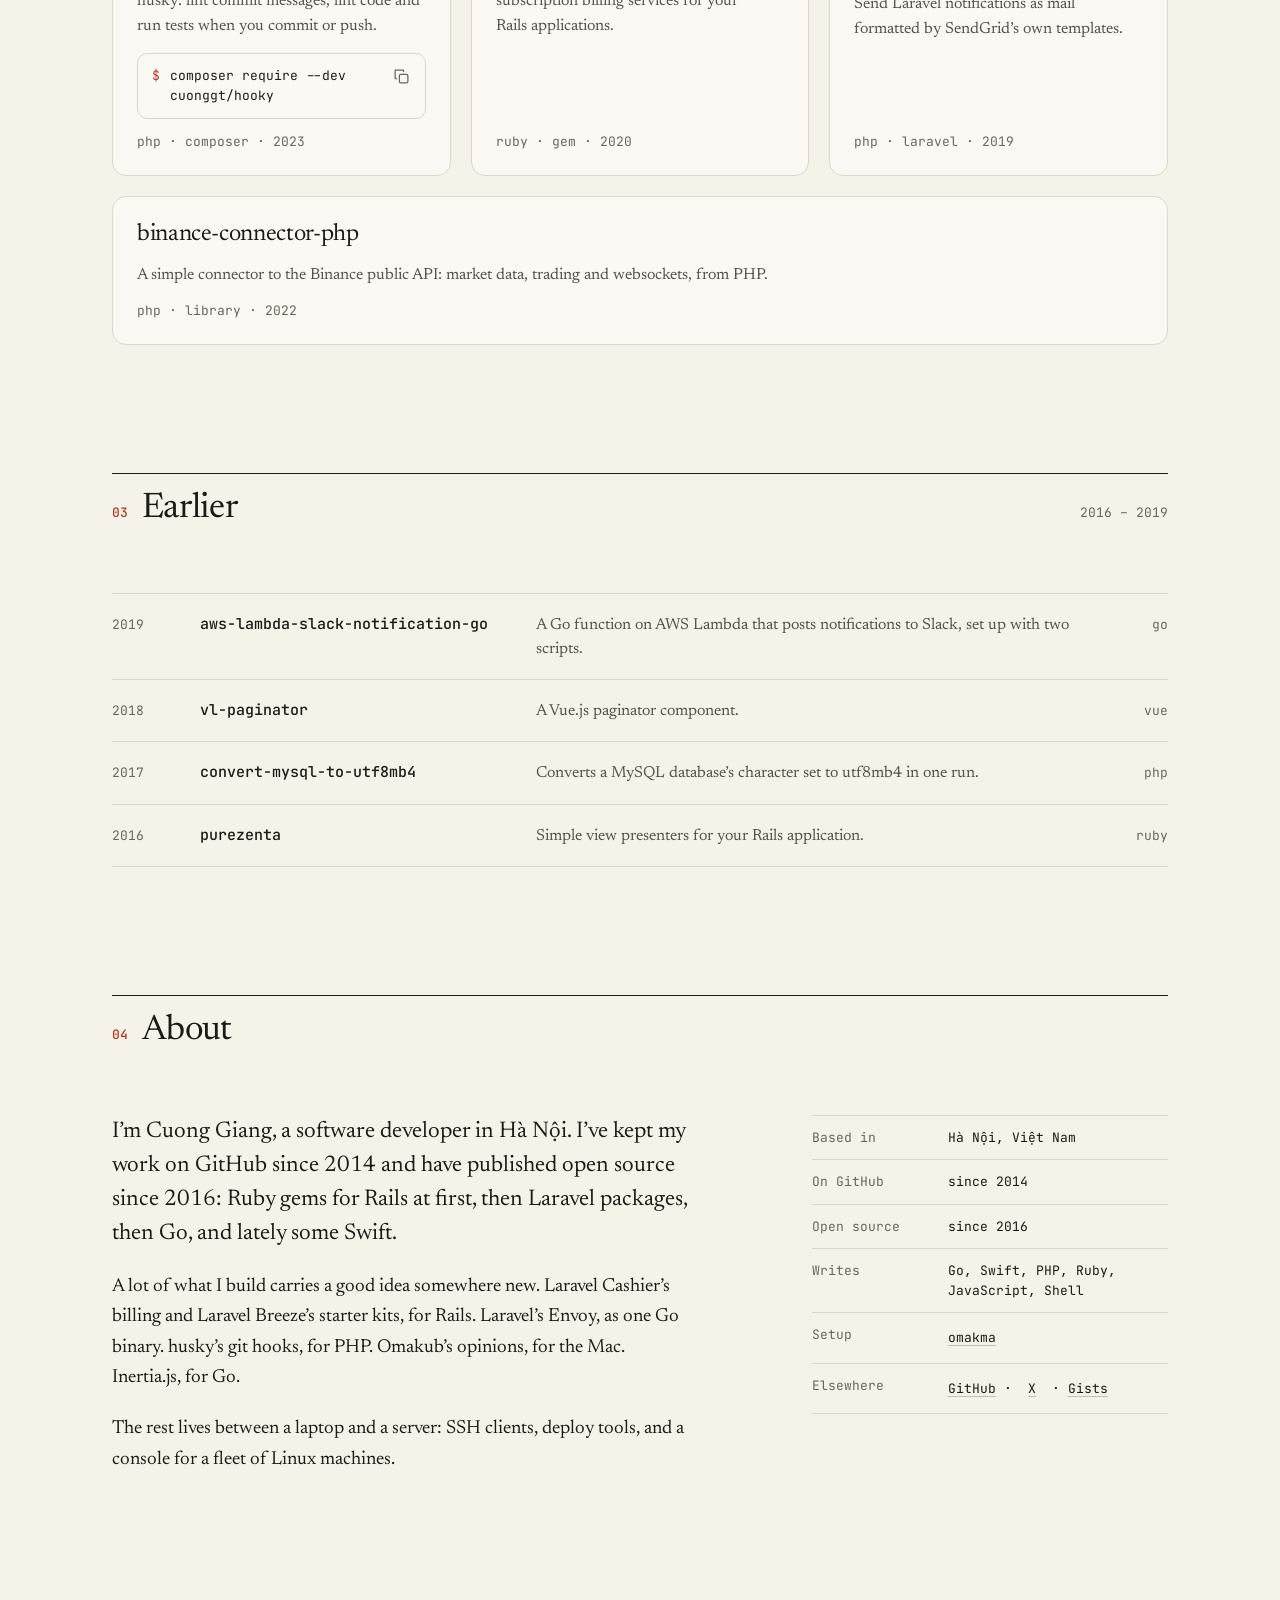
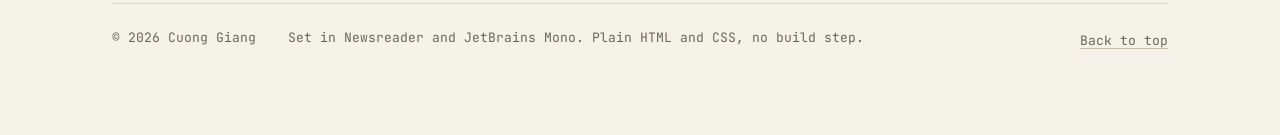
==== commit 1b84f8ef: "Add kaze and shellhand, and note where omassh came from kaze had been missing all along: the second " ====
--- a/index.html
+++ b/index.html
@@ -117,10 +117,11 @@
       <article class="project" id="omassh" data-nav="omassh" tabindex="-1" aria-labelledby="omassh-title">
         <div class="project-head">
           <div class="project-text">
-            <p class="meta"><span class="idx">01</span><span>go</span><span>ssh client</span><span>2026</span></p>
+            <p class="meta"><span class="idx">01</span><span>go</span><span>ssh client</span><span>2019 – 2026</span></p>
             <h3 class="project-name" id="omassh-title"><a href="https://github.com/cuonggt/omassh" data-primary>omassh<span class="visually-hidden"> on GitHub</span><svg class="icon" aria-hidden="true"><use href="#i-out"/></svg></a></h3>
             <p class="summary">A keyboard-driven SSH client for the terminal: Termius’s data model, lazygit’s interaction model, running on top of real OpenSSH.</p>
             <p class="body">Keep hosts in groups that share a user, a key and a jump host. Connect with a keystroke, full screen or in a pane beside the list. Browse files, keep tunnels up after you quit, and run a script across a whole group — all through the <code>ssh</code> already on your machine.</p>
+            <p class="quote">It began in 2019 as zzh, a connection manager, and took its present shape under a new name.</p>
           </div>
           <div class="project-side">
             <div class="cmd"><span class="cmd-prompt" aria-hidden="true">$</span><code>brew install <span class="nb">--cask</span> cuonggt/<wbr>tap/<wbr>omassh</code><button class="copy" type="button" data-copy="brew install --cask cuonggt/tap/omassh" aria-label="Copy install command for omassh"><svg class="icon i-copy" aria-hidden="true"><use href="#i-copy"/></svg><svg class="icon i-check" aria-hidden="true"><use href="#i-check"/></svg></button></div>
@@ -252,7 +253,7 @@
             <div class="term-screen" aria-hidden="true">
 <pre class="term-body"><span class="t-path">~/Projects</span> <span class="t-sym">$</span> omakma theme
 <span class="t-path">~/Projects</span> <span class="t-sym">$</span> ls
-<span class="t-dir">bosun</span>   <span class="t-dir">omakma</span>   <span class="t-dir">omassh</span>   <span class="t-dir">rove</span>   <span class="t-dir">tug</span>
+<span class="t-dir">bosun</span>   <span class="t-dir">omakma</span>   <span class="t-dir">omassh</span>   <span class="t-dir">rove</span>   <span class="t-dir">shellhand</span>   <span class="t-dir">tug</span>
 <span class="t-path">~/Projects</span> <span class="t-sym">$</span> <span class="t-cursor"></span></pre>
               <ol class="term-palette">
                 <li><i></i>black</li><li><i></i>red</li><li><i></i>green</li><li><i></i>yellow</li><li><i></i>blue</li><li><i></i>magenta</li><li><i></i>cyan</li><li><i></i>white</li>
@@ -269,10 +270,25 @@
       <header class="section-head">
         <span class="section-num" aria-hidden="true">02</span>
         <h2 id="more-title">More projects</h2>
-        <p class="section-note">Laravel, Rails, Go</p>
+        <p class="section-note">Rails, Laravel, Go, Swift</p>
       </header>
 
       <div class="cards">
+        <article class="card card--wide" data-nav="kaze" tabindex="-1" aria-labelledby="kaze-title">
+          <div class="card-text">
+            <h3 id="kaze-title"><a href="https://github.com/cuonggt/kaze" data-primary>kaze</a></h3>
+            <p>Authentication scaffolding for a new Rails application, in the spirit of Laravel Breeze. Login, registration, password reset, email verification and a settings area, generated into the app as code you own and then edit.</p>
+            <ul class="chips" aria-label="Stacks">
+              <li>hotwire</li><li>react</li><li>vue</li>
+            </ul>
+            <div class="cmd"><span class="cmd-prompt" aria-hidden="true">$</span><code>gem install kaze</code><button class="copy" type="button" data-copy="gem install kaze" aria-label="Copy install command for kaze"><svg class="icon i-copy" aria-hidden="true"><use href="#i-copy"/></svg><svg class="icon i-check" aria-hidden="true"><use href="#i-check"/></svg></button></div>
+            <p class="meta"><span>ruby</span><span>rails</span><span>2024</span></p>
+          </div>
+          <div class="card-shot">
+            <img src="assets/media/kaze.webp" width="800" height="500" loading="lazy" decoding="async" alt="A Kaze settings page: Profile, Password and Appearance tabs beside a form for name and email, with the application’s sidebar on the left.">
+          </div>
+        </article>
+
         <article class="card card--wide" data-nav="laravel-dibi" tabindex="-1" aria-labelledby="dibi-title">
           <div class="card-text">
             <h3 id="dibi-title"><a href="https://github.com/cuonggt/laravel-dibi" data-primary>laravel-dibi</a></h3>
@@ -283,6 +299,13 @@
           <div class="card-shot">
             <img src="assets/media/dibi.webp" width="1600" height="816" loading="lazy" decoding="async" alt="Dibi showing the rows of a users table, with a raw SQL filter above the grid and the list of tables on the left.">
           </div>
+        </article>
+
+        <article class="card" data-nav="shellhand" tabindex="-1" aria-labelledby="shellhand-title">
+          <h3 id="shellhand-title"><a href="https://github.com/cuonggt/shellhand" data-primary>shellhand</a></h3>
+          <p>A native macOS SSH client: a host list that inherits down its groups, tabs running the system’s own <code>ssh</code>, and files over SFTP — in a window rather than a terminal. Swift all the way down, and it wants macOS 26.</p>
+          <div class="cmd"><span class="cmd-prompt" aria-hidden="true">$</span><code>brew install <span class="nb">--cask</span> cuonggt/<wbr>tap/<wbr>shellhand</code><button class="copy" type="button" data-copy="brew install --cask cuonggt/tap/shellhand" aria-label="Copy install command for shellhand"><svg class="icon i-copy" aria-hidden="true"><use href="#i-copy"/></svg><svg class="icon i-check" aria-hidden="true"><use href="#i-check"/></svg></button></div>
+          <p class="meta"><span>swift</span><span>macos app</span><span>2026</span><span class="status">early</span></p>
         </article>
 
         <article class="card" data-nav="bosun" tabindex="-1" aria-labelledby="bosun-title">
@@ -353,15 +376,15 @@
 
       <div class="about">
         <div class="prose">
-          <p>I’m Cuong Giang, a software developer in <span lang="vi">Hà Nội</span>. I’ve kept my work on GitHub since 2014 and have published open source since 2016: Ruby gems for Rails at first, then Laravel packages, and lately mostly Go.</p>
-          <p>A lot of what I build carries a good idea somewhere new. Stripe billing in the style of Laravel Cashier, for Rails. Laravel’s Envoy, as one Go binary. husky’s git hooks, for PHP. Omakub’s opinions, for the Mac. Inertia.js, for Go.</p>
-          <p>The rest lives between a laptop and a server: an SSH client, deploy tools, and a console for a fleet of Linux machines.</p>
+          <p>I’m Cuong Giang, a software developer in <span lang="vi">Hà Nội</span>. I’ve kept my work on GitHub since 2014 and have published open source since 2016: Ruby gems for Rails at first, then Laravel packages, then Go, and lately some Swift.</p>
+          <p>A lot of what I build carries a good idea somewhere new. Laravel Cashier’s billing and Laravel Breeze’s starter kits, for Rails. Laravel’s Envoy, as one Go binary. husky’s git hooks, for PHP. Omakub’s opinions, for the Mac. Inertia.js, for Go.</p>
+          <p>The rest lives between a laptop and a server: SSH clients, deploy tools, and a console for a fleet of Linux machines.</p>
         </div>
         <dl class="facts">
           <div><dt>Based in</dt><dd lang="vi">Hà Nội, Việt Nam</dd></div>
           <div><dt>On GitHub</dt><dd>since 2014</dd></div>
           <div><dt>Open source</dt><dd>since 2016</dd></div>
-          <div><dt>Writes</dt><dd>Go, PHP, Ruby, JavaScript, Shell</dd></div>
+          <div><dt>Writes</dt><dd>Go, Swift, PHP, Ruby, JavaScript, Shell</dd></div>
           <div><dt>Setup</dt><dd><a href="https://github.com/cuonggt/omakma">omakma</a></dd></div>
           <div><dt>Elsewhere</dt><dd><a href="https://github.com/cuonggt" rel="me">GitHub</a> · <a href="https://x.com/cuonggt" rel="me">X</a> · <a href="https://gist.github.com/cuonggt">Gists</a></dd></div>
         </dl>
--- a/assets/site.css
+++ b/assets/site.css
@@ -791,14 +791,16 @@
   .cards { grid-template-columns: repeat(2, minmax(0, 1fr)); }
   .card--wide { grid-column: 1 / -1; }
 }
-/* The wide card has the first row to itself; a short last row is filled by its last card. */
+/* Each wide card has a row to itself; a short last row is filled by its last
+   card. The counting runs over every card, wide ones included, so these
+   selectors follow from the two wide cards coming first. */
 @media (min-width: 640px) and (max-width: 1023px) {
-  .cards > :last-child:nth-child(even) { grid-column: span 2; }
+  .cards > :last-child:nth-child(odd) { grid-column: 1 / -1; }
 }
 @media (min-width: 1024px) {
   .cards { grid-template-columns: repeat(3, minmax(0, 1fr)); gap: 1.25rem; }
-  .cards > :last-child:nth-child(3n) { grid-column: span 2; }
-  .cards > :last-child:nth-child(3n + 2) { grid-column: 1 / -1; }
+  .cards > :last-child:nth-child(3n) { grid-column: 1 / -1; }
+  .cards > :last-child:nth-child(3n + 1) { grid-column: span 2; }
 }
 
 .card {
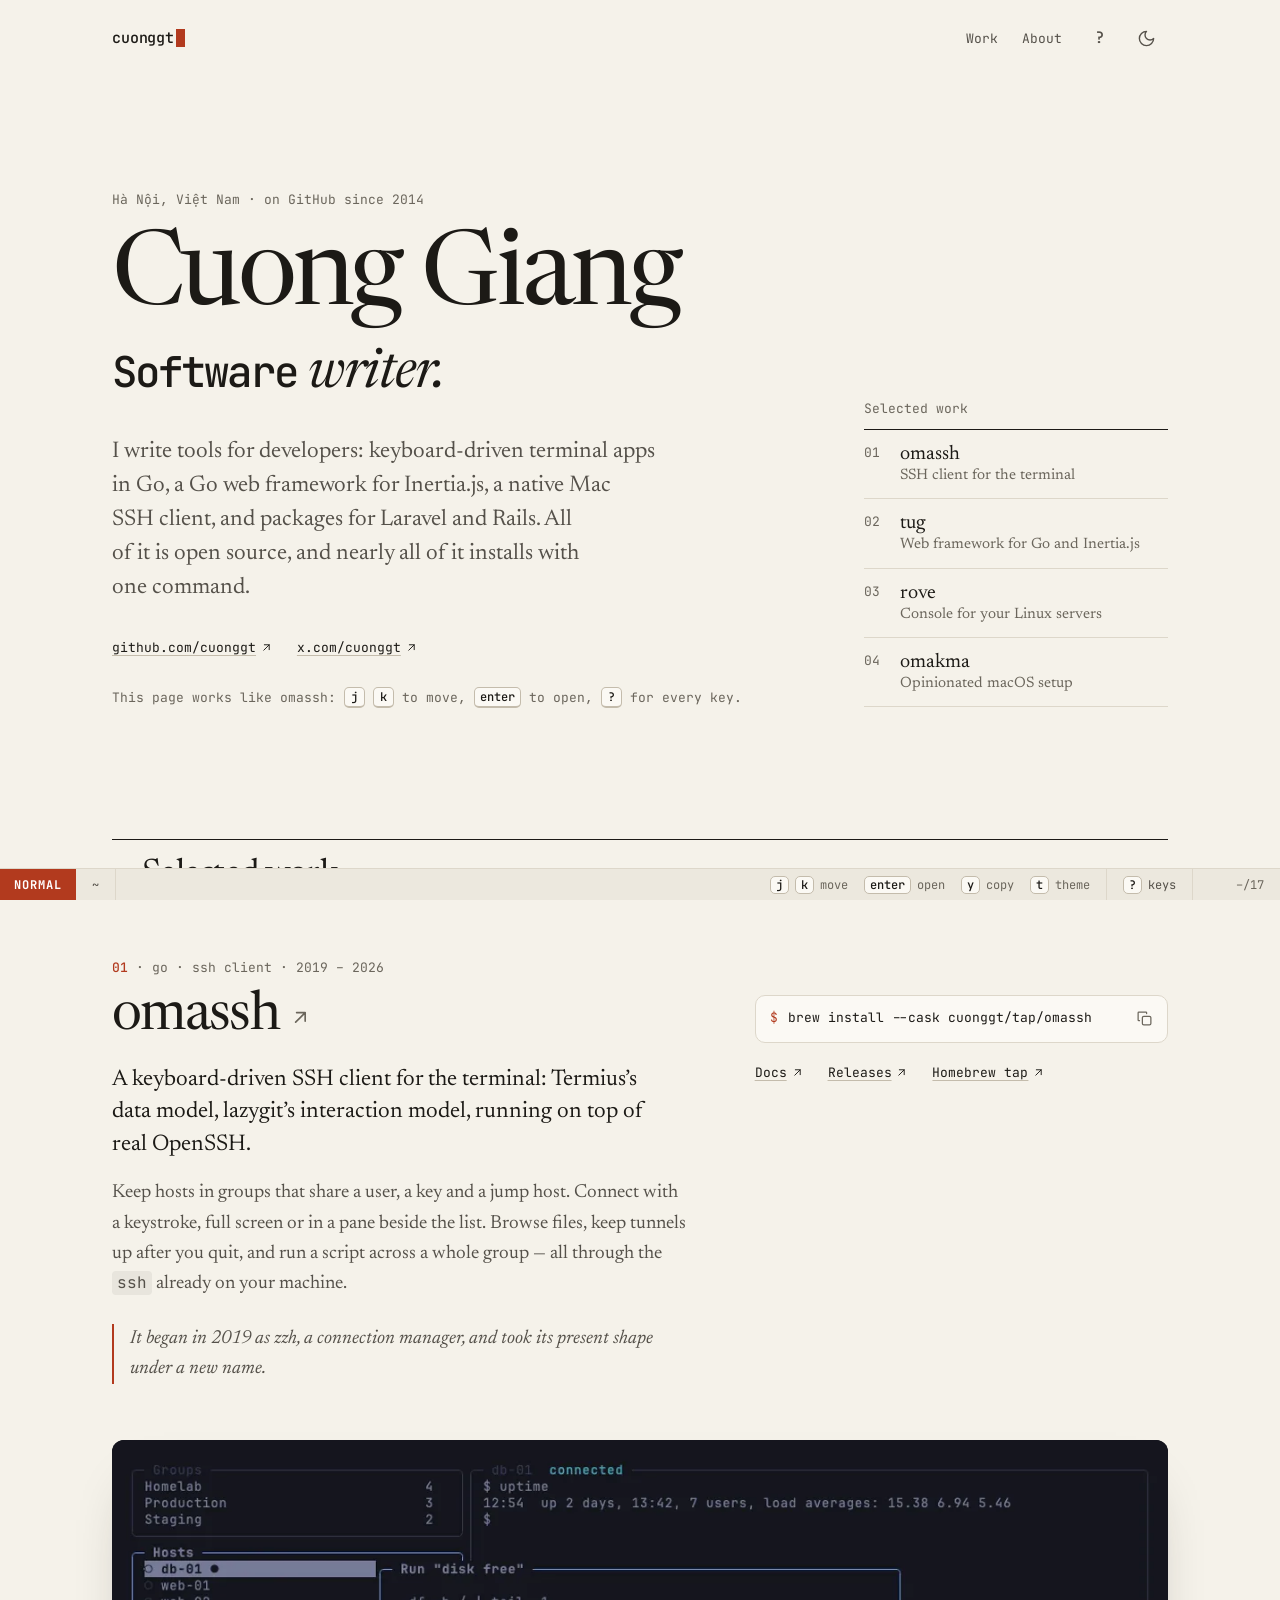
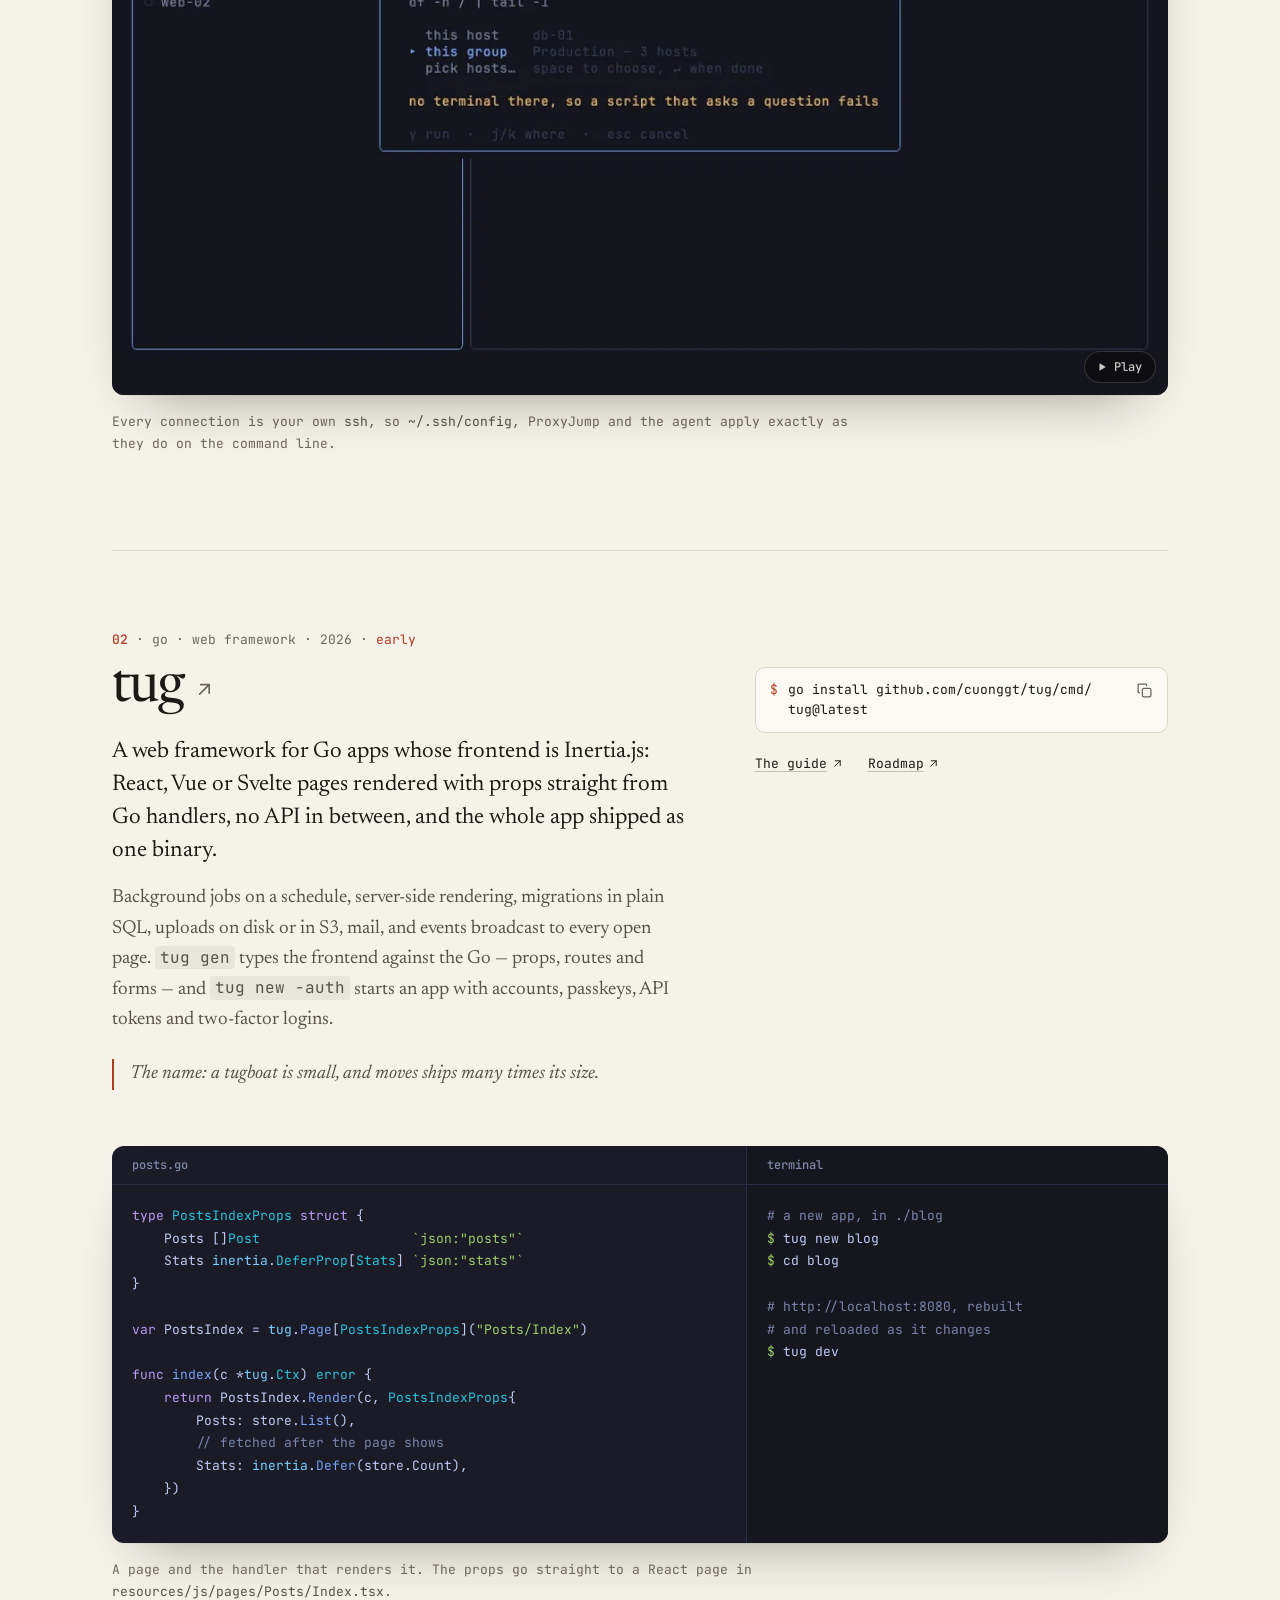
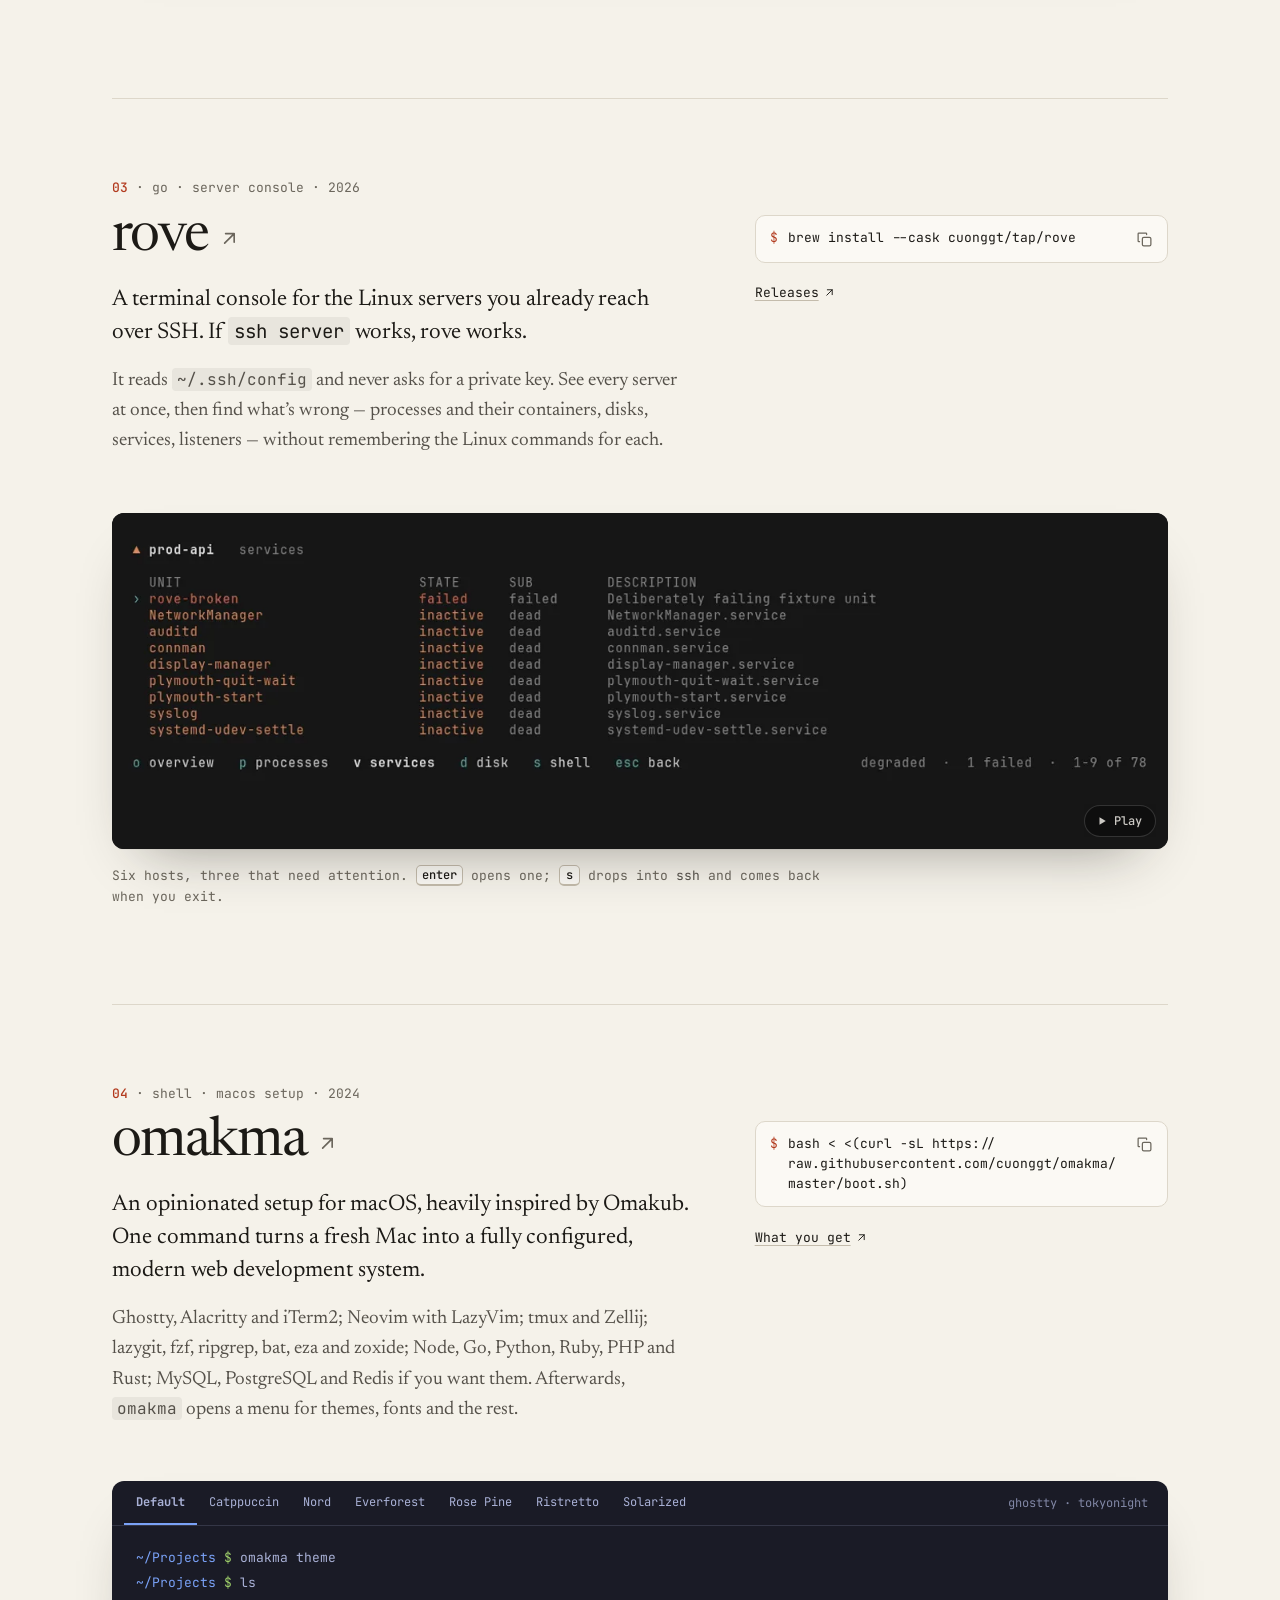
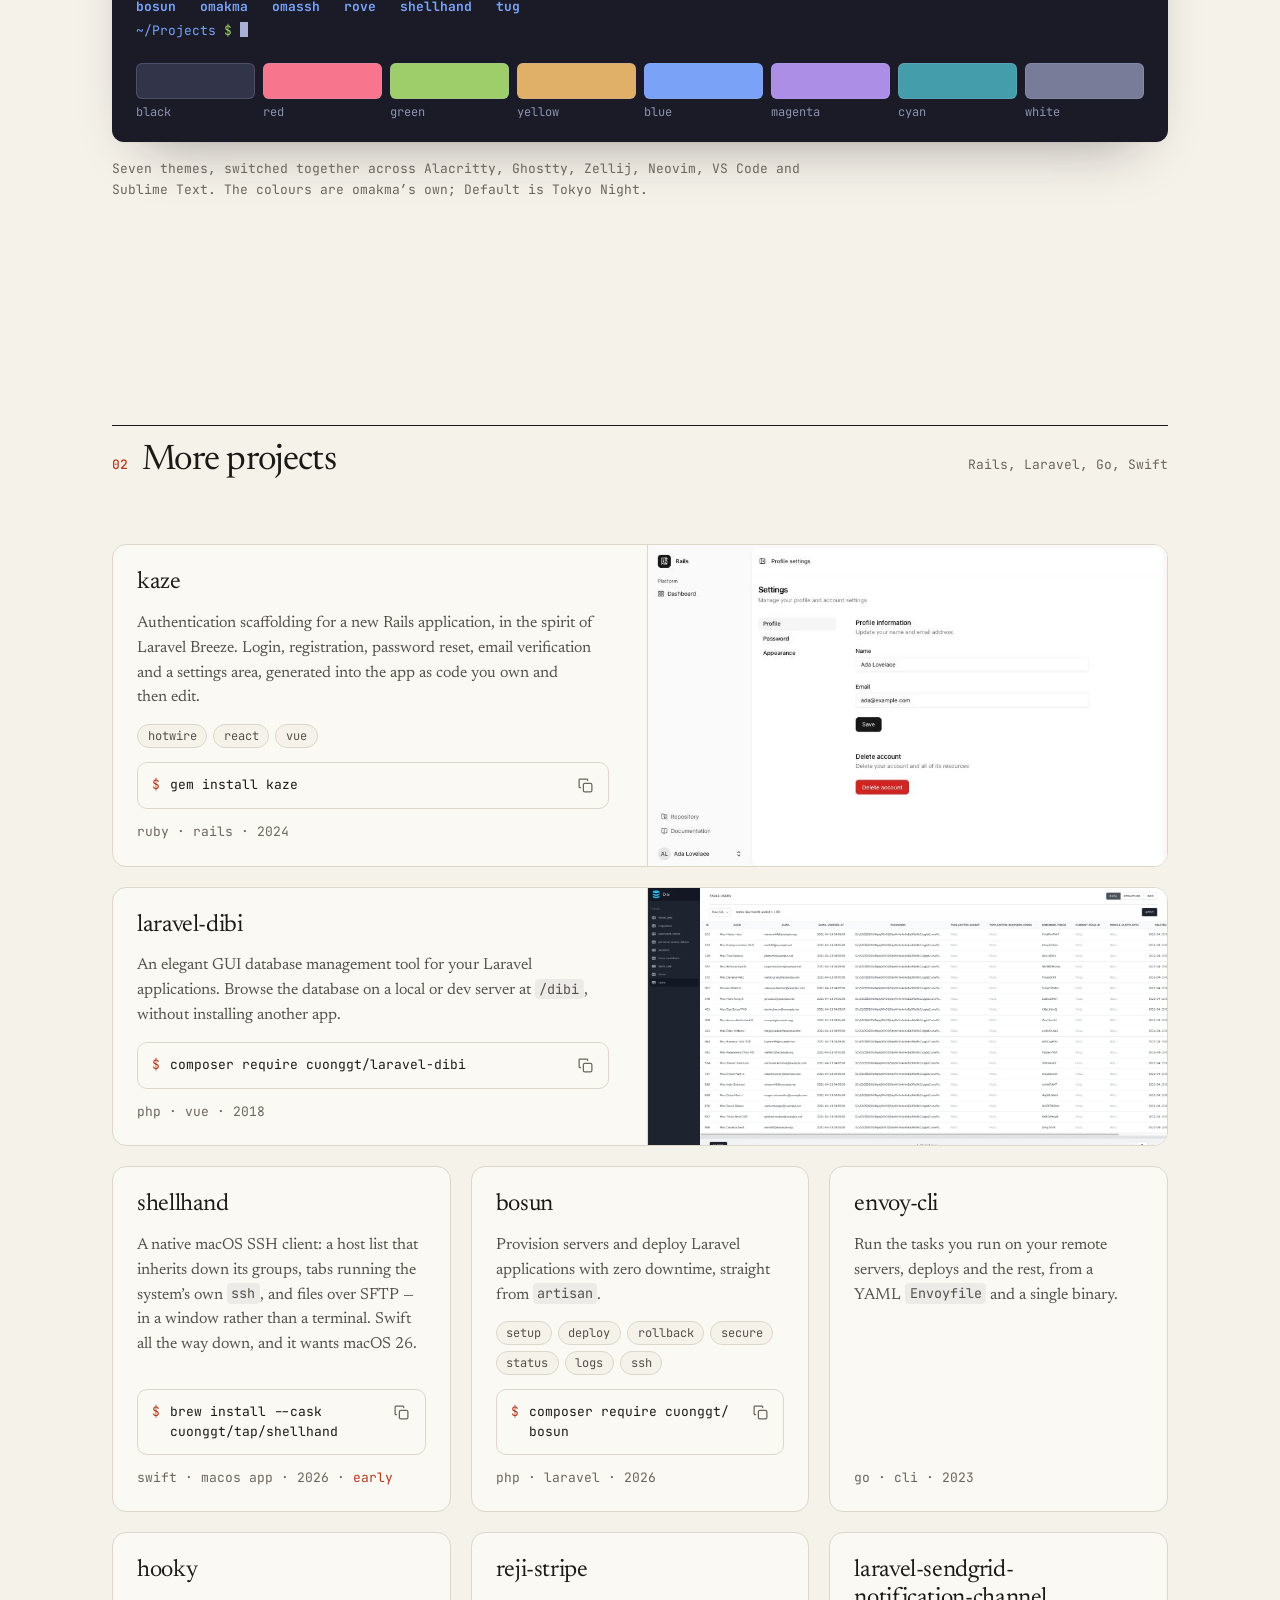
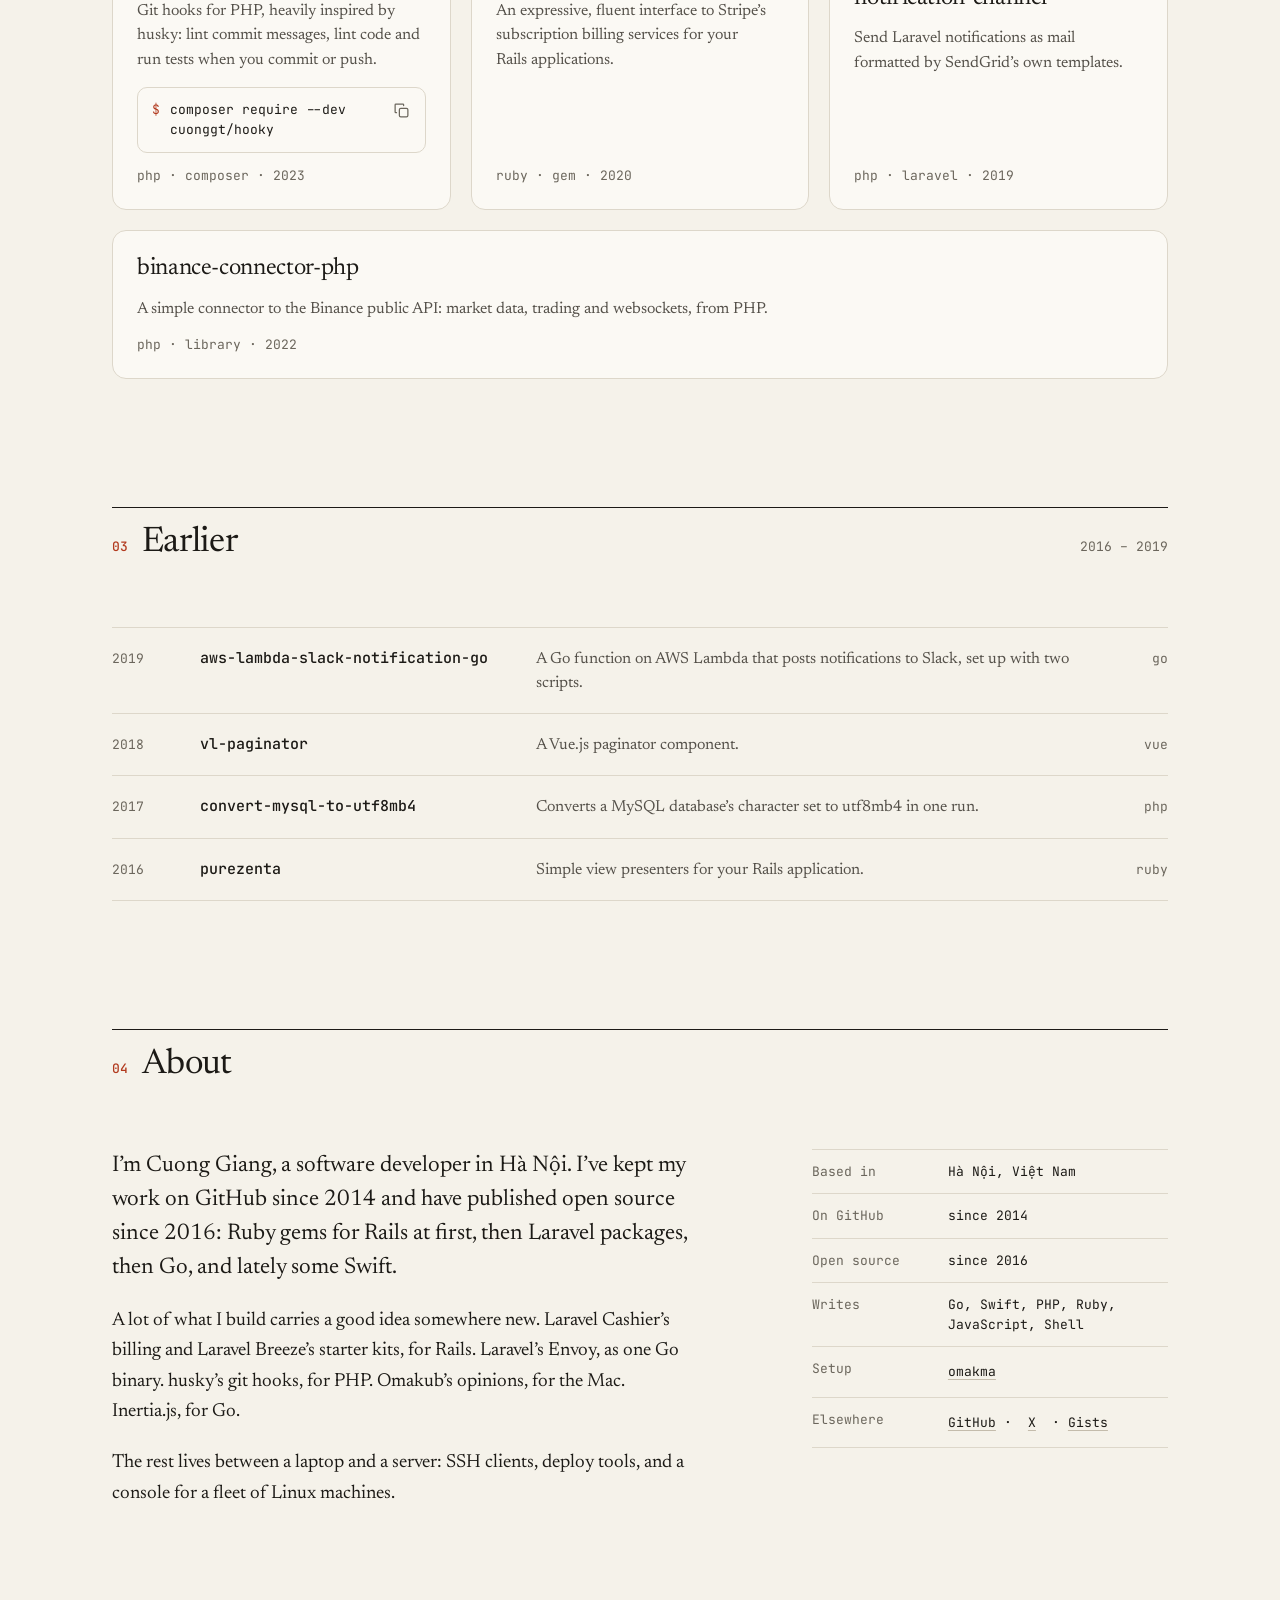
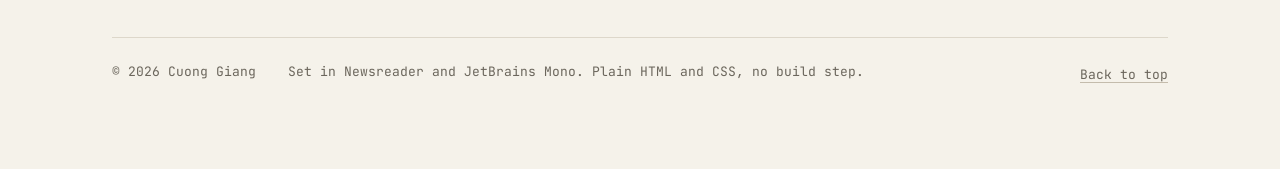
==== commit ac2cf17e: "Say the Mac app in the lede too The description and og:description name the native Mac SSH client, b" ====
--- a/index.html
+++ b/index.html
@@ -4,7 +4,7 @@
   <meta charset="utf-8">
   <meta name="viewport" content="width=device-width, initial-scale=1">
   <title>Cuong Giang — software writer</title>
-  <meta name="description" content="Cuong Giang, a software writer in Hà Nội, makes keyboard-driven terminal tools in Go, a Go web framework for Inertia.js, and packages for Laravel and Rails.">
+  <meta name="description" content="Cuong Giang, a software writer in Hà Nội. Terminal tools in Go, a Go web framework for Inertia.js, a native Mac SSH client, and Rails and Laravel packages.">
   <link rel="canonical" href="https://thaicuong.me/">
   <meta name="author" content="Cuong Giang">
   <meta name="color-scheme" content="light dark">
@@ -14,7 +14,7 @@
   <meta property="og:type" content="website">
   <meta property="og:url" content="https://thaicuong.me/">
   <meta property="og:title" content="Cuong Giang — software writer">
-  <meta property="og:description" content="Keyboard-driven terminal tools in Go, a Go web framework for Inertia.js, and packages for Laravel and Rails.">
+  <meta property="og:description" content="Keyboard-driven terminal tools in Go, a Go web framework for Inertia.js, a native Mac SSH client, and packages for Rails and Laravel.">
   <meta property="og:image" content="https://thaicuong.me/assets/og.png">
   <meta property="og:image:width" content="1200">
   <meta property="og:image:height" content="630">
@@ -87,7 +87,7 @@
         <p class="eyebrow"><span lang="vi">Hà Nội, Việt Nam</span> · on GitHub since 2014</p>
         <h1 id="hero-title">Cuong Giang</h1>
         <p class="tagline"><span class="mono">Software</span> <em>writer.</em></p>
-        <p class="lede">I write tools for developers: keyboard-driven terminal apps in Go, a Go web framework for Inertia.js, and packages for Laravel and Rails. All of it is open source, and nearly all of it installs with one command.</p>
+        <p class="lede">I write tools for developers: keyboard-driven terminal apps in Go, a Go web framework for Inertia.js, a native Mac SSH client, and packages for Laravel and Rails. All of it is open source, and nearly all of it installs with one command.</p>
         <ul class="hero-links">
           <li><a href="https://github.com/cuonggt" rel="me">github.com/cuonggt<svg class="icon" aria-hidden="true"><use href="#i-out"/></svg></a></li>
           <li><a href="https://x.com/cuonggt" rel="me">x.com/cuonggt<svg class="icon" aria-hidden="true"><use href="#i-out"/></svg></a></li>
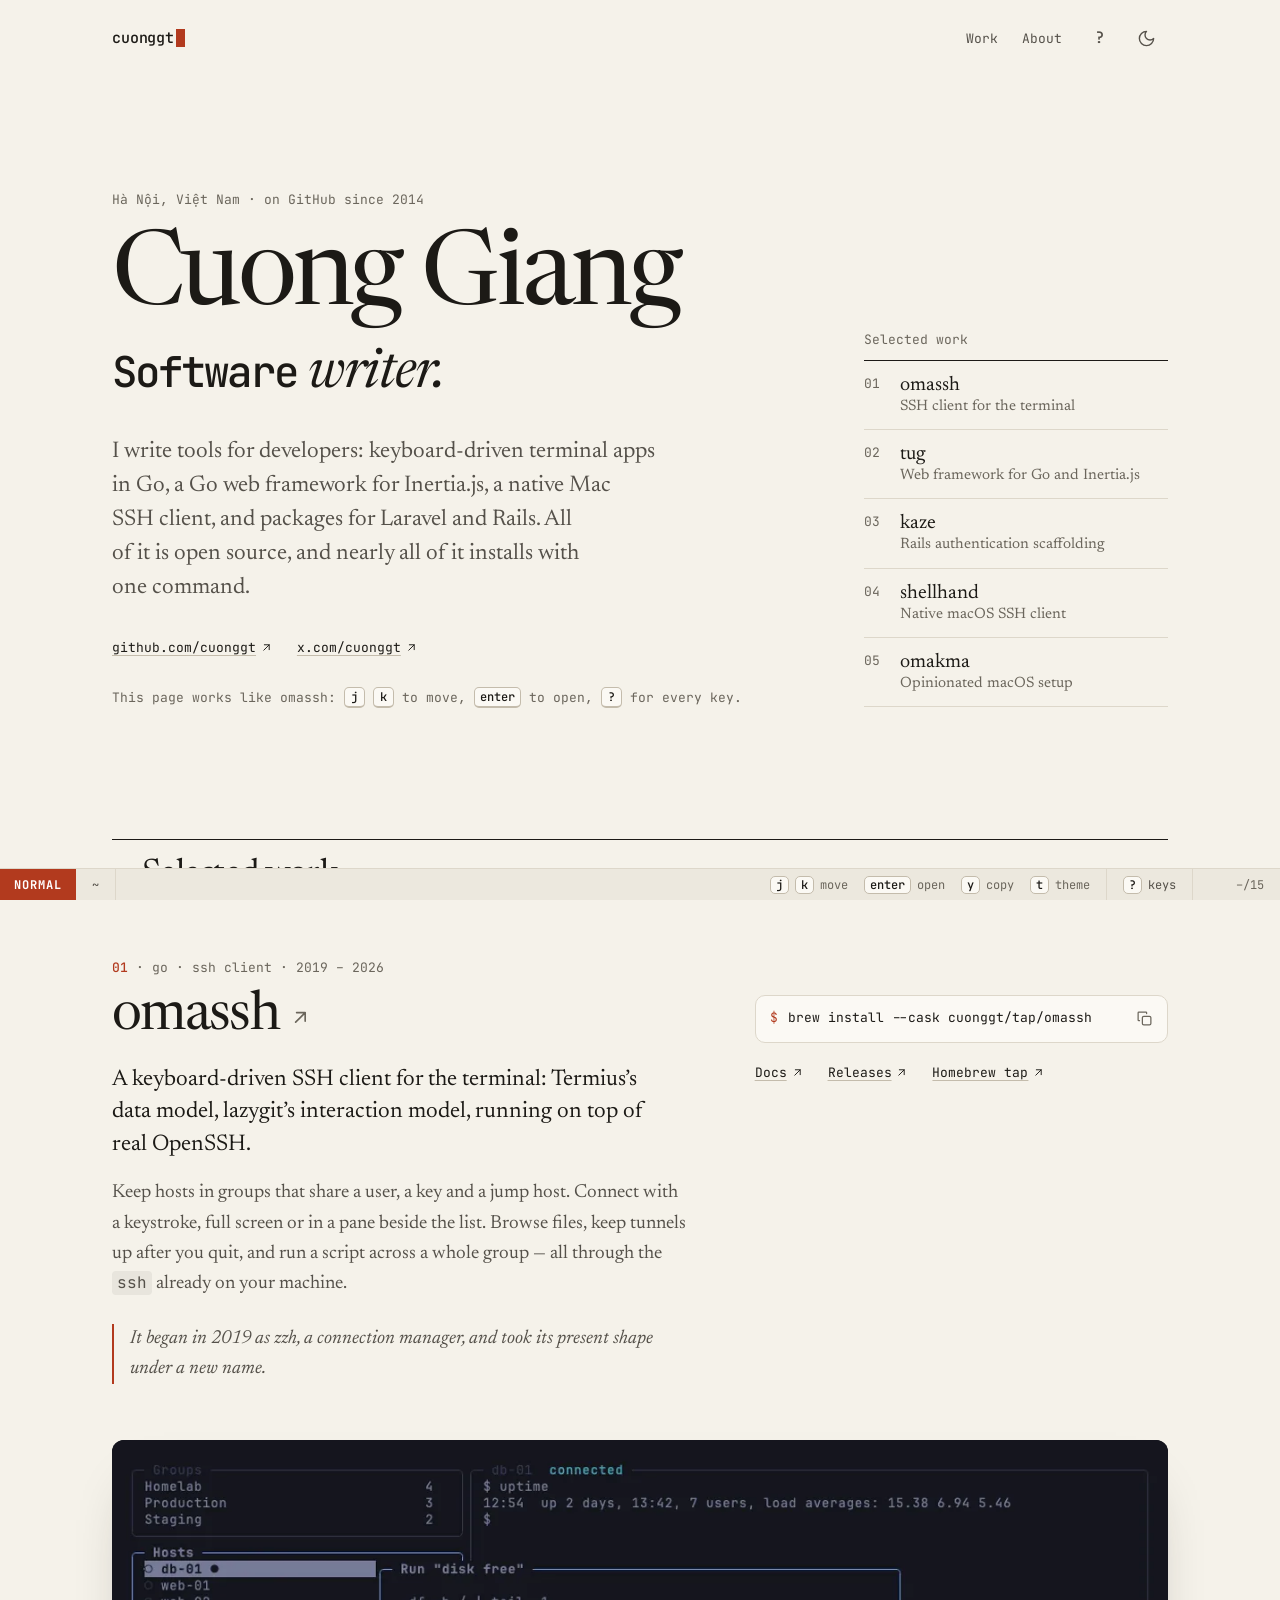
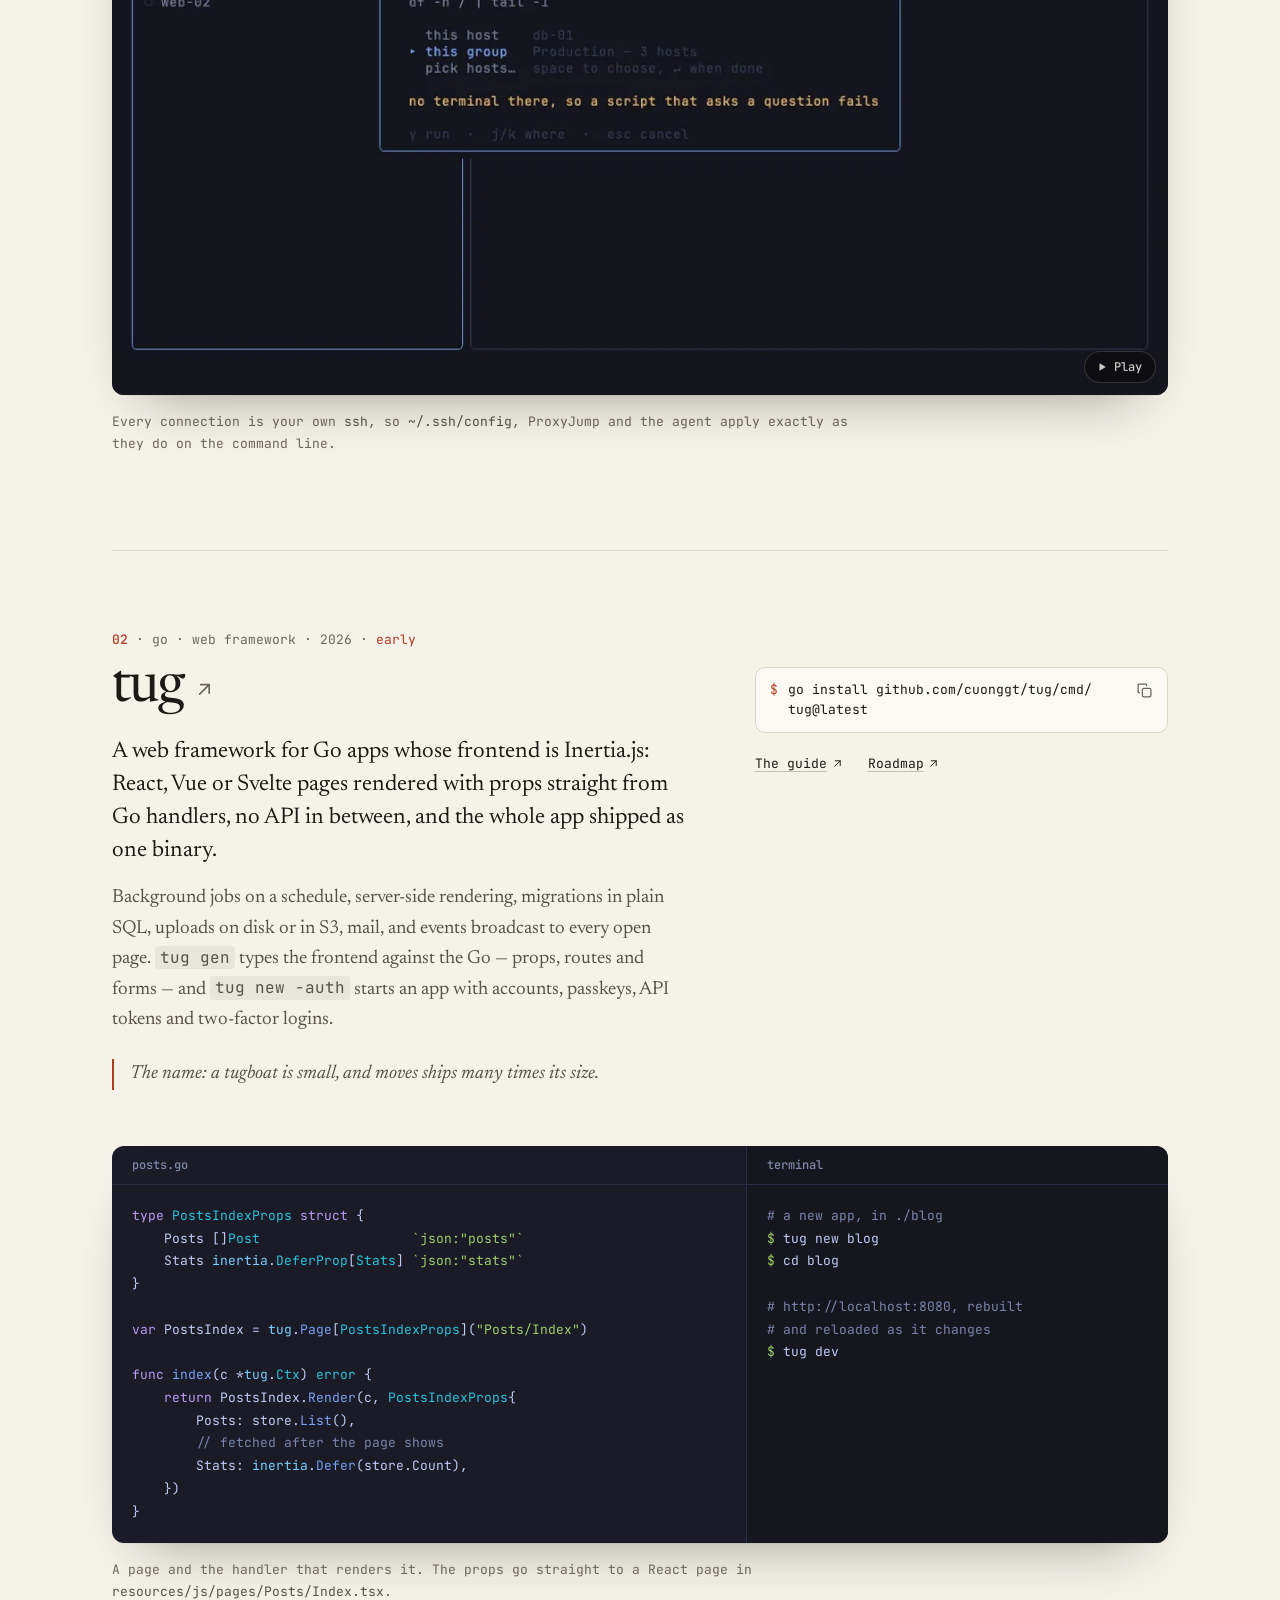
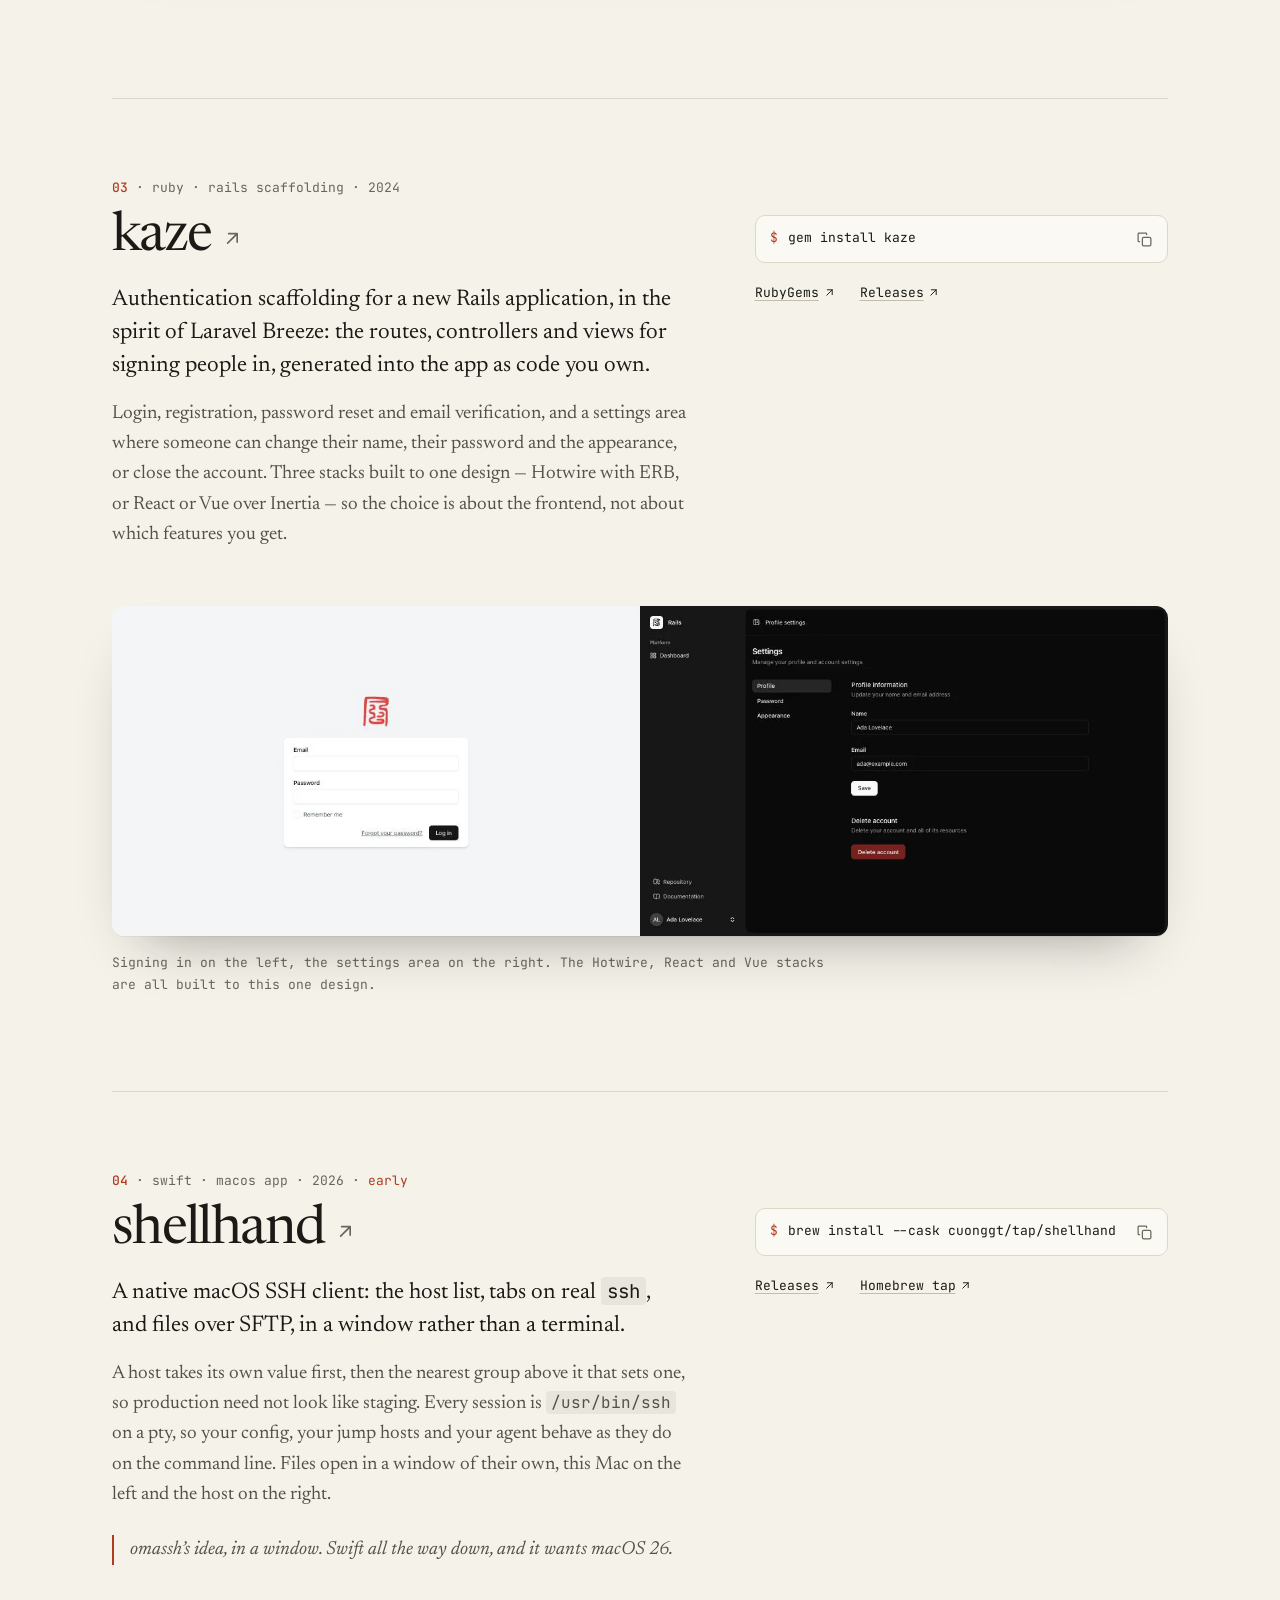
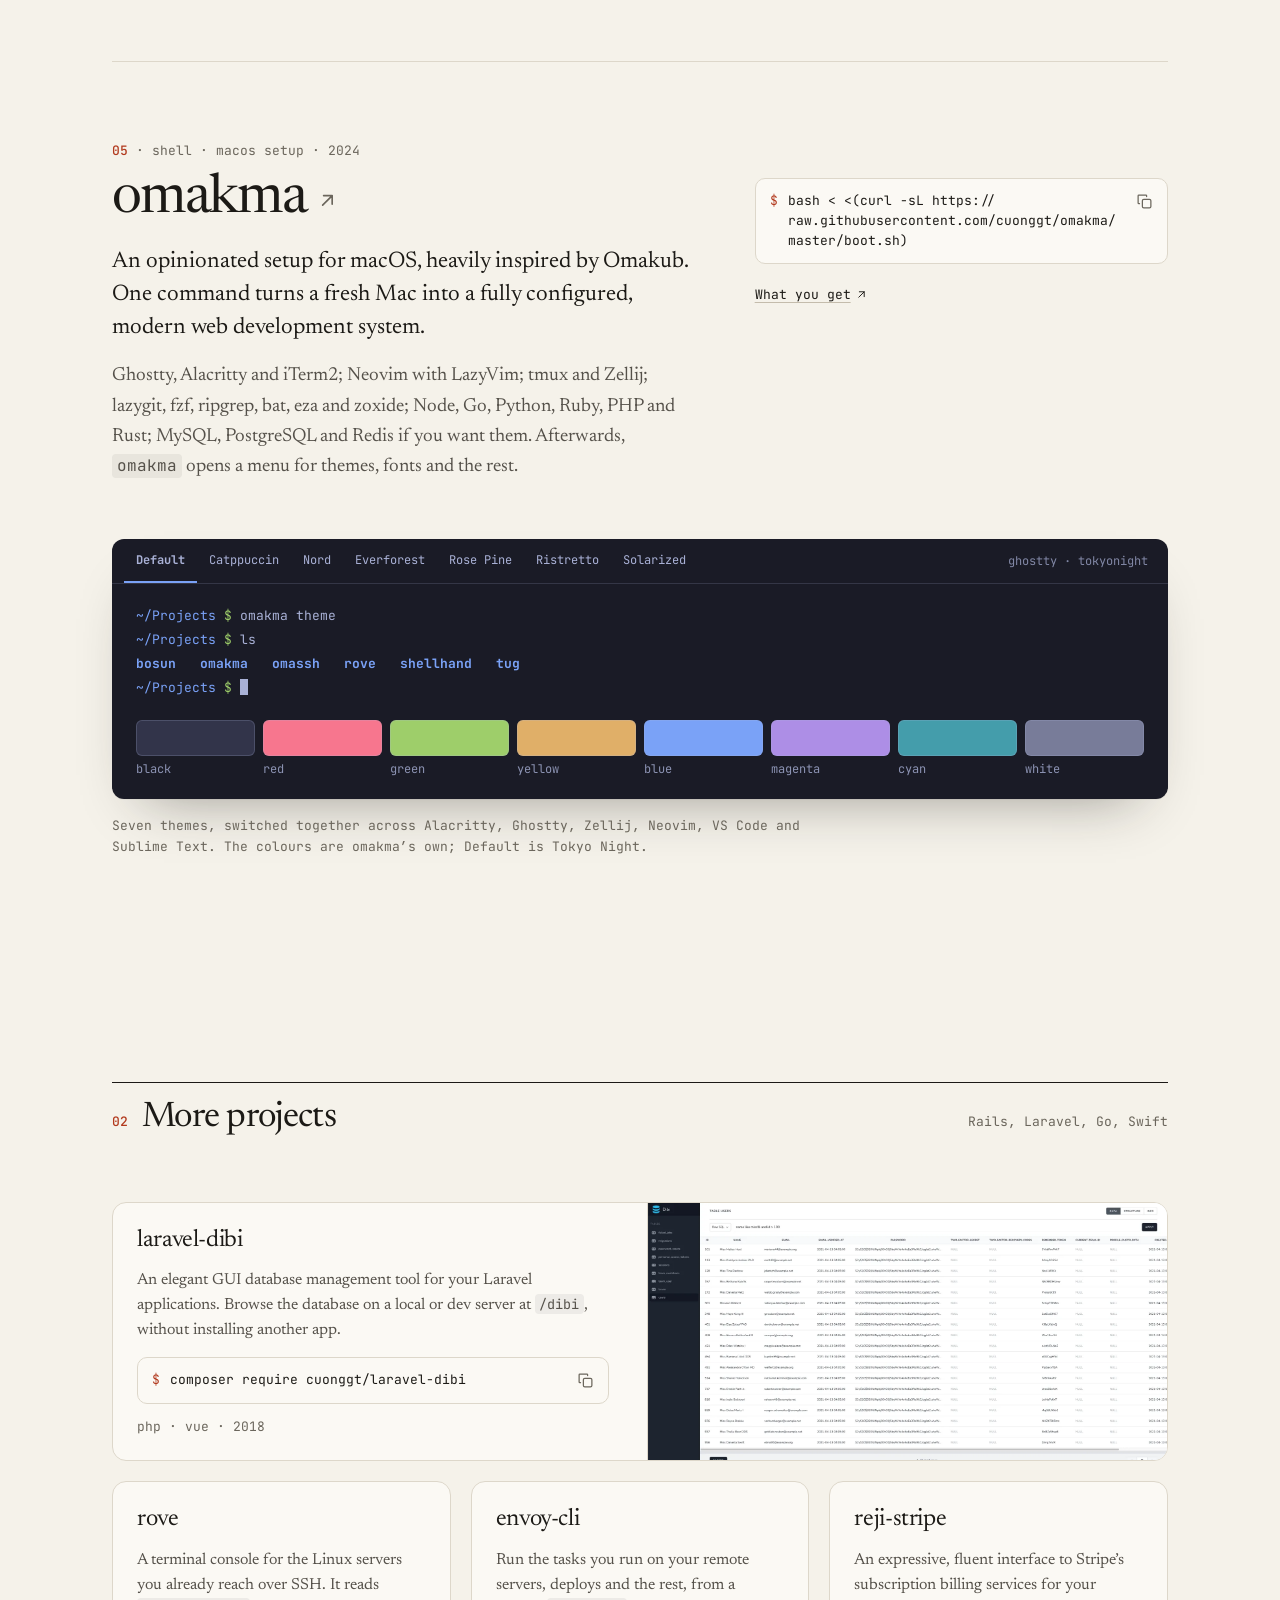
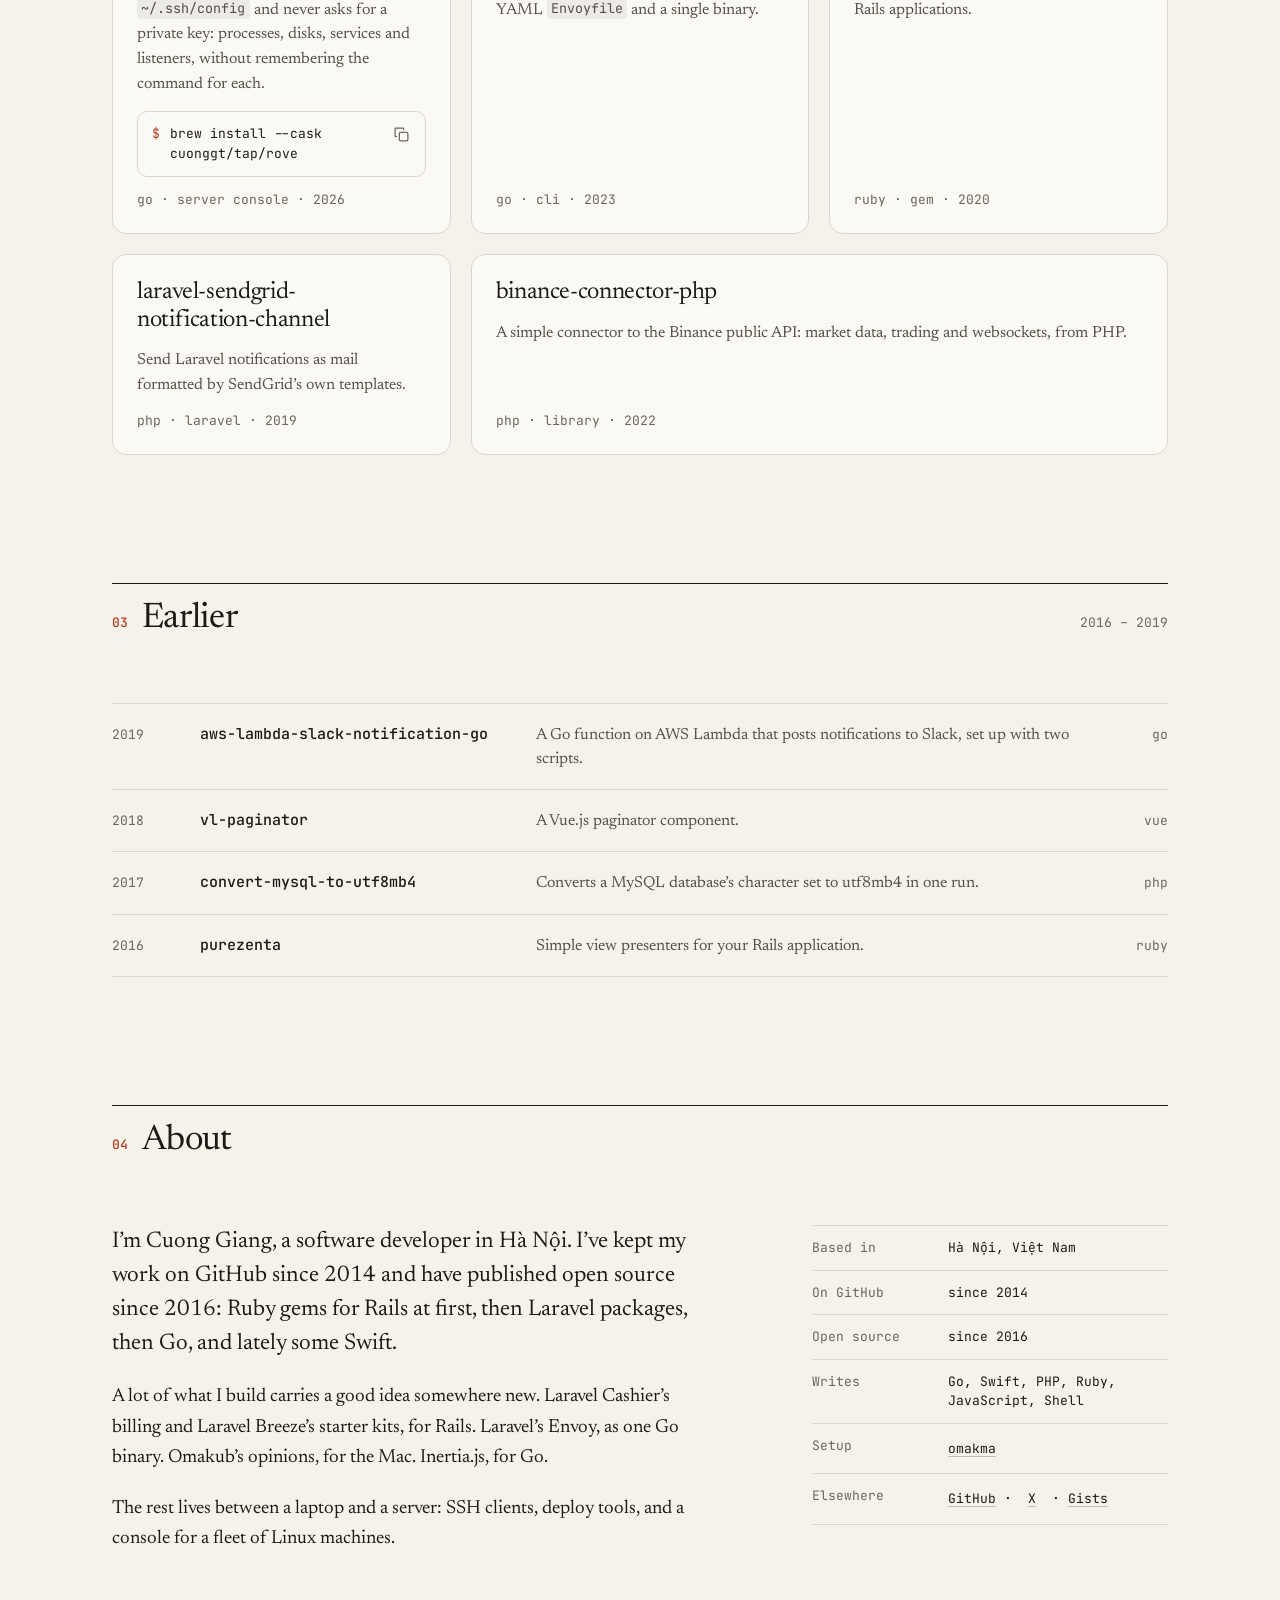
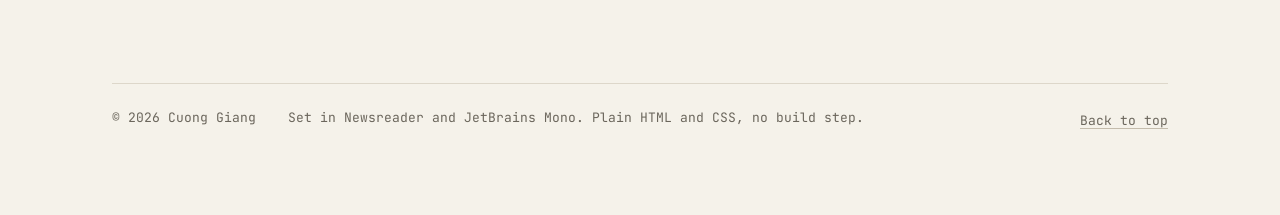
==== commit 696c1ef0: "Put kaze and shellhand in Selected work, and rove below it Selected work is omassh, tug, kaze, shell" ====
--- a/index.html
+++ b/index.html
@@ -100,8 +100,9 @@
         <ol>
           <li><a href="#omassh"><span class="toc-num">01</span><span class="toc-name">omassh</span><span class="toc-desc">SSH client for the terminal</span></a></li>
           <li><a href="#tug"><span class="toc-num">02</span><span class="toc-name">tug</span><span class="toc-desc">Web framework for Go and Inertia.js</span></a></li>
-          <li><a href="#rove"><span class="toc-num">03</span><span class="toc-name">rove</span><span class="toc-desc">Console for your Linux servers</span></a></li>
-          <li><a href="#omakma"><span class="toc-num">04</span><span class="toc-name">omakma</span><span class="toc-desc">Opinionated macOS setup</span></a></li>
+          <li><a href="#kaze"><span class="toc-num">03</span><span class="toc-name">kaze</span><span class="toc-desc">Rails authentication scaffolding</span></a></li>
+          <li><a href="#shellhand"><span class="toc-num">04</span><span class="toc-name">shellhand</span><span class="toc-desc">Native macOS SSH client</span></a></li>
+          <li><a href="#omakma"><span class="toc-num">05</span><span class="toc-name">omakma</span><span class="toc-desc">Opinionated macOS setup</span></a></li>
         </ol>
       </nav>
     </section>
@@ -111,7 +112,7 @@
       <header class="section-head">
         <span class="section-num" aria-hidden="true">01</span>
         <h2 id="work-title">Selected work</h2>
-        <p class="section-note">2024 – 2026</p>
+        <p class="section-note">2019 – 2026</p>
       </header>
 
       <article class="project" id="omassh" data-nav="omassh" tabindex="-1" aria-labelledby="omassh-title">
@@ -194,36 +195,53 @@
         </figure>
       </article>
 
-      <article class="project" id="rove" data-nav="rove" tabindex="-1" aria-labelledby="rove-title">
+      <article class="project" id="kaze" data-nav="kaze" tabindex="-1" aria-labelledby="kaze-title">
         <div class="project-head">
           <div class="project-text">
-            <p class="meta"><span class="idx">03</span><span>go</span><span>server console</span><span>2026</span></p>
-            <h3 class="project-name" id="rove-title"><a href="https://github.com/cuonggt/rove" data-primary>rove<span class="visually-hidden"> on GitHub</span><svg class="icon" aria-hidden="true"><use href="#i-out"/></svg></a></h3>
-            <p class="summary">A terminal console for the Linux servers you already reach over SSH. If <code>ssh server</code> works, rove works.</p>
-            <p class="body">It reads <code>~/.ssh/config</code> and never asks for a private key. See every server at once, then find what’s wrong — processes and their containers, disks, services, listeners — without remembering the Linux commands for each.</p>
+            <p class="meta"><span class="idx">03</span><span>ruby</span><span>rails scaffolding</span><span>2024</span></p>
+            <h3 class="project-name" id="kaze-title"><a href="https://github.com/cuonggt/kaze" data-primary>kaze<span class="visually-hidden"> on GitHub</span><svg class="icon" aria-hidden="true"><use href="#i-out"/></svg></a></h3>
+            <p class="summary">Authentication scaffolding for a new Rails application, in the spirit of Laravel Breeze: the routes, controllers and views for signing people in, generated into the app as code you own.</p>
+            <p class="body">Login, registration, password reset and email verification, and a settings area where someone can change their name, their password and the appearance, or close the account. Three stacks built to one design — Hotwire with ERB, or React or Vue over Inertia — so the choice is about the frontend, not about which features you get.</p>
           </div>
           <div class="project-side">
-            <div class="cmd"><span class="cmd-prompt" aria-hidden="true">$</span><code>brew install <span class="nb">--cask</span> cuonggt/<wbr>tap/<wbr>rove</code><button class="copy" type="button" data-copy="brew install --cask cuonggt/tap/rove" aria-label="Copy install command for rove"><svg class="icon i-copy" aria-hidden="true"><use href="#i-copy"/></svg><svg class="icon i-check" aria-hidden="true"><use href="#i-check"/></svg></button></div>
+            <div class="cmd"><span class="cmd-prompt" aria-hidden="true">$</span><code>gem install kaze</code><button class="copy" type="button" data-copy="gem install kaze" aria-label="Copy install command for kaze"><svg class="icon i-copy" aria-hidden="true"><use href="#i-copy"/></svg><svg class="icon i-check" aria-hidden="true"><use href="#i-check"/></svg></button></div>
             <ul class="links">
-              <li><a href="https://github.com/cuonggt/rove/releases">Releases<svg class="icon" aria-hidden="true"><use href="#i-out"/></svg></a></li>
+              <li><a href="https://rubygems.org/gems/kaze">RubyGems<svg class="icon" aria-hidden="true"><use href="#i-out"/></svg></a></li>
+              <li><a href="https://github.com/cuonggt/kaze/releases">Releases<svg class="icon" aria-hidden="true"><use href="#i-out"/></svg></a></li>
             </ul>
           </div>
         </div>
-        <figure class="media" data-demo>
-          <div class="frame" style="--media-bg: #161616; --ratio: 1320 / 420">
-            <video width="1320" height="420" muted loop playsinline preload="none" poster="assets/media/rove.webp" aria-label="rove demo: a fleet of six hosts, then one host's overview, processes, services and disk">
-              <source src="assets/media/rove.mp4" type="video/mp4">
-            </video>
-            <button class="demo-toggle" type="button" aria-label="Play demo"><svg class="icon i-play" aria-hidden="true"><use href="#i-play"/></svg><svg class="icon i-pause" aria-hidden="true"><use href="#i-pause"/></svg><span class="demo-label" aria-hidden="true">Play</span></button>
-          </div>
-          <figcaption>Six hosts, three that need attention. <kbd>enter</kbd> opens one; <kbd>s</kbd> drops into <code>ssh</code> and comes back when you exit.</figcaption>
+        <figure class="media">
+          <div class="frame" style="--media-bg: #f1f2f4; --ratio: 1600 / 500">
+            <img src="assets/media/kaze.webp" width="1600" height="500" loading="lazy" decoding="async" alt="Two Kaze screens side by side: a login form with email and password in light mode, and the profile settings page in dark mode.">
+          </div>
+          <figcaption>Signing in on the left, the settings area on the right. The Hotwire, React and Vue stacks are all built to this one design.</figcaption>
         </figure>
+      </article>
+
+      <article class="project" id="shellhand" data-nav="shellhand" tabindex="-1" aria-labelledby="shellhand-title">
+        <div class="project-head">
+          <div class="project-text">
+            <p class="meta"><span class="idx">04</span><span>swift</span><span>macos app</span><span>2026</span><span class="status">early</span></p>
+            <h3 class="project-name" id="shellhand-title"><a href="https://github.com/cuonggt/shellhand" data-primary>shellhand<span class="visually-hidden"> on GitHub</span><svg class="icon" aria-hidden="true"><use href="#i-out"/></svg></a></h3>
+            <p class="summary">A native macOS SSH client: the host list, tabs on real <code>ssh</code>, and files over SFTP, in a window rather than a terminal.</p>
+            <p class="body">A host takes its own value first, then the nearest group above it that sets one, so production need not look like staging. Every session is <code>/usr/bin/ssh</code> on a pty, so your config, your jump hosts and your agent behave as they do on the command line. Files open in a window of their own, this Mac on the left and the host on the right.</p>
+            <p class="quote">omassh’s idea, in a window. Swift all the way down, and it wants macOS 26.</p>
+          </div>
+          <div class="project-side">
+            <div class="cmd"><span class="cmd-prompt" aria-hidden="true">$</span><code>brew install <span class="nb">--cask</span> cuonggt/<wbr>tap/<wbr>shellhand</code><button class="copy" type="button" data-copy="brew install --cask cuonggt/tap/shellhand" aria-label="Copy install command for shellhand"><svg class="icon i-copy" aria-hidden="true"><use href="#i-copy"/></svg><svg class="icon i-check" aria-hidden="true"><use href="#i-check"/></svg></button></div>
+            <ul class="links">
+              <li><a href="https://github.com/cuonggt/shellhand/releases">Releases<svg class="icon" aria-hidden="true"><use href="#i-out"/></svg></a></li>
+              <li><a href="https://github.com/cuonggt/homebrew-tap">Homebrew tap<svg class="icon" aria-hidden="true"><use href="#i-out"/></svg></a></li>
+            </ul>
+          </div>
+        </div>
       </article>
 
       <article class="project" id="omakma" data-nav="omakma" tabindex="-1" aria-labelledby="omakma-title">
         <div class="project-head">
           <div class="project-text">
-            <p class="meta"><span class="idx">04</span><span>shell</span><span>macos setup</span><span>2024</span></p>
+            <p class="meta"><span class="idx">05</span><span>shell</span><span>macos setup</span><span>2024</span></p>
             <h3 class="project-name" id="omakma-title"><a href="https://github.com/cuonggt/omakma" data-primary>omakma<span class="visually-hidden"> on GitHub</span><svg class="icon" aria-hidden="true"><use href="#i-out"/></svg></a></h3>
             <p class="summary">An opinionated setup for macOS, heavily inspired by Omakub. One command turns a fresh Mac into a fully configured, modern web development system.</p>
             <p class="body">Ghostty, Alacritty and iTerm2; Neovim with LazyVim; tmux and Zellij; lazygit, fzf, ripgrep, bat, eza and zoxide; Node, Go, Python, Ruby, PHP and Rust; MySQL, PostgreSQL and Redis if you want them. Afterwards, <code>omakma</code> opens a menu for themes, fonts and the rest.</p>
@@ -274,21 +292,6 @@
       </header>
 
       <div class="cards">
-        <article class="card card--wide" data-nav="kaze" tabindex="-1" aria-labelledby="kaze-title">
-          <div class="card-text">
-            <h3 id="kaze-title"><a href="https://github.com/cuonggt/kaze" data-primary>kaze</a></h3>
-            <p>Authentication scaffolding for a new Rails application, in the spirit of Laravel Breeze. Login, registration, password reset, email verification and a settings area, generated into the app as code you own and then edit.</p>
-            <ul class="chips" aria-label="Stacks">
-              <li>hotwire</li><li>react</li><li>vue</li>
-            </ul>
-            <div class="cmd"><span class="cmd-prompt" aria-hidden="true">$</span><code>gem install kaze</code><button class="copy" type="button" data-copy="gem install kaze" aria-label="Copy install command for kaze"><svg class="icon i-copy" aria-hidden="true"><use href="#i-copy"/></svg><svg class="icon i-check" aria-hidden="true"><use href="#i-check"/></svg></button></div>
-            <p class="meta"><span>ruby</span><span>rails</span><span>2024</span></p>
-          </div>
-          <div class="card-shot">
-            <img src="assets/media/kaze.webp" width="800" height="500" loading="lazy" decoding="async" alt="A Kaze settings page: Profile, Password and Appearance tabs beside a form for name and email, with the application’s sidebar on the left.">
-          </div>
-        </article>
-
         <article class="card card--wide" data-nav="laravel-dibi" tabindex="-1" aria-labelledby="dibi-title">
           <div class="card-text">
             <h3 id="dibi-title"><a href="https://github.com/cuonggt/laravel-dibi" data-primary>laravel-dibi</a></h3>
@@ -301,34 +304,17 @@
           </div>
         </article>
 
-        <article class="card" data-nav="shellhand" tabindex="-1" aria-labelledby="shellhand-title">
-          <h3 id="shellhand-title"><a href="https://github.com/cuonggt/shellhand" data-primary>shellhand</a></h3>
-          <p>A native macOS SSH client: a host list that inherits down its groups, tabs running the system’s own <code>ssh</code>, and files over SFTP — in a window rather than a terminal. Swift all the way down, and it wants macOS 26.</p>
-          <div class="cmd"><span class="cmd-prompt" aria-hidden="true">$</span><code>brew install <span class="nb">--cask</span> cuonggt/<wbr>tap/<wbr>shellhand</code><button class="copy" type="button" data-copy="brew install --cask cuonggt/tap/shellhand" aria-label="Copy install command for shellhand"><svg class="icon i-copy" aria-hidden="true"><use href="#i-copy"/></svg><svg class="icon i-check" aria-hidden="true"><use href="#i-check"/></svg></button></div>
-          <p class="meta"><span>swift</span><span>macos app</span><span>2026</span><span class="status">early</span></p>
-        </article>
-
-        <article class="card" data-nav="bosun" tabindex="-1" aria-labelledby="bosun-title">
-          <h3 id="bosun-title"><a href="https://github.com/cuonggt/bosun" data-primary>bosun</a></h3>
-          <p>Provision servers and deploy Laravel applications with zero downtime, straight from <code>artisan</code>.</p>
-          <ul class="chips" aria-label="Artisan commands">
-            <li>setup</li><li>deploy</li><li>rollback</li><li>secure</li><li>status</li><li>logs</li><li>ssh</li>
-          </ul>
-          <div class="cmd"><span class="cmd-prompt" aria-hidden="true">$</span><code>composer require cuonggt/<wbr>bosun</code><button class="copy" type="button" data-copy="composer require cuonggt/bosun" aria-label="Copy install command for bosun"><svg class="icon i-copy" aria-hidden="true"><use href="#i-copy"/></svg><svg class="icon i-check" aria-hidden="true"><use href="#i-check"/></svg></button></div>
-          <p class="meta"><span>php</span><span>laravel</span><span>2026</span></p>
+        <article class="card" data-nav="rove" tabindex="-1" aria-labelledby="rove-title">
+          <h3 id="rove-title"><a href="https://github.com/cuonggt/rove" data-primary>rove</a></h3>
+          <p>A terminal console for the Linux servers you already reach over SSH. It reads <code>~/.ssh/config</code> and never asks for a private key: processes, disks, services and listeners, without remembering the command for each.</p>
+          <div class="cmd"><span class="cmd-prompt" aria-hidden="true">$</span><code>brew install <span class="nb">--cask</span> cuonggt/<wbr>tap/<wbr>rove</code><button class="copy" type="button" data-copy="brew install --cask cuonggt/tap/rove" aria-label="Copy install command for rove"><svg class="icon i-copy" aria-hidden="true"><use href="#i-copy"/></svg><svg class="icon i-check" aria-hidden="true"><use href="#i-check"/></svg></button></div>
+          <p class="meta"><span>go</span><span>server console</span><span>2026</span></p>
         </article>
 
         <article class="card" data-nav="envoy-cli" tabindex="-1" aria-labelledby="envoy-title">
           <h3 id="envoy-title"><a href="https://github.com/cuonggt/envoy-cli" data-primary>envoy-cli</a></h3>
           <p>Run the tasks you run on your remote servers, deploys and the rest, from a YAML <code>Envoyfile</code> and a single binary.</p>
           <p class="meta"><span>go</span><span>cli</span><span>2023</span></p>
-        </article>
-
-        <article class="card" data-nav="hooky" tabindex="-1" aria-labelledby="hooky-title">
-          <h3 id="hooky-title"><a href="https://github.com/cuonggt/hooky" data-primary>hooky</a></h3>
-          <p>Git hooks for PHP, heavily inspired by husky: lint commit messages, lint code and run tests when you commit or push.</p>
-          <div class="cmd"><span class="cmd-prompt" aria-hidden="true">$</span><code>composer require <span class="nb">--dev</span> cuonggt/<wbr>hooky</code><button class="copy" type="button" data-copy="composer require --dev cuonggt/hooky" aria-label="Copy install command for hooky"><svg class="icon i-copy" aria-hidden="true"><use href="#i-copy"/></svg><svg class="icon i-check" aria-hidden="true"><use href="#i-check"/></svg></button></div>
-          <p class="meta"><span>php</span><span>composer</span><span>2023</span></p>
         </article>
 
         <article class="card" data-nav="reji-stripe" tabindex="-1" aria-labelledby="reji-title">
@@ -377,7 +363,7 @@
       <div class="about">
         <div class="prose">
           <p>I’m Cuong Giang, a software developer in <span lang="vi">Hà Nội</span>. I’ve kept my work on GitHub since 2014 and have published open source since 2016: Ruby gems for Rails at first, then Laravel packages, then Go, and lately some Swift.</p>
-          <p>A lot of what I build carries a good idea somewhere new. Laravel Cashier’s billing and Laravel Breeze’s starter kits, for Rails. Laravel’s Envoy, as one Go binary. husky’s git hooks, for PHP. Omakub’s opinions, for the Mac. Inertia.js, for Go.</p>
+          <p>A lot of what I build carries a good idea somewhere new. Laravel Cashier’s billing and Laravel Breeze’s starter kits, for Rails. Laravel’s Envoy, as one Go binary. Omakub’s opinions, for the Mac. Inertia.js, for Go.</p>
           <p>The rest lives between a laptop and a server: SSH clients, deploy tools, and a console for a fleet of Linux machines.</p>
         </div>
         <dl class="facts">
--- a/assets/site.css
+++ b/assets/site.css
@@ -549,7 +549,8 @@
   background: var(--media-bg, #14161e);
   box-shadow: var(--shadow);
 }
-.frame video { width: 100%; aspect-ratio: var(--ratio); }
+.frame video,
+.frame img { display: block; width: 100%; aspect-ratio: var(--ratio); }
 
 .demo-toggle { display: none; }
 .js .demo-toggle {
@@ -791,16 +792,16 @@
   .cards { grid-template-columns: repeat(2, minmax(0, 1fr)); }
   .card--wide { grid-column: 1 / -1; }
 }
-/* Each wide card has a row to itself; a short last row is filled by its last
-   card. The counting runs over every card, wide ones included, so these
-   selectors follow from the two wide cards coming first. */
+/* The wide card has a row to itself; a short last row is filled by its last
+   card. The counting runs over every card, the wide one included, so these
+   selectors follow from there being a single wide card, and it coming first. */
 @media (min-width: 640px) and (max-width: 1023px) {
-  .cards > :last-child:nth-child(odd) { grid-column: 1 / -1; }
+  .cards > :last-child:nth-child(even) { grid-column: span 2; }
 }
 @media (min-width: 1024px) {
   .cards { grid-template-columns: repeat(3, minmax(0, 1fr)); gap: 1.25rem; }
-  .cards > :last-child:nth-child(3n) { grid-column: 1 / -1; }
-  .cards > :last-child:nth-child(3n + 1) { grid-column: span 2; }
+  .cards > :last-child:nth-child(3n) { grid-column: span 2; }
+  .cards > :last-child:nth-child(3n + 2) { grid-column: 1 / -1; }
 }
 
 .card {
